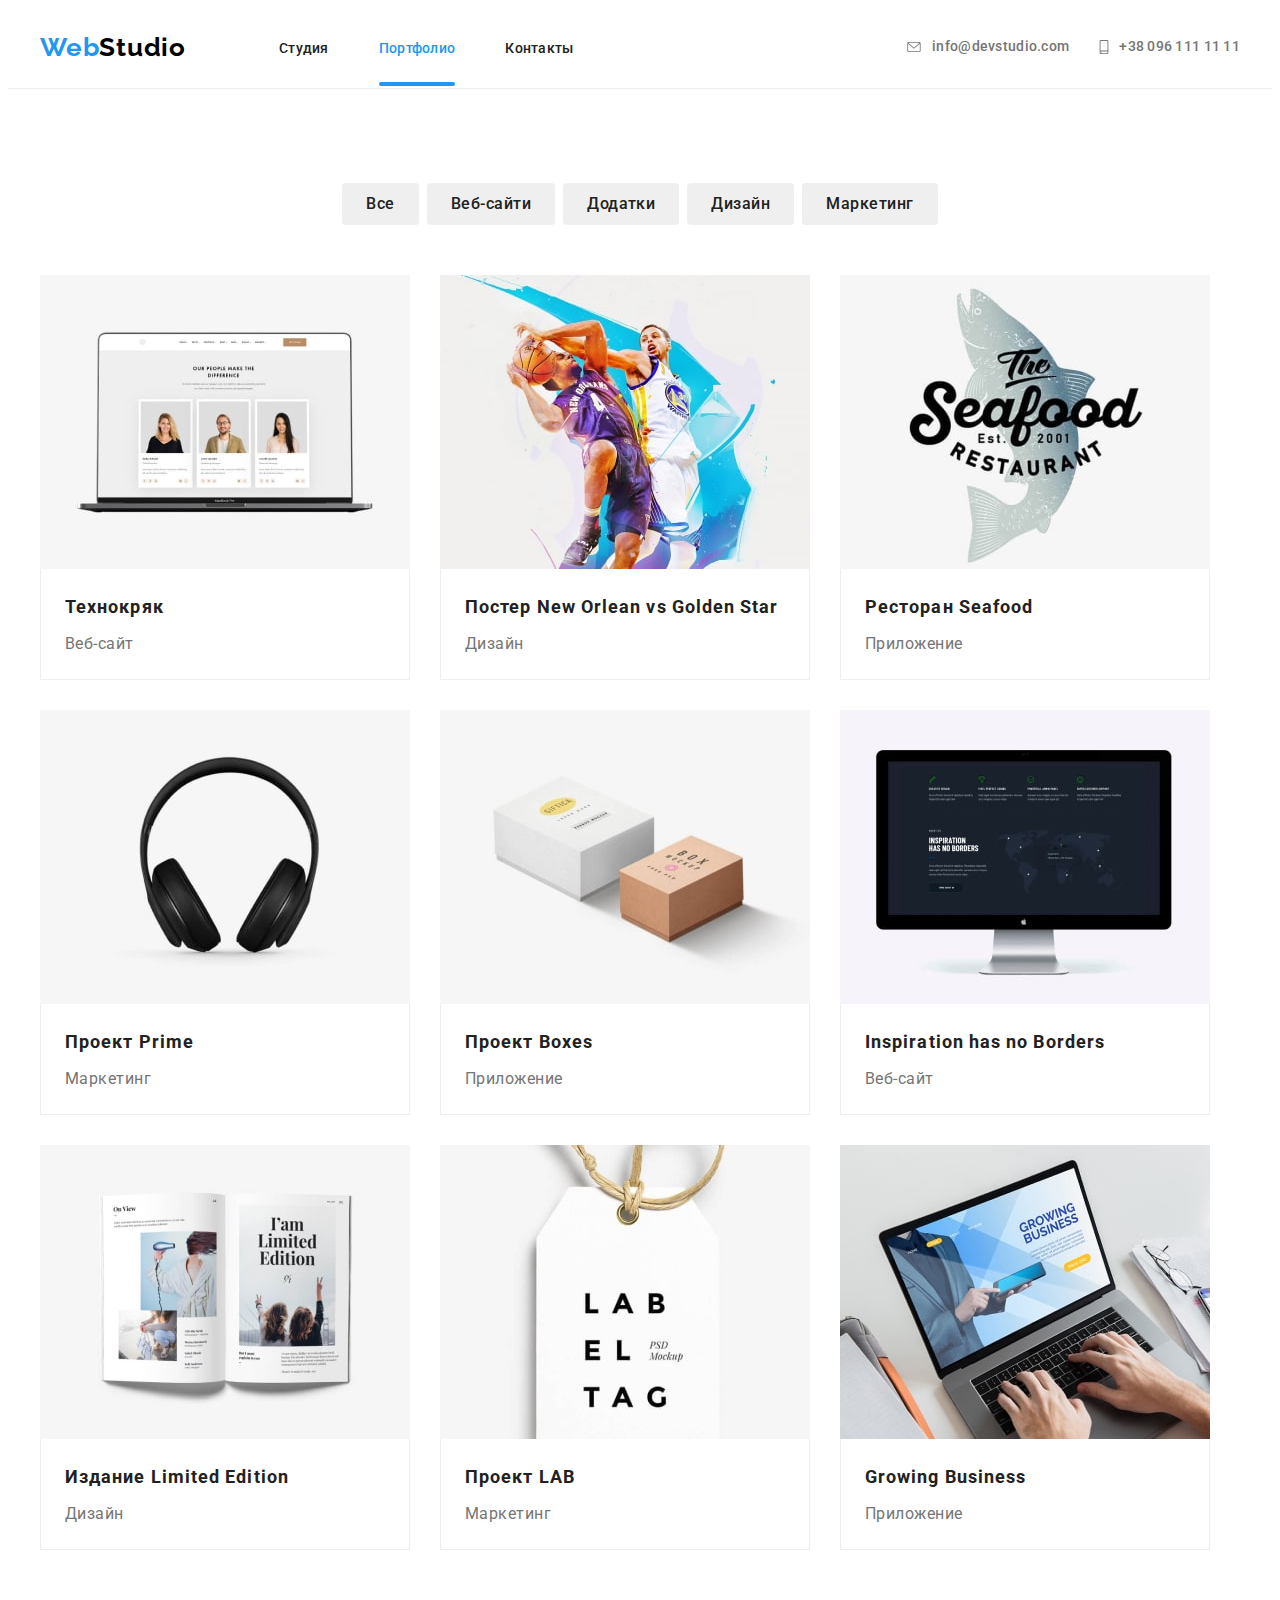
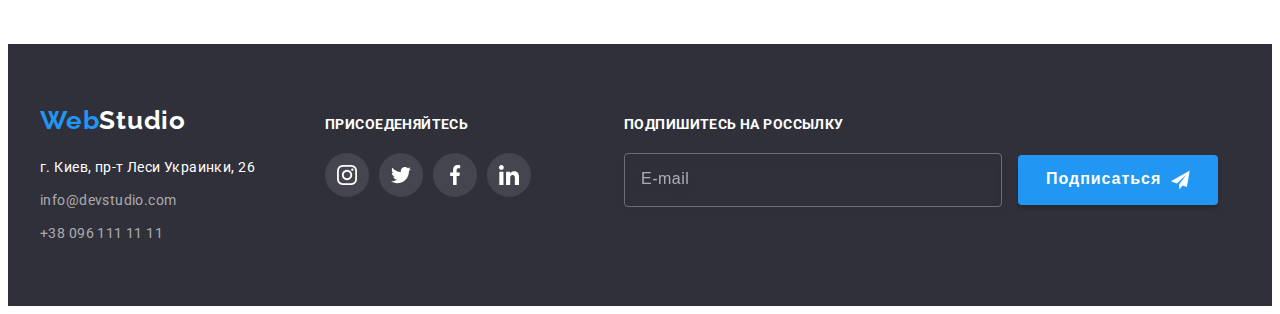
==== portfolio.html @ b7f6ea1a "commit without img" ====
<!DOCTYPE html>
<html lang="ru">
	<head>
		<meta charset="UTF-8" />
		<meta http-equiv="X-UA-Compatible" content="IE=edge" />
		<meta name="viewport" content="width=device-width, initial-scale=1.0" />
		<title>webstudio</title>
		<link rel="preconnect" href="https://fonts.googleapis.com" />
		<link rel="preconnect" href="https://fonts.gstatic.com" crossorigin />
		<link
			href="https://fonts.googleapis.com/css2?family=Montserrat:wght@400;700&family=Raleway&family=Roboto:wght@400;500;700;900&display=swap"
			rel="stylesheet"
		/>
		<link rel="stylesheet" href="https://cdnjs.cloudflare.com/ajax/libs/modern-normalize/1.1.0/modern-normalize.min.css" integrity="sha512-wpPYUAdjBVSE4KJnH1VR1HeZfpl1ub8YT/NKx4PuQ5NmX2tKuGu6U/JRp5y+Y8XG2tV+wKQpNHVUX03MfMFn9Q==" crossorigin="anonymous" referrerpolicy="no-referrer" />
		<!-- <link rel="stylesheet" href="./css/styles.css" /> -->
		<link rel="stylesheet" href="./css/main.min.css"/>
	</head>
	<body class="page">
		<!--шапка с лого-->
		<header class="header">
			<div class="container">
				<a href="index.html" class="logo header__logo">Web<span class="header__logo--black">Studio</span></a>
				<nav class="navigation">
				<ul class="navigation__list list">
					<li class="navigation__item"><a href="./index.html" class="navigation__link  deco">Студия</a></li>
					<li class="navigation__item"><a href="./portfolio.html" class="navigation__link current deco">Портфолио</a></li>
					<li class="navigation__item"><a href="" class="navigation__link deco">Контакты</a></li>
				</ul>
				</nav>
				<ul class="connection header__connection list">
					<li class="connection__item"><a href="mailto:info@devstudio.com" class="connection__mail deco"><svg class="connection__envelope" width="14" height="10"><use href="./images/symbol-defs.svg#icon-envelope"></use></svg> info@devstudio.com </a></li>
					<li class="connection__item"><a href="tel:+380961111111" class="connection__tel deco"><svg class="connection__smartphone" width="10" height="14"><use href="./images/symbol-defs.svg#icon-smartphone"></use></svg>+38 096 111 11 11</a></li>
				</ul>
			<button class="menu-open" type="button"><svg class="menu-btn" width="40" height="40"><use href="./images/symbol-defs.svg#icon-menu-btn"></use></svg></button>
		</div>
		<div class="mobile-menu is-hidden">
			<div class="container">
				<div>
				<button class="menu-close" type="button"><svg class="close-btn" width="40" height="40"><use href="./images/symbol-defs.svg#icon-menu-close"></use></svg></button>
				<nav class="mobile-nav-menu">
				<ul class="mobile-menu__list list">
					<li class="mobile-nav__item"><a href="./index.html" class="mobile-nav__link deco">Студия</a></li>
					<li class="mobile-nav__item"><a href="./portfolio.html" class="mobile-nav__link mob-current  deco">Портфолио</a></li>
					<li class="mobile-nav__item"><a href="" class="mobile-nav__link deco">Контакты</a></li>
				</ul>
				</nav>
				</div>
				
				<div>
					<div class="mobile-connection">
						<ul class="connection mobile-menu__connection list">
							<li class="mobile-menu__item"><a href="tel:+380961111111" class="mobile-menu__tel deco">+38 096 111 11 11</a></li>
							<li class="mobile-menu__item"><a href="mailto:info@devstudio.com" class="mobile-menu__mail deco">info@devstudio.com</a></li>
						</ul>
					</div>
						<ul class="media-list list">
							<li class="media-item"><a href="" class="media-link deco">Instagram</a></li>
							<li class="media-item"><a href="" class="media-link deco">Twitter</a></li>
							<li class="media-item"><a href="" class="media-link deco">Facebook</a></li>
							<li class="media-item"><a href="" class="media-link deco">LinkedIn</a></li>
						</ul>
				</div>
				</div>
		</div>
		</header>
		<main>
			<section class="section">
				<div class="container">
					<h1 class="visually-hidden">Портфолио</h1>
				<h2 class="visually-hidden projects">Наши работы</h2>
					<ul class="filter list">
						<li class="filter__item"><button type="button" class="button">Все</button></li>
						<li class="filter__item"><button type="button" class="button">Веб-сайти</button></li>
						<li class="filter__item"><button type="button" class="button">Додатки</button></li>
						<li class="filter__item"><button type="button" class="button">Дизайн</button></li>
						<li class="filter__item"><button type="button" class="button">Маркетинг</button></li>
					</ul>
				<ul class="projects__examples examples list">
					<li class="examples__item"><a href="" class="examples__link deco">
						<div class="projects__portfolio portfolio">
							<img src="./images/tehnocryak-min.jpg" alt="фото проекта технокряк" width="370" />
							<p class="portfolio__top-text">Ресурс пропонує комплексні пропозиції з різним рівнем функціоналу та сервісів. Все це дозволить відвідувачу отримати вичерпні відомості про компанію чи приватну особу.</p>
						</div>
						<div class="portfolio__card-name">
						<h3 class="portfolio__example-name">Технокряк</h3>
						<p class="portfolio__filtre-name">Веб-сайт</p>
						</div>
					</a>
					
					</li>
					<li class="examples__item"><a href="" class="examples__link deco">
						<div class="projects__portfolio portfolio">
							<img src="./images/basket-min.jpg" alt="фото проекта технокряк" width="370" />
							<p class="portfolio__top-text">Ресурс пропонує комплексні пропозиції з різним рівнем функціоналу та сервісів. Все це дозволить відвідувачу отримати вичерпні відомості про компанію чи приватну особу.</p>
						</div>
						<div class="portfolio__card-name">
						<h3 class="portfolio__example-name">Постер New Orlean vs Golden Star</h3>
						<p class="portfolio__filtre-name">Дизайн</p>
						</div>
						
					</a>
						
					</li>
					<li class="examples__item"><a href="" class="examples__link deco">
						<div class="projects__portfolio portfolio">
							<img src="./images/seafood-rest-min.jpg" alt="фото проекта технокряк" width="370" />
							<p class="portfolio__top-text">Ресурс пропонує комплексні пропозиції з різним рівнем функціоналу та сервісів. Все це дозволить відвідувачу отримати вичерпні відомості про компанію чи приватну особу.</p>
						</div>
						<div class="portfolio__card-name">
						<h3 class="portfolio__example-name">Ресторан Seafood</h3>
						<p class="portfolio__filtre-name">Приложение</p>
						</div>
					</a>
						
					</li>
					<li class="examples__item"><a href="" class="examples__link deco">
						<div class="projects__portfolio portfolio">
							<img src="./images/project-prime-min.jpg" alt="фото проекта технокряк" width="370" />
							<p class="portfolio__top-text">Ресурс пропонує комплексні пропозиції з різним рівнем функціоналу та сервісів. Все це дозволить відвідувачу отримати вичерпні відомості про компанію чи приватну особу.</p>
						</div>
						<div class="portfolio__card-name">
						<h3 class="portfolio__example-name">Проект Prime</h3>
						<p class="portfolio__filtre-name">Маркетинг</p>
						</div>
					</a>
					
					</li>
					<li class="examples__item"><a href="" class="examples__link deco">
						<div class="projects__portfolio portfolio">
							<img src="./images/project-boxes-min.jpg" alt="фото проекта технокряк" width="370" />
							<p class="portfolio__top-text">Ресурс пропонує комплексні пропозиції з різним рівнем функціоналу та сервісів. Все це дозволить відвідувачу отримати вичерпні відомості про компанію чи приватну особу.</p>
						</div>
						<div class="portfolio__card-name">
						<h3 class="portfolio__example-name">Проект Boxes</h3>
						<p class="portfolio__filtre-name">Приложение</p>
						</div>
					</a>
					
					</li>
					<li class="examples__item"><a href="" class="examples__link deco">
						<div class="projects__portfolio portfolio">
							<img src="./images/websiete-insp-no-borders-min.jpg" alt="фото проекта технокряк" width="370" />
							<p class="portfolio__top-text">Ресурс пропонує комплексні пропозиції з різним рівнем функціоналу та сервісів. Все це дозволить відвідувачу отримати вичерпні відомості про компанію чи приватну особу.</p>
						</div>
						<div class="portfolio__card-name">
						<h3 class="portfolio__example-name">Inspiration has no Borders</h3>
						<p class="portfolio__filtre-name">Веб-сайт</p>
						</div>
					</a>
						
					</li>
					<li class="examples__item"><a href="" class="examples__link deco">
						<div class="projects__portfolio portfolio">
							<img src="./images/ltd-min.jpg" alt="фото проекта технокряк" width="370" />
							<p class="portfolio__top-text">Ресурс пропонує комплексні пропозиції з різним рівнем функціоналу та сервісів. Все це дозволить відвідувачу отримати вичерпні відомості про компанію чи приватну особу.</p>
						</div>
						<div class="portfolio__card-name">
						<h3 class="portfolio__example-name">Издание Limited Edition</h3>
						<p class="portfolio__filtre-name">Дизайн</p>
						</div>
					</a>
						
					</li>
					<li class="examples__item"><a href="" class="examples__link deco">
						<div class="projects__portfolio portfolio">
							<img src="./images/project-lab-min.jpg" alt="фото проекта технокряк" width="370" />
							<p class="portfolio__top-text">Ресурс пропонує комплексні пропозиції з різним рівнем функціоналу та сервісів. Все це дозволить відвідувачу отримати вичерпні відомості про компанію чи приватну особу.</p>
						</div>
						<div class="portfolio__card-name">
						<h3 class="portfolio__example-name">Проект LAB</h3>
						<p class="portfolio__filtre-name">Маркетинг</p>
						</div>
					</a>
						
					</li>
					<li class="examples__item"><a href="" class="examples__link deco">
						<div class="projects__portfolio portfolio">
							<img src="./images/grow-biss-app-min.jpg" alt="фото проекта технокряк" width="370" />
							<p class="portfolio__top-text">Ресурс пропонує комплексні пропозиції з різним рівнем функціоналу та сервісів. Все це дозволить відвідувачу отримати вичерпні відомості про компанію чи приватну особу.</p>
						</div>
						<div class="portfolio__card-name">
						<h3 class="portfolio__example-name">Growing Business</h3>
						<p class="portfolio__filtre-name">Приложение</p>
						</div>
					</a>
						
					</li>
				</ul>
				</div>
			</section>
		</main>
		<footer class="footer">
			<div class="container footer-container">
				<div class="footer__contacts-wrap">
					<a href="index.html" class="logo footer__logo">Web<span class="footer__logo--wighte">Studio</span></a>	
					<address>
						<ul class="contacts list">
							<li class="contacts__item">
								<a
									class="contacts__map deco"
									href="https://goo.gl/maps/CbH2cNaNopXVoWjF8"
									target="_blank"
									rel="noopener noreferrer nofollow"
								>
									г. Киев, пр-т Леси Украинки, 26
								</a>
							</li>
							<li class="contacts__item">
								<a 	href="mailto:info@devstudio.com" class="contacts__mail deco">info@devstudio.com</a>
							</li>
							<li class="contacts__item">
								<a  href="tel:+380961111111" class="contacts__tel deco">+38 096 111 11 11</a>
							</li>
						</ul>
					</address>
				</div>
				<div class="footer__social-wrap ">
					<h3 class="invitation">ПРИСОЕДЕНЯЙТЕСЬ</h3>
					<ul class="social footer__social list">
						<li class="social__item"><a href="" class="social__link">
							<svg class="social__icon" width="20" height="20">
								<use href="./images/symbol-defs.svg#icon-instagram"></use>
							</svg>
						</a></li>
						<li class="social__item"><a href="" class="social__link">
							<svg class="social__icon" width="20" height="20">
								<use href="./images/symbol-defs.svg#icon-twitter"></use>
							</svg>
						</a></li> 
						<li class="social__item"><a href="" class="social__link">
							<svg class="social__icon" width="20" height="20">
								<use href="./images/symbol-defs.svg#icon-facebook"></use>
							</svg>
						</a></li>
						<li class="social__item"><a href="" class="social__link">
							<svg class="social__icon" width="20" height="20">
								<use href="./images/symbol-defs.svg#icon-linkedin"></use>
							</svg>
						</a></li>
					</ul>
				</div>
				<div class="subscribe fotter__subscribe-us">
					<h3 class="subscribe__title">ПОДПИШИТЕСЬ НА РОССЫЛКУ</h3>
					<form class="subscribe__form">
						
							<input type="email" class="subscribe__input" 
							name="user-mail" required placeholder="E-mail">
							<button class="subscribe__btn" type="submit">Подписаться
							<svg class="send-icon" width="24" height="24"><use href="./images/symbol-defs.svg#icon-icon-send"></use></svg></button>
						
					</form>
				</div>
			</div>
		</footer>
		<script src="./js/menu.js"></script>
	</body>
</html>
---- css/main.min.css ----
:root{--primary-text-color: #757575;--title-text-color: #212121;--accent-text-color: #2196f3;--black-color:#000000;--wighte-color: #ffffff;--background-btn-color:#F5F4FA;--contacts-color:rgba(255, 255, 255, 0.6);--hero-and-footer-background-color:#2F303A;--card-border-color:#EEEEEE;--header-border-color: #ECECEC;--social-icon-color: #AFB1B8;--clints-borderandcompany-color:#AFB1B8;--background-princples-color:#F5F4FA;--icon-footer-background-color:rgba(255, 255, 255, 0.1);--animation-rule: 250ms cubic-bezier(0.4, 0, 0.2, 1)}body{font-family:Roboto,sans-serif;color:var(--primary-text-color);background-color:var(--wighte-color)}.visually-hidden{position:absolute;white-space:nowrap;width:1px;height:1px;overflow:hidden;border:0;padding:0;clip:rect(0 0 0 0);-webkit-clip-path:inset(50%);clip-path:inset(50%);margin:-1px}p,h1,h2,h3,h4,h5,h6{margin:0}ul{margin:0;padding-left:0}img{display:block;max-width:100%;height:auto;width:100%}.list{list-style:none}.deco{text-decoration:none}.is-hidden{opacity:0;visibility:0;pointer-events:none}.no-scroll{overflow:hidden}.section{padding-top:60px;padding-bottom:60px}@media screen and (min-width: 1200px){.section{padding-top:94px;padding-bottom:94px}}.section-title{font-weight:700;font-size:20;line-height:1.17;text-align:center;letter-spacing:.03em;color:var(--title-text-color);margin-bottom:30px}@media screen and (min-width: 480px){.section-title{font-size:28px;line-height:1.17;margin-bottom:30px}}@media screen and (min-width: 1200px){.section-title{font-size:36px;line-height:1.16;margin-bottom:50px}}.button{cursor:pointer;font-family:inherit;font-weight:500;font-size:16px;line-height:1.62;text-align:center;letter-spacing:.03em;color:var(--title-text-color);padding:6px 22px;border-radius:4px;border-color:rgba(0,0,0,0);-webkit-transition:color var(--animation-rule),background-color var(--animation-rule),-webkit-box-shadow var(--animation-rule);transition:color var(--animation-rule),background-color var(--animation-rule),-webkit-box-shadow var(--animation-rule);transition:color var(--animation-rule),background-color var(--animation-rule),box-shadow var(--animation-rule);transition:color var(--animation-rule),background-color var(--animation-rule),box-shadow var(--animation-rule),-webkit-box-shadow var(--animation-rule)}.button:hover,.button:focus{color:var(--wighte-color);background-color:var(--accent-text-color);-webkit-box-shadow:0px 3px 1px rgba(0,0,0,.1),0px 1px 2px rgba(0,0,0,.08),0px 2px 2px rgba(0,0,0,.12);box-shadow:0px 3px 1px rgba(0,0,0,.1),0px 1px 2px rgba(0,0,0,.08),0px 2px 2px rgba(0,0,0,.12)}.container{width:100%;margin-right:auto;margin-left:auto;padding-left:15px;padding-right:15px}@media screen and (min-width: 480px){.container{max-width:480px}}@media screen and (min-width: 768px){.container{max-width:768px}}@media screen and (min-width: 1200px){.container{max-width:1200px}}.backdrop{position:fixed;width:100%;height:100%;top:0;background-color:rgba(0,0,0,.2);-webkit-transition:opacity var(--animation-rule),visibility var(--animation-rule);transition:opacity var(--animation-rule),visibility var(--animation-rule)}.modal{padding:40px;position:absolute;min-width:290px;width:90vw;height:550px;top:50%;left:50%;-webkit-transform:translate(-50%, -50%) scale(1);transform:translate(-50%, -50%) scale(1);background-color:var(--wighte-color);-webkit-box-shadow:0px 1px 3px rgba(0,0,0,.12),0px 1px 1px rgba(0,0,0,.14),0px 2px 1px rgba(0,0,0,.2);box-shadow:0px 1px 3px rgba(0,0,0,.12),0px 1px 1px rgba(0,0,0,.14),0px 2px 1px rgba(0,0,0,.2);border-radius:4px;-webkit-transition:-webkit-transform var(--animation-rule);transition:-webkit-transform var(--animation-rule);transition:transform var(--animation-rule);transition:transform var(--animation-rule), -webkit-transform var(--animation-rule)}.backdrop.is-hidden .modal{-webkit-transform:translate(-50%, -50%) scale(0);transform:translate(-50%, -50%) scale(0)}@media screen and (min-width: 480px){.modal{width:450px;height:609px}}@media screen and (min-width: 1200px){.modal{width:528px;height:581px}}.modal-close{position:absolute;display:-webkit-box;display:-ms-flexbox;display:flex;width:30px;height:30px;background-color:rgba(0,0,0,0);border:1px solid rgba(0,0,0,.1);border-radius:50%;top:8px;right:8px;-webkit-transition:fill var(--animation-rule);transition:fill var(--animation-rule)}.modal-close:hover,.modal-close:focus{fill:var(--accent-text-color)}.modal-close-icon{-ms-flex-item-align:center;align-self:center;-webkit-box-align:center;-ms-flex-align:center;align-items:center}.modal-title{font-weight:700;font-size:18px;line-height:1.15;text-align:center;letter-spacing:.03em;color:var(--title-text-color);margin-bottom:12px}@media screen and (min-width: 480px){.modal-title{font-size:20px;line-height:1.5}}@media screen and (min-width: 1200px){.modal-title{font-size:20px;line-height:1.15}}.header{padding-top:10px;padding-bottom:10px;border-bottom:1px solid var(--header-border-color)}@media screen and (min-width: 768px){.header{padding-top:21px;padding-bottom:21px}}@media screen and (min-width: 1200px){.header{padding-top:24px;padding-bottom:25px}}.header .container{display:-webkit-box;display:-ms-flexbox;display:flex;-webkit-box-pack:justify;-ms-flex-pack:justify;justify-content:space-between;-webkit-box-align:center;-ms-flex-align:center;align-items:center}@media screen and (min-width: 768px){.header .container{-webkit-box-pack:start;-ms-flex-pack:start;justify-content:flex-start}}@media screen and (min-width: 768px){.header .header__logo{margin-right:88px}}@media screen and (min-width: 1200px){.header .header__logo{margin-right:93px}}.header .header__logo--black{color:var(--black-color)}.header__connection{margin-left:auto;display:none}@media screen and (min-width: 768px){.header__connection{display:-webkit-box;display:-ms-flexbox;display:flex;gap:10px;-webkit-box-orient:vertical;-webkit-box-direction:normal;-ms-flex-direction:column;flex-direction:column;-webkit-box-align:normal;-ms-flex-align:normal;align-items:normal}}@media screen and (min-width: 1200px){.header__connection{display:-webkit-box;display:-ms-flexbox;display:flex;gap:30px;-webkit-box-orient:horizontal;-webkit-box-direction:normal;-ms-flex-direction:row;flex-direction:row}}.navigation__list{display:none;gap:50px}@media screen and (min-width: 768px){.navigation__list{display:-webkit-box;display:-ms-flexbox;display:flex}}.navigation__link{color:var(--title-text-color);font-weight:500;font-size:14px;line-height:1.14;letter-spacing:.02em;-webkit-transition:color var(--animation-rule);transition:color var(--animation-rule)}.navigation__link:hover,.navigation__link:focus{color:var(--accent-text-color);outline:none}.navigation__item .navigation__link.current{color:var(--accent-text-color)}.mob-current{color:var(--accent-text-color)}.current{position:relative}.current::after{position:absolute;content:"";width:100%;height:4px;border-radius:2px;background-color:var(--accent-text-color);left:0;bottom:-30px}.connection__mail,.connection__tel{color:var(--primary-text-color);font-weight:500;font-size:12px;line-height:1.16;letter-spacing:.02em;display:-webkit-box;display:-ms-flexbox;display:flex;-webkit-box-align:center;-ms-flex-align:center;align-items:center;-webkit-transition:color var(--animation-rule);transition:color var(--animation-rule)}@media screen and (min-width: 1200px){.connection__mail,.connection__tel{font-size:14px;line-height:1.14}}.connection__mail:focus,.connection__mail:hover,.connection__tel:focus,.connection__tel:hover{color:var(--accent-text-color)}.connection__mail:focus .connection__smartphone,.connection__mail:focus .connection__envelope,.connection__mail:hover .connection__smartphone,.connection__mail:hover .connection__envelope,.connection__tel:focus .connection__smartphone,.connection__tel:focus .connection__envelope,.connection__tel:hover .connection__smartphone,.connection__tel:hover .connection__envelope{fill:var(--accent-text-color)}.connection__envelope{margin-right:8px;fill:currentColor;-webkit-transition:fill var(--animation-rule);transition:fill var(--animation-rule)}@media screen and (min-width: 1200px){.connection__envelope{margin-right:10px;width:16px}}.connection__smartphone{margin-right:8px;fill:currentColor;-webkit-transition:fill var(--animation-rule);transition:fill var(--animation-rule)}@media screen and (min-width: 1200px){.connection__smartphone{margin-right:10px}}.logo{font-family:"Raleway";font-style:normal;color:var(--accent-text-color);font-style:normal;font-weight:700;font-size:24px;line-height:1.16;letter-spacing:.03em;text-decoration:none}@media screen and (min-width: 1200px){.logo{font-size:26px;line-height:1.19}}.mobile-menu{position:fixed;z-index:2;top:0;padding:48px 83px 48px 40px;width:100vw;height:100vh;background-color:var(--wighte-color);overflow:auto}.mobile-menu .container{height:100%;display:-webkit-box;display:-ms-flexbox;display:flex;-webkit-box-orient:vertical;-webkit-box-direction:normal;-ms-flex-direction:column;flex-direction:column;-webkit-box-align:baseline;-ms-flex-align:baseline;align-items:baseline;-webkit-box-pack:justify;-ms-flex-pack:justify;justify-content:space-between}.menu-open{width:40px;height:40px;background-color:rgba(0,0,0,0);border:none;display:inline-block;padding:0}@media screen and (min-width: 768px){.menu-open{display:none}}.menu-close{position:absolute;top:10px;right:15px;width:40px;height:40px;background-color:rgba(0,0,0,0);border:none;display:block;margin-bottom:6px;margin-left:auto;padding:0;-webkit-transition:fill var(--animation-rule);transition:fill var(--animation-rule)}.menu-close:hover,.menu-close:focus{fill:var(--accent-text-color)}.mobile-nav__item:not(:last-child){margin-bottom:32px}.mobile-menu__item:not(:last-child){margin-bottom:32px}.media-list{margin-top:64px;display:-webkit-box;display:-ms-flexbox;display:flex}.mobile-nav__link{color:var(--title-text-color);font-style:normal;font-weight:500;font-size:28px;line-height:1.17;letter-spacing:.02em}@media screen and (min-width: 480px){.mobile-nav__link{font-size:40px}}.mobile-menu__tel{font-weight:500;font-size:24px;line-height:1.17;letter-spacing:.02em;color:var(--accent-text-color)}@media screen and (min-width: 480px){.mobile-menu__tel{font-size:34px}}.mobile-menu__mail{font-weight:500;font-size:16px;line-height:1.16;letter-spacing:.02em;color:var(--primary-text-color)}@media screen and (min-width: 480px){.mobile-menu__mail{font-size:24px}}.media-link{font-weight:500;font-size:10px;line-height:1.22;letter-spacing:.02em;color:var(--accent-text-color)}@media screen and (min-width: 480px){.media-link{font-size:18px}}.media-item:not(:first-child){padding-left:10px}.media-item:not(:last-child){padding-right:10px;border-right:1px solid rgba(33,33,33,.2)}.hero .container{padding:0}@media screen and (min-width: 480px){.hero .container{max-width:360px}}@media screen and (min-width: 768px){.hero .container{max-width:360px}}@media screen and (min-width: 1200px){.hero .container{max-width:696px}}.hero{max-width:1600px;margin:0 auto;background-color:var(--hero-and-footer-background-color);padding:118px 40px;background-image:-webkit-gradient(linear, left top, left bottom, from(rgba(47, 48, 58, 0.4)), to(rgba(47, 48, 58, 0.4))),url(../../images/bg-image-mob-1x.jpg);background-image:linear-gradient(rgba(47, 48, 58, 0.4), rgba(47, 48, 58, 0.4)),url(../../images/bg-image-mob-1x.jpg);background-repeat:no-repeat;background-position:center;background-size:cover}@media(min-device-pixel-ratio: 2),(-webkit-min-device-pixel-ratio: 2),(min-resolution: 192dpi),(min-resolution: 2dppx){.hero{background-image:-webkit-gradient(linear, left top, left bottom, from(rgba(47, 48, 58, 0.4)), to(rgba(47, 48, 58, 0.4))),url(../../images/bg-image-mob-2x.jpg);background-image:linear-gradient(rgba(47, 48, 58, 0.4), rgba(47, 48, 58, 0.4)),url(../../images/bg-image-mob-2x.jpg)}}@media screen and (min-width: 480px){.hero{padding:118px 60px}}@media screen and (min-width: 768px){.hero{padding:118px 204px;background-image:-webkit-gradient(linear, left top, left bottom, from(rgba(47, 48, 58, 0.4)), to(rgba(47, 48, 58, 0.4))),url(../../images/bg-image-tab-1x.jpg);background-image:linear-gradient(rgba(47, 48, 58, 0.4), rgba(47, 48, 58, 0.4)),url(../../images/bg-image-tab-1x.jpg)}}@media screen and (min-width: 768px)and (min-device-pixel-ratio: 2),screen and (min-width: 768px)and (-webkit-min-device-pixel-ratio: 2),screen and (min-width: 768px)and (min-resolution: 192dpi),screen and (min-width: 768px)and (min-resolution: 2dppx){.hero{background-image:-webkit-gradient(linear, left top, left bottom, from(rgba(47, 48, 58, 0.4)), to(rgba(47, 48, 58, 0.4))),url(../../images/bg-image-tab-2x.jpg);background-image:linear-gradient(rgba(47, 48, 58, 0.4), rgba(47, 48, 58, 0.4)),url(../../images/bg-image-tab-2x.jpg)}}@media screen and (min-width: 1200px){.hero{padding:118px 200px;background-image:-webkit-gradient(linear, left top, left bottom, from(rgba(47, 48, 58, 0.4)), to(rgba(47, 48, 58, 0.4))),url(../../images/bg-image.jpg);background-image:linear-gradient(rgba(47, 48, 58, 0.4), rgba(47, 48, 58, 0.4)),url(../../images/bg-image.jpg)}}@media screen and (min-width: 1200px)and (min-device-pixel-ratio: 2),screen and (min-width: 1200px)and (-webkit-min-device-pixel-ratio: 2),screen and (min-width: 1200px)and (min-resolution: 192dpi),screen and (min-width: 1200px)and (min-resolution: 2dppx){.hero{background-image:-webkit-gradient(linear, left top, left bottom, from(rgba(47, 48, 58, 0.4)), to(rgba(47, 48, 58, 0.4))),url(../../images/bg-image-2x.jpg);background-image:linear-gradient(rgba(47, 48, 58, 0.4), rgba(47, 48, 58, 0.4)),url(../../images/bg-image-2x.jpg)}}.hero-title{font-weight:900;font-size:18px;line-height:1.62;text-align:center;letter-spacing:.06em;text-transform:uppercase;color:var(--wighte-color);margin-bottom:30px;margin-left:auto;margin-right:auto}@media screen and (min-width: 480px){.hero-title{font-size:26px}}@media screen and (min-width: 768px){.hero-title{font-size:26px}}@media screen and (min-width: 1200px){.hero-title{font-size:44px;line-height:1.36}}.hero-button{cursor:pointer;font-family:inherit;font-weight:700;font-size:16px;line-height:1.88;display:-webkit-box;display:-ms-flexbox;display:flex;-webkit-box-align:center;-ms-flex-align:center;align-items:center;text-align:center;letter-spacing:.06em;color:var(--wighte-color);background-color:var(--accent-text-color);min-width:160px;width:200px;height:50px;padding:10px 24px;margin-left:auto;margin-right:auto;border-radius:4px;border-color:rgba(0,0,0,0)}@media screen and (min-width: 1200px){.hero-button{width:210px;padding:10px 32px}}.section.our-principles{padding-bottom:0px}.principles-title{font-weight:700;font-size:14px;line-height:1.14;letter-spacing:.03em;text-transform:uppercase;display:-webkit-box;display:-ms-flexbox;display:flex;-webkit-box-pack:center;-ms-flex-pack:center;justify-content:center;color:var(--title-text-color);margin-bottom:10px}@media screen and (min-width: 768px){.principles-title{display:block}}.principles{display:-webkit-box;display:-ms-flexbox;display:flex;gap:30px;-webkit-box-pack:center;-ms-flex-pack:center;justify-content:center;-ms-flex-wrap:wrap;flex-wrap:wrap}@media screen and (min-width: 1200px){.principles{-ms-flex-wrap:nowrap;flex-wrap:nowrap}}.principles-item{width:100%}@media screen and (min-width: 480px){.principles-item{width:100%}}@media screen and (min-width: 768px){.principles-item{width:calc((100% - 60px)/2)}}@media screen and (min-width: 1200px){.principles-item{width:calc(100% - 30px)}}.principles-card{height:120px;margin-bottom:30px;display:-webkit-box;display:-ms-flexbox;display:flex;-webkit-box-align:center;-ms-flex-align:center;align-items:center;-webkit-box-pack:center;-ms-flex-pack:center;justify-content:center;border-radius:4px;background-color:var(--background-princples-color)}.after-title{font-size:14px;line-height:1.17;letter-spacing:.03em}.what-we-do{display:none}@media screen and (min-width: 1200px){.what-we-do{display:block}}.gallery-list{display:-webkit-box;display:-ms-flexbox;display:flex;gap:30px}.gallery-item{position:relative}.gallery-item-text{display:-webkit-box;display:-ms-flexbox;display:flex;position:absolute;bottom:0;width:100%;height:23.8%;font-weight:700;font-size:14px;line-height:1.14;text-align:center;-webkit-box-align:center;-ms-flex-align:center;align-items:center;-webkit-box-pack:center;-ms-flex-pack:center;justify-content:center;letter-spacing:.03em;text-transform:uppercase;color:var(--wighte-color);background-color:rgba(47,48,58,.8)}.team{background-color:var(--background-btn-color)}.team-list{display:-webkit-box;display:-ms-flexbox;display:flex;-ms-flex-wrap:wrap;flex-wrap:wrap;gap:30px}.team-name{font-weight:500;font-size:16px;line-height:1.18;color:var(--title-text-color);margin-bottom:10px;padding-top:30px}.team-list-item{background-color:var(--wighte-color);text-align:center;-webkit-box-shadow:0px 1px 3px rgba(0,0,0,.12),0px 1px 1px rgba(0,0,0,.14),0px 2px 1px rgba(0,0,0,.2);box-shadow:0px 1px 3px rgba(0,0,0,.12),0px 1px 1px rgba(0,0,0,.14),0px 2px 1px rgba(0,0,0,.2);border-radius:0px 0px 4px 4px}@media screen and (min-width: 480px){.team-list-item{width:100%}}@media screen and (min-width: 768px){.team-list-item{width:calc((100% - 30px)/2)}}@media screen and (min-width: 1200px){.team-list-item{width:calc((100% - 90px)/4)}}.position{font-weight:400;font-size:16px;line-height:1.18;margin-bottom:16px}.team-socials{display:-webkit-box;display:-ms-flexbox;display:flex;-webkit-box-pack:center;-ms-flex-pack:center;justify-content:center;gap:10px;padding-bottom:24px}@media screen and (min-width: 1200px){.team-socials{padding-bottom:30px}}.team-socials-link{width:44px;height:44px;border-radius:50%;display:-webkit-box;display:-ms-flexbox;display:flex;-webkit-box-align:center;-ms-flex-align:center;align-items:center;-webkit-box-pack:center;-ms-flex-pack:center;justify-content:center;fill:var(--social-icon-color);-webkit-transition:background-color var(--animation-rule),fill var(--animation-rule);transition:background-color var(--animation-rule),fill var(--animation-rule)}.team-socials-link:hover,.team-socials-link:focus{background-color:var(--accent-text-color);fill:var(--wighte-color)}.clints{display:-webkit-box;display:-ms-flexbox;display:flex;-ms-flex-wrap:wrap;flex-wrap:wrap;-webkit-box-pack:center;-ms-flex-pack:center;justify-content:center;gap:30px}@media screen and (min-width: 1200px){.clints{-ms-flex-wrap:nowrap;flex-wrap:nowrap}}@media screen and (min-width: 480px){.clints-item{width:calc((100% - 60px)/2)}}@media screen and (min-width: 768px){.clints-item{width:calc((100% - 90px)/3)}}@media screen and (min-width: 1200px){.clints-item{width:calc(100% - 30px)}}.clints-link{width:100%;height:92px;display:-webkit-box;display:-ms-flexbox;display:flex;-webkit-box-align:center;-ms-flex-align:center;align-items:center;-webkit-box-pack:center;-ms-flex-pack:center;justify-content:center;border-radius:4px;border:1px solid var(--clints-borderandcompany-color);-webkit-transition:border-color var(--animation-rule);transition:border-color var(--animation-rule)}.clints-link:focus,.clints-link:hover{border-color:var(--accent-text-color)}.clints-link:focus .clints-icon,.clints-link:hover .clints-icon{fill:var(--accent-text-color)}.clints-icon{fill:var(--clints-borderandcompany-color);-webkit-transition:fill var(--animation-rule);transition:fill var(--animation-rule)}.filter{display:-webkit-box;display:-ms-flexbox;display:flex;-ms-flex-wrap:wrap;flex-wrap:wrap;margin-bottom:40px;gap:8px}@media screen and (min-width: 480px){.filter{margin-bottom:40px}}@media screen and (min-width: 768px){.filter{margin-bottom:30px;-ms-flex-wrap:nowrap;flex-wrap:nowrap;-webkit-box-pack:center;-ms-flex-pack:center;justify-content:center}}@media screen and (min-width: 1200px){.filter{margin-bottom:50px;-ms-flex-wrap:nowrap;flex-wrap:nowrap;-webkit-box-pack:center;-ms-flex-pack:center;justify-content:center}}.projects__examples{display:-webkit-box;display:-ms-flexbox;display:flex;-ms-flex-wrap:wrap;flex-wrap:wrap;gap:30px}.examples__item{width:100%}@media screen and (min-width: 480px){.examples__item{width:100%}}@media screen and (min-width: 768px){.examples__item{width:calc((100% - 60px)/2)}}@media screen and (min-width: 1200px){.examples__item{width:calc((100% - 90px)/3)}}.examples__link{-webkit-transition:-webkit-box-shadow var(--animation-rule);transition:-webkit-box-shadow var(--animation-rule);transition:box-shadow var(--animation-rule);transition:box-shadow var(--animation-rule), -webkit-box-shadow var(--animation-rule)}.examples__link:hover,.examples__link:focus{display:block;-webkit-box-shadow:0px 3px 1px rgba(0,0,0,.1),0px 1px 2px rgba(0,0,0,.08),0px 2px 2px rgba(0,0,0,.12);box-shadow:0px 3px 1px rgba(0,0,0,.1),0px 1px 2px rgba(0,0,0,.08),0px 2px 2px rgba(0,0,0,.12)}.examples__link:hover .portfolio__top-text,.examples__link:focus .portfolio__top-text{-webkit-transform:translateY(0);transform:translateY(0)}.projects__portfolio{position:relative;overflow:hidden}.portfolio__top-text{position:absolute;top:0;left:0;height:100%;padding:63px 24px;font-weight:400;font-size:18px;line-height:1.56;letter-spacing:.03em;color:var(--wighte-color);background-color:rgba(33,150,243,.9);-webkit-transform:translateY(101%);transform:translateY(101%);-webkit-transition:-webkit-transform var(--animation-rule);transition:-webkit-transform var(--animation-rule);transition:transform var(--animation-rule);transition:transform var(--animation-rule), -webkit-transform var(--animation-rule)}.portfolio__example-name{font-weight:700;font-size:18px;line-height:2;letter-spacing:.06em;color:var(--title-text-color);margin-bottom:4px}.portfolio__filtre-name{font-size:16px;line-height:1.88;letter-spacing:.03em;color:var(--primary-text-color)}.portfolio__card-name{padding:20px 24px;background-color:#fff;border-left:1px solid var(--card-border-color);border-right:1px solid var(--card-border-color);border-bottom:1px solid var(--card-border-color)}.footer{background-color:var(--hero-and-footer-background-color);padding-top:61px;padding-bottom:60px}.footer__logo{margin-right:0px;margin-bottom:20px;display:block}.footer__logo--wighte{color:var(--wighte-color)}.container .footer-continer{display:-webkit-box;display:-ms-flexbox;display:flex}.footer-container{display:-webkit-box;display:-ms-flexbox;display:flex}.footer-container{display:-webkit-box;display:-ms-flexbox;display:flex;-webkit-box-orient:vertical;-webkit-box-direction:normal;-ms-flex-direction:column;flex-direction:column;-webkit-box-align:center;-ms-flex-align:center;align-items:center;text-align:center;gap:60px}@media screen and (min-width: 768px){.footer-container{-webkit-box-orient:horizontal;-webkit-box-direction:normal;-ms-flex-direction:row;flex-direction:row;-ms-flex-wrap:wrap;flex-wrap:wrap;-webkit-box-align:baseline;-ms-flex-align:baseline;align-items:baseline;-webkit-box-pack:space-evenly;-ms-flex-pack:space-evenly;justify-content:space-evenly}}@media screen and (min-width: 1200px){.footer-container{-webkit-box-pack:start;-ms-flex-pack:start;justify-content:flex-start;-ms-flex-wrap:nowrap;flex-wrap:nowrap;text-align:start;gap:0px}}@media screen and (min-width: 1200px){.footer__contacts-wrap{margin-right:70px}}.footer__social-wrap{width:206px;height:80px}@media screen and (min-width: 1200px){.footer__social-wrap{margin-right:93px}}.contacts__item{font-style:normal;font-weight:400;font-size:14px;line-height:1.71;letter-spacing:.03em}.contacts__item:not(:first-child){margin-top:9px}.contacts__mail,.contacts__tel{color:var(--contacts-color);-webkit-transition:color var(--animation-rule);transition:color var(--animation-rule)}.contacts__mail:hover,.contacts__mail:focus,.contacts__tel:hover,.contacts__tel:focus{color:var(--accent-text-color)}.contacts__map{color:var(--wighte-color);-webkit-transition:color var(--animation-rule);transition:color var(--animation-rule)}.contacts__map:hover,.contacts__map:focus{color:var(--accent-text-color)}.footer__social{display:-webkit-box;display:-ms-flexbox;display:flex;gap:10px}.social__link{width:44px;height:44px;border-radius:50%;display:-webkit-box;display:-ms-flexbox;display:flex;-webkit-box-align:center;-ms-flex-align:center;align-items:center;-webkit-box-pack:center;-ms-flex-pack:center;justify-content:center;fill:var(--wighte-color);background-color:var(--icon-footer-background-color);-webkit-transition:background-color var(--animation-rule);transition:background-color var(--animation-rule)}.social__link:hover,.social__link:focus{background-color:var(--accent-text-color);outline:none}.invitation{font-size:14px;line-height:1.14;letter-spacing:.03em;text-transform:uppercase;color:var(--wighte-color);margin-bottom:20px}.footer__subscrube-us{display:-webkit-box;display:-ms-flexbox;display:flex}.subscribe__title{margin-bottom:20px;font-size:14px;line-height:1.14;letter-spacing:.03em;text-transform:uppercase;color:var(--wighte-color)}.subscribe__input{background-color:rgba(0,0,0,0);min-width:290px;height:50px;border:1px solid rgba(255,255,255,.3);-webkit-filter:drop-shadow(0px 4px 4px rgba(0, 0, 0, 0.15));filter:drop-shadow(0px 4px 4px rgba(0, 0, 0, 0.15));border-radius:4px;padding-left:16px;color:var(--contacts-color);margin:0px 0px 20px 0px}@media screen and (min-width: 480px){.subscribe__input{width:450px}}@media screen and (min-width: 1200px){.subscribe__input{width:358px;margin:0px 12px 0px 0px}}.subscribe__input::-webkit-input-placeholder{font-style:normal;font-weight:400;font-size:16px;line-height:1.25;display:-webkit-box;display:flex;-webkit-box-align:center;align-items:center;letter-spacing:.03em;color:var(--contacts-color)}.subscribe__input::-moz-placeholder{font-style:normal;font-weight:400;font-size:16px;line-height:1.25;display:flex;align-items:center;letter-spacing:.03em;color:var(--contacts-color)}.subscribe__input:-ms-input-placeholder{font-style:normal;font-weight:400;font-size:16px;line-height:1.25;display:-ms-flexbox;display:flex;-ms-flex-align:center;align-items:center;letter-spacing:.03em;color:var(--contacts-color)}.subscribe__input::-ms-input-placeholder{font-style:normal;font-weight:400;font-size:16px;line-height:1.25;display:-ms-flexbox;display:flex;-ms-flex-align:center;align-items:center;letter-spacing:.03em;color:var(--contacts-color)}.subscribe__input::placeholder{font-style:normal;font-weight:400;font-size:16px;line-height:1.25;display:-webkit-box;display:-ms-flexbox;display:flex;-webkit-box-align:center;-ms-flex-align:center;align-items:center;letter-spacing:.03em;color:var(--contacts-color)}.subscribe__btn{cursor:pointer;width:200px;height:50px;font-style:normal;font-weight:700;font-size:16px;line-height:1.88;letter-spacing:.06em;padding:10px 28px;border:none;color:var(--wighte-color);background-color:var(--accent-text-color);-webkit-box-shadow:0px 4px 4px rgba(0,0,0,.15);box-shadow:0px 4px 4px rgba(0,0,0,.15);border-radius:4px;display:-webkit-inline-box;display:-ms-inline-flexbox;display:inline-flex;gap:10px;-webkit-box-align:center;-ms-flex-align:center;align-items:center;-ms-flex-item-align:center;align-self:center;-webkit-box-pack:center;-ms-flex-pack:center;justify-content:center}@media screen and (min-width: 768px){.subscribe__btn{display:-webkit-box;display:-ms-flexbox;display:flex;margin:0 auto}}@media screen and (min-width: 1200px){.subscribe__btn{display:-webkit-inline-box;display:-ms-inline-flexbox;display:inline-flex}}.submit-button{cursor:pointer;font-family:inherit;font-weight:700;font-size:14px;line-height:1.88;display:block;-webkit-box-align:center;-ms-flex-align:center;align-items:center;text-align:center;letter-spacing:.06em;color:var(--wighte-color);background-color:var(--accent-text-color);min-width:160px;width:160px;height:40px;padding:5px 27px;margin-left:auto;margin-right:auto;border-radius:4px;border-color:rgba(0,0,0,0);-webkit-box-shadow:0px 4px 4px rgba(0,0,0,.15);box-shadow:0px 4px 4px rgba(0,0,0,.15)}@media screen and (min-width: 480px){.submit-button{font-size:16px;width:200px;height:50px;padding:10px 52px}}.modal-field{margin-bottom:10px}.modal-field:nth-child(4n){margin-bottom:20px}.modal-input{width:100%;height:40px;padding-left:42px;border:1px solid rgba(33,33,33,.2);border-radius:4px;outline:rgba(0,0,0,0);-webkit-transition:border-color var(--animation-rule);transition:border-color var(--animation-rule)}.modal-input:focus{border-color:var(--accent-text-color)}.input-label{display:block;margin-bottom:4px;font-style:normal;font-weight:400;font-size:12px;line-height:1.16;letter-spacing:.01em;color:var(--primary-text-color)}.input-wrap{position:relative}.input-icon{position:absolute;left:12px;top:50%;-webkit-transform:translateY(-50%);transform:translateY(-50%);-webkit-transition:fill var(--animation-rule);transition:fill var(--animation-rule)}.modal-input:focus+.input-icon{fill:var(--accent-text-color)}.comment{display:block;width:100%;height:120px;left:576px;top:518px;padding:12px 16px;border:1px solid rgba(33,33,33,.2);border-radius:4px;resize:none;outline:rgba(0,0,0,0)}.comment::-webkit-input-placeholder{font-style:normal;font-weight:400;font-size:12px;line-height:1,16;letter-spacing:.03em;color:rgba(117,117,117,.5)}.comment::-moz-placeholder{font-style:normal;font-weight:400;font-size:12px;line-height:1,16;letter-spacing:.03em;color:rgba(117,117,117,.5)}.comment:-ms-input-placeholder{font-style:normal;font-weight:400;font-size:12px;line-height:1,16;letter-spacing:.03em;color:rgba(117,117,117,.5)}.comment::-ms-input-placeholder{font-style:normal;font-weight:400;font-size:12px;line-height:1,16;letter-spacing:.03em;color:rgba(117,117,117,.5)}.comment::placeholder{font-style:normal;font-weight:400;font-size:12px;line-height:1,16;letter-spacing:.03em;color:rgba(117,117,117,.5)}.policy{display:-webkit-box;display:-ms-flexbox;display:flex;-webkit-box-pack:center;-ms-flex-pack:center;justify-content:center;text-align:center;margin-bottom:20px}@media screen and (min-width: 480px){.policy{-webkit-box-pack:normal;-ms-flex-pack:normal;justify-content:normal;margin-bottom:30px}}.check-text{display:-webkit-box;display:-ms-flexbox;display:flex;-ms-flex-wrap:wrap;flex-wrap:wrap;-webkit-box-pack:center;-ms-flex-pack:center;justify-content:center;-webkit-box-align:center;-ms-flex-align:center;align-items:center;font-style:normal;font-weight:400;font-size:10px;line-height:1.12;letter-spacing:.03em;color:var(--primary-text-color)}@media screen and (min-width: 480px){.check-text{font-size:12px;line-height:1.16}}@media screen and (min-width: 1200px){.check-text{font-size:14px;line-height:1.71}}.check-text span{width:16px;height:15px;margin-right:8px;display:-webkit-box;display:-ms-flexbox;display:flex;-webkit-box-pack:center;-ms-flex-pack:center;justify-content:center;-webkit-box-align:center;-ms-flex-align:center;align-items:center;border:2px solid var(--title-text-color);border-radius:2px}.check-mod:checked+.check-text span{background-color:var(--accent-text-color);border:none}.policy-rule{-webkit-text-decoration-line:underline;text-decoration-line:underline;color:var(--accent-text-color)}.check-icon{fill:rgba(0,0,0,0);-webkit-transition:background-color var(--animation-rule),fill var(--animation-rule),border var(--animation-rule);transition:background-color var(--animation-rule),fill var(--animation-rule),border var(--animation-rule)}.check-mod:checked+.check-text .check-icon{fill:var(--wighte-color)}/*# sourceMappingURL=main.min.css.map */
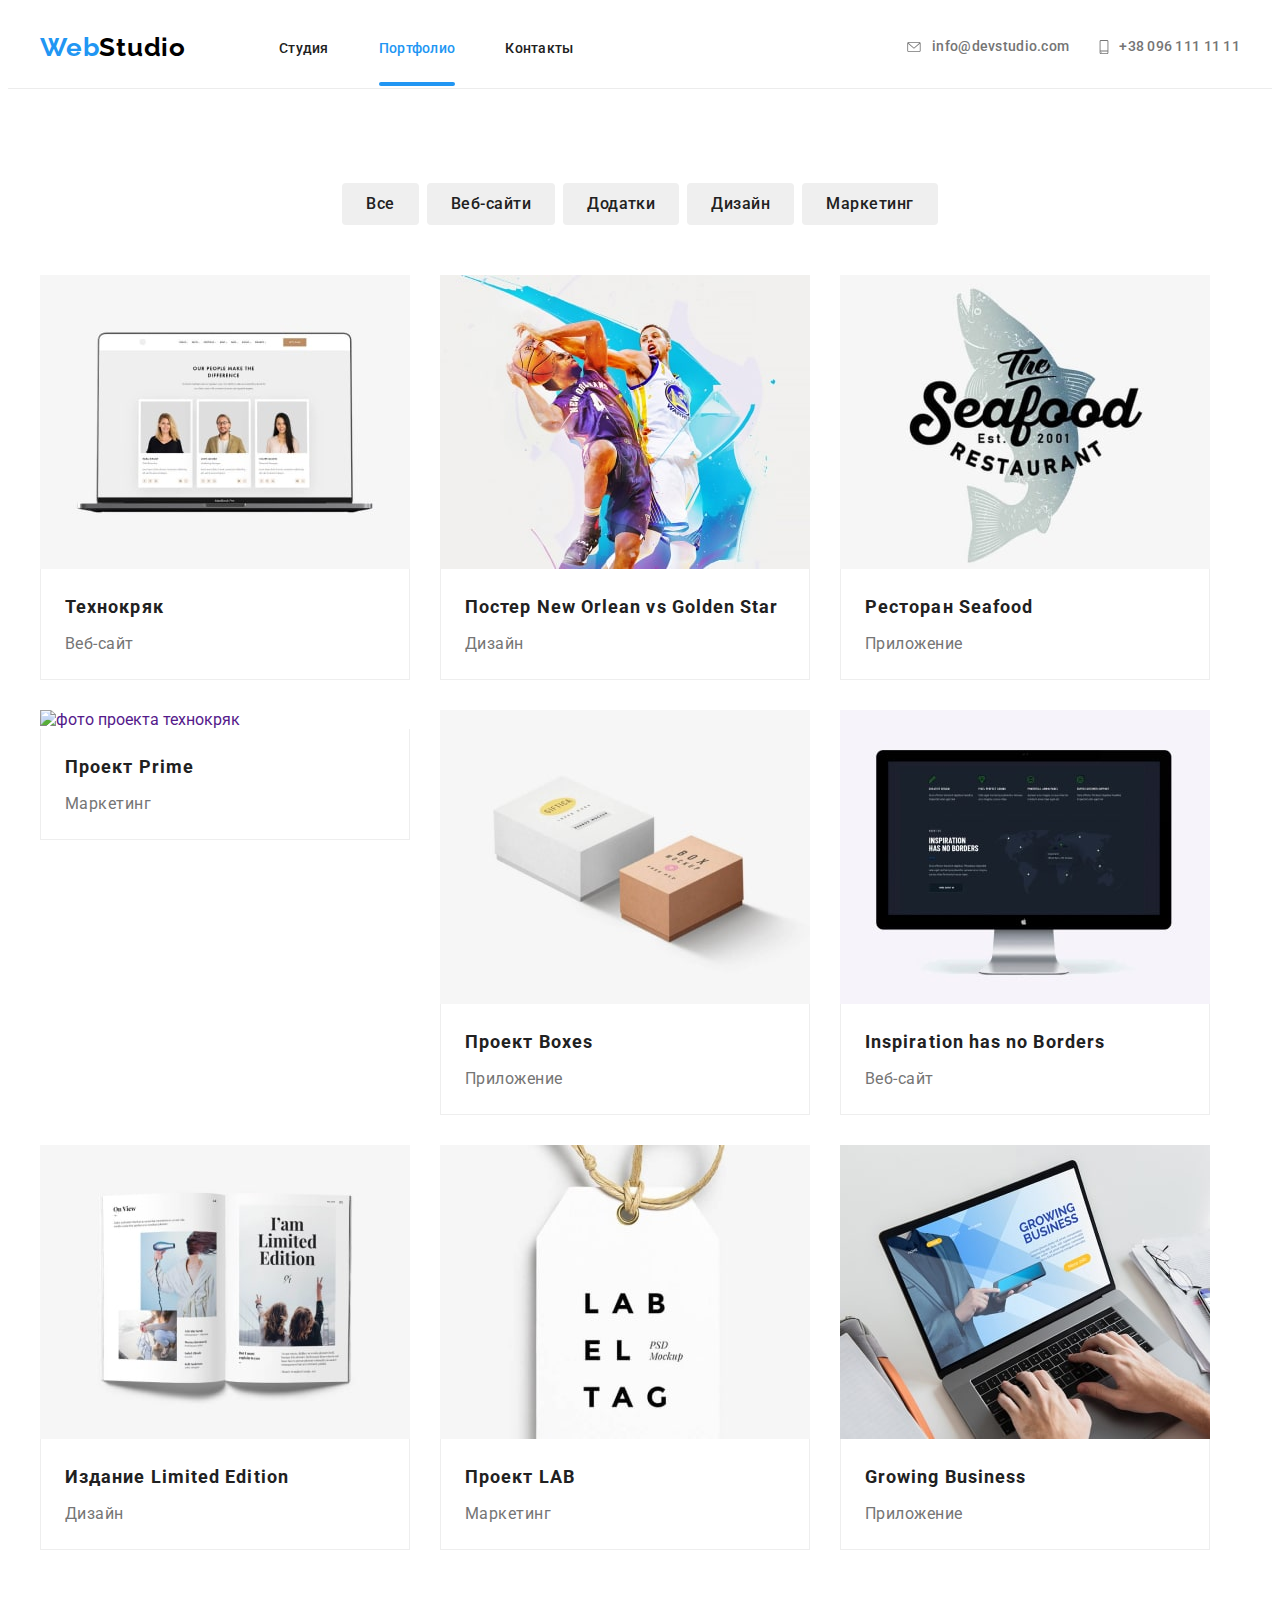
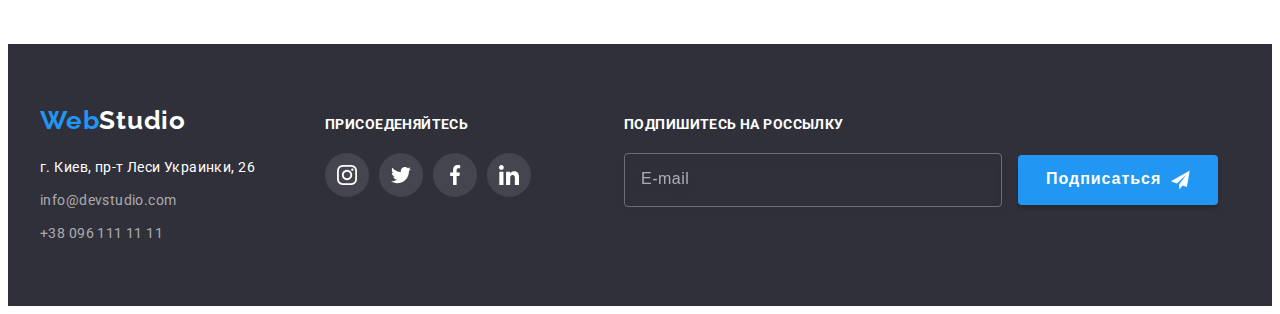
==== commit 41b7ea95: "add images" ====
--- a/portfolio.html
+++ b/portfolio.html
@@ -78,7 +78,22 @@
 				<ul class="projects__examples examples list">
 					<li class="examples__item"><a href="" class="examples__link deco">
 						<div class="projects__portfolio portfolio">
-							<img src="./images/tehnocryak-min.jpg" alt="фото проекта технокряк" width="370" />
+							<picture>
+								<source srcset="
+								./images/tehnocryak-min.jpg 1x,
+								./images/tehnocryak-2x-min.jpg 2x"
+								media="(min-width:1200px)"/>
+								<source srcset="
+								./images/tehnocryak-tablet-min.jpg 1x,
+								./images/tehnocryak-tablet-2x-min.jpg 2x"
+								media="(min-width:768px)"/>
+								<source srcset="
+								./images/tehnocryak-mob-min.jpg 1x,
+								./images/tehnocryak-mob-2x-min.jpg 2x"
+								media="(max-width:767px)"/>
+								<img src="./images/tehnocryak-min.jpg" alt="фото проекта технокряк" />
+						</picture>
+							
 							<p class="portfolio__top-text">Ресурс пропонує комплексні пропозиції з різним рівнем функціоналу та сервісів. Все це дозволить відвідувачу отримати вичерпні відомості про компанію чи приватну особу.</p>
 						</div>
 						<div class="portfolio__card-name">
@@ -90,7 +105,22 @@
 					</li>
 					<li class="examples__item"><a href="" class="examples__link deco">
 						<div class="projects__portfolio portfolio">
-							<img src="./images/basket-min.jpg" alt="фото проекта технокряк" width="370" />
+							<picture>
+								<source srcset="
+								./images/basket-min.jpg 1x,
+								./images/basket-2x-min.jpg 2x"
+								media="(min-width:1200px)"/>
+								<source srcset="
+								./images/basket-tablet-min.jpg 1x,
+								./images/basket-tablet-2x-min.jpg 2x"
+								media="(min-width:768px)"/>
+								<source srcset="
+								./images/basket-mob-min.jpg 1x,
+								./images/basket-mob-2x-min.jpg 2x"
+								media="(max-width:767px)"/>
+							
+						</picture>
+							<img src="./images/basket-min.jpg" alt="фото проекта технокряк"  />
 							<p class="portfolio__top-text">Ресурс пропонує комплексні пропозиції з різним рівнем функціоналу та сервісів. Все це дозволить відвідувачу отримати вичерпні відомості про компанію чи приватну особу.</p>
 						</div>
 						<div class="portfolio__card-name">
@@ -103,7 +133,22 @@
 					</li>
 					<li class="examples__item"><a href="" class="examples__link deco">
 						<div class="projects__portfolio portfolio">
-							<img src="./images/seafood-rest-min.jpg" alt="фото проекта технокряк" width="370" />
+							<picture>
+								<source srcset="
+								./images/seafood-rest-min.jpg 1x,
+								./images/seafood-rest-2x-min.jpg 2x"
+								media="(min-width:1200px)"/>
+								<source srcset="
+								./images/seafood-rest-tablet-min.jpg 1x,
+								./images/seafood-rest-tablet-2x-min.jpg 2x"
+								media="(min-width:768px)"/>
+								<source srcset="
+								./images/seafood-rest-mob-min.jpg 1x,
+								./images/seafood-rest-mob-2x-min.jpg 2x"
+								media="(max-width:767px)"/>
+							<img src="./images/seafood-rest-min.jpg" alt="фото проекта технокряк"  />
+						</picture>
+							
 							<p class="portfolio__top-text">Ресурс пропонує комплексні пропозиції з різним рівнем функціоналу та сервісів. Все це дозволить відвідувачу отримати вичерпні відомості про компанію чи приватну особу.</p>
 						</div>
 						<div class="portfolio__card-name">
@@ -115,7 +160,22 @@
 					</li>
 					<li class="examples__item"><a href="" class="examples__link deco">
 						<div class="projects__portfolio portfolio">
-							<img src="./images/project-prime-min.jpg" alt="фото проекта технокряк" width="370" />
+							<picture>
+								<source srcset="
+								./images/project-prime.jpg 1x,
+								./images/project-prime-2x-min.jpg 2x"
+								media="(min-width:1200px)"/>
+								<source srcset="
+								./images/project-prime-tablet-min.jpg 1x,
+								./images/project-prime-tablet-2x-min.jpg 2x"
+								media="(min-width:768px)"/>
+								<source srcset="
+								./images/project-prime-mob-min.jpg 1x,
+								./images/project-prime-mob-2x-min.jpg 2x"
+								media="(max-width:767px)"/>
+								<img src="./images/project-prime-min.jpg" alt="фото проекта технокряк" width="370" />
+							</picture>
+							
 							<p class="portfolio__top-text">Ресурс пропонує комплексні пропозиції з різним рівнем функціоналу та сервісів. Все це дозволить відвідувачу отримати вичерпні відомості про компанію чи приватну особу.</p>
 						</div>
 						<div class="portfolio__card-name">
@@ -127,7 +187,22 @@
 					</li>
 					<li class="examples__item"><a href="" class="examples__link deco">
 						<div class="projects__portfolio portfolio">
-							<img src="./images/project-boxes-min.jpg" alt="фото проекта технокряк" width="370" />
+							<picture>
+								<source srcset="
+								./images/project-boxes-min.jpg 1x,
+								./images/project-boxes-2x-min.jpg 2x"
+								media="(min-width:1200px)"/>
+								<source srcset="
+								./images/project-boxes-tablet-min.jpg 1x,
+								./images/project-boxes-tablet-2x-min.jpg 2x"
+								media="(min-width:768px)"/>
+								<source srcset="
+								./images/project-boxes-mob-min.jpg 1x,
+								./images/project-boxes-mob-2x-min.jpg 2x"
+								media="(max-width:767px)"/>
+								<img src="./images/project-boxes-min.jpg" alt="фото проекта технокряк" />
+							</picture>
+							
 							<p class="portfolio__top-text">Ресурс пропонує комплексні пропозиції з різним рівнем функціоналу та сервісів. Все це дозволить відвідувачу отримати вичерпні відомості про компанію чи приватну особу.</p>
 						</div>
 						<div class="portfolio__card-name">
@@ -139,7 +214,22 @@
 					</li>
 					<li class="examples__item"><a href="" class="examples__link deco">
 						<div class="projects__portfolio portfolio">
-							<img src="./images/websiete-insp-no-borders-min.jpg" alt="фото проекта технокряк" width="370" />
+							<picture>
+								<source srcset="
+								./images/websiete-insp-no-borders-min.jpg 1x,
+								./images/websiete-insp-no-borders-2x-min.jpg 2x"
+								media="(min-width:1200px)"/>
+								<source srcset="
+								./images/websiete-insp-no-borders-tablet-min.jpg 1x,
+								./images/websiete-insp-no-borders-tablet-2x-min.jpg 2x"
+								media="(min-width:768px)"/>
+								<source srcset="
+								./images/websiete-insp-no-borders-mob-min.jpg 1x,
+								./images/websiete-insp-no-borders-mob-2x-min.jpg 2x"
+								media="(max-width:767px)"/>
+								<img src="./images/websiete-insp-no-borders-min.jpg" alt="фото проекта технокряк" width="370" />
+							</picture>
+							
 							<p class="portfolio__top-text">Ресурс пропонує комплексні пропозиції з різним рівнем функціоналу та сервісів. Все це дозволить відвідувачу отримати вичерпні відомості про компанію чи приватну особу.</p>
 						</div>
 						<div class="portfolio__card-name">
@@ -151,7 +241,22 @@
 					</li>
 					<li class="examples__item"><a href="" class="examples__link deco">
 						<div class="projects__portfolio portfolio">
-							<img src="./images/ltd-min.jpg" alt="фото проекта технокряк" width="370" />
+							<picture>
+								<source srcset="
+								./images/ltd-min.jpg 1x,
+								./images/ltd-2x-min.jpg 2x"
+								media="(min-width:1200px)"/>
+								<source srcset="
+								./images/ltd-tablet-min.jpg 1x,
+								./images/ltd-tablet-2x-min.jpg 2x"
+								media="(min-width:768px)"/>
+								<source srcset="
+								./images/ltd-mob-min.jpg 1x,
+								./images/ltd-mob-2x-min.jpg 2x"
+								media="(max-width:767px)"/>
+								<img src="./images/ltd-min.jpg" alt="фото проекта технокряк" />
+							</picture>
+							
 							<p class="portfolio__top-text">Ресурс пропонує комплексні пропозиції з різним рівнем функціоналу та сервісів. Все це дозволить відвідувачу отримати вичерпні відомості про компанію чи приватну особу.</p>
 						</div>
 						<div class="portfolio__card-name">
@@ -163,7 +268,22 @@
 					</li>
 					<li class="examples__item"><a href="" class="examples__link deco">
 						<div class="projects__portfolio portfolio">
-							<img src="./images/project-lab-min.jpg" alt="фото проекта технокряк" width="370" />
+							<picture>
+								<source srcset="
+								./images/project-lab-min.jpg 1x,
+								./images/project-lab-2x-min.jpg 2x"
+								media="(min-width:1200px)"/>
+								<source srcset="
+								./images/project-lab-tablet-min.jpg 1x,
+								./images/project-lab-tablet-2x-min.jpg 2x"
+								media="(min-width:768px)"/>
+								<source srcset="
+								./images/project-lab-mob-min.jpg 1x,
+								./images/project-lab-mob-2x-min.jpg 2x"
+								media="(max-width:767px)"/>
+								<img src="./images/project-lab-min.jpg" alt="фото проекта технокряк" />
+							</picture>
+							
 							<p class="portfolio__top-text">Ресурс пропонує комплексні пропозиції з різним рівнем функціоналу та сервісів. Все це дозволить відвідувачу отримати вичерпні відомості про компанію чи приватну особу.</p>
 						</div>
 						<div class="portfolio__card-name">
@@ -175,7 +295,22 @@
 					</li>
 					<li class="examples__item"><a href="" class="examples__link deco">
 						<div class="projects__portfolio portfolio">
-							<img src="./images/grow-biss-app-min.jpg" alt="фото проекта технокряк" width="370" />
+							<picture>
+								<source srcset="
+								./images/grow-biss-app-min.jpg 1x,
+								./images/grow-biss-app-2x-min.jpg 2x"
+								media="(min-width:1200px)"/>
+								<source srcset="
+								./images/grow-biss-app-tablet-min.jpg 1x,
+								./images/grow-biss-app-tablet-2x-min.jpg 2x"
+								media="(min-width:768px)"/>
+								<source srcset="
+								./images/grow-biss-app-mob-min.jpg 1x,
+								./images/grow-biss-app-mob-2x-min.jpg 2x"
+								media="(max-width:767px)"/>
+								<img src="./images/grow-biss-app-min.jpg" alt="фото проекта технокряк"  />
+							</picture>
+							
 							<p class="portfolio__top-text">Ресурс пропонує комплексні пропозиції з різним рівнем функціоналу та сервісів. Все це дозволить відвідувачу отримати вичерпні відомості про компанію чи приватну особу.</p>
 						</div>
 						<div class="portfolio__card-name">
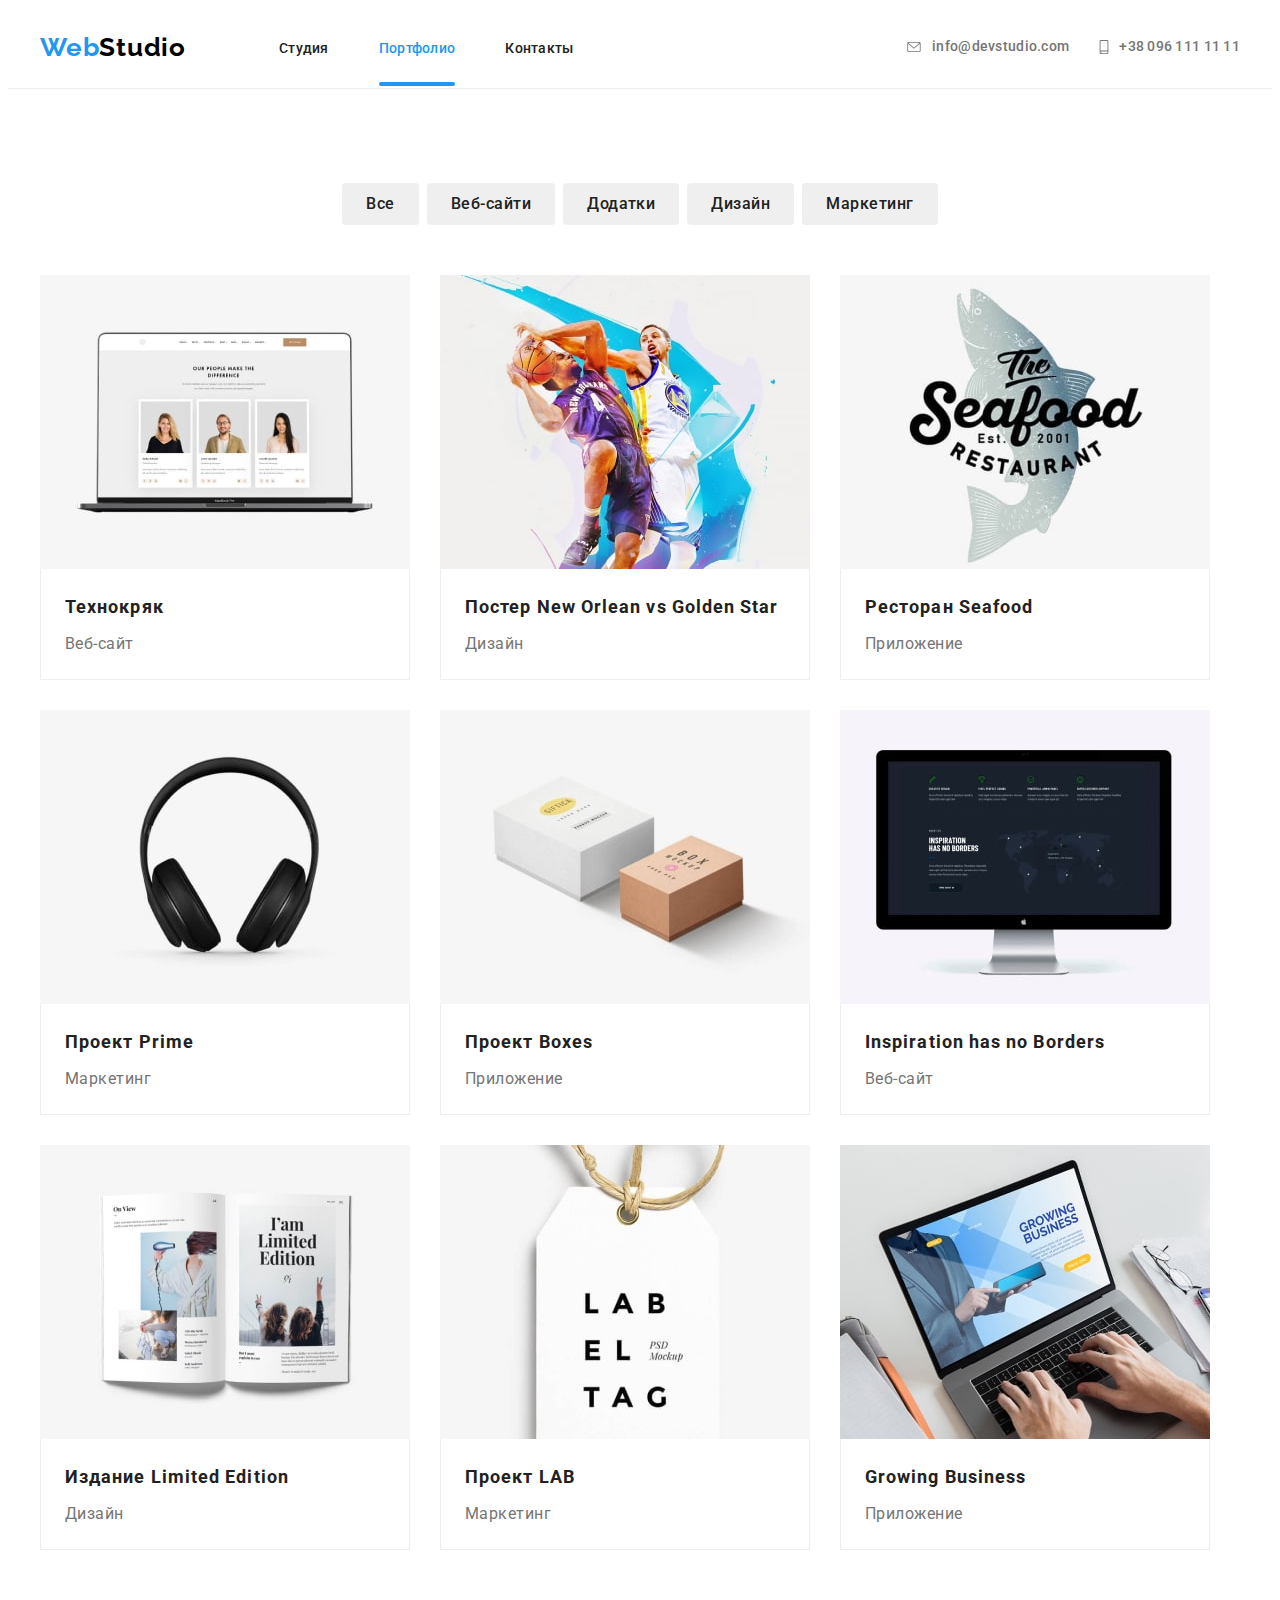
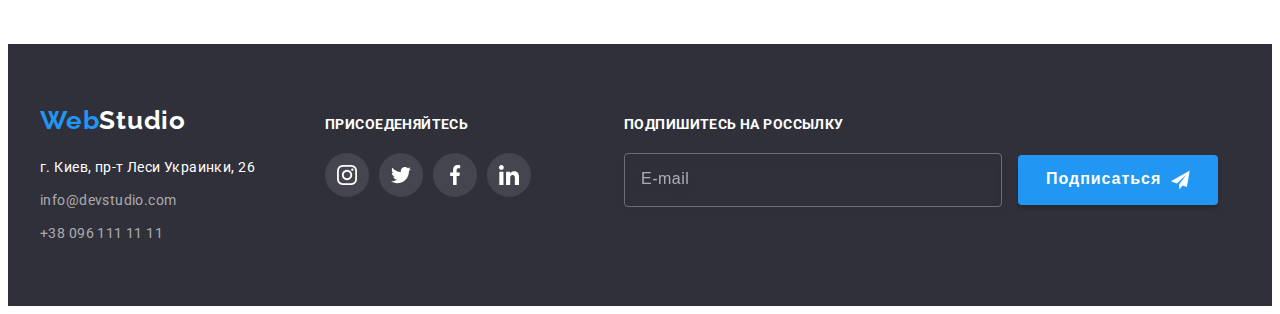
==== commit beddbe61: "edit img name" ====
--- a/portfolio.html
+++ b/portfolio.html
@@ -162,7 +162,7 @@
 						<div class="projects__portfolio portfolio">
 							<picture>
 								<source srcset="
-								./images/project-prime.jpg 1x,
+								./images/project-prime-min.jpg 1x,
 								./images/project-prime-2x-min.jpg 2x"
 								media="(min-width:1200px)"/>
 								<source srcset="
@@ -173,7 +173,7 @@
 								./images/project-prime-mob-min.jpg 1x,
 								./images/project-prime-mob-2x-min.jpg 2x"
 								media="(max-width:767px)"/>
-								<img src="./images/project-prime-min.jpg" alt="фото проекта технокряк" width="370" />
+								<img src="./images/project-prime-min.jpg" alt="фото проекта технокряк"  />
 							</picture>
 							
 							<p class="portfolio__top-text">Ресурс пропонує комплексні пропозиції з різним рівнем функціоналу та сервісів. Все це дозволить відвідувачу отримати вичерпні відомості про компанію чи приватну особу.</p>
@@ -227,7 +227,7 @@
 								./images/websiete-insp-no-borders-mob-min.jpg 1x,
 								./images/websiete-insp-no-borders-mob-2x-min.jpg 2x"
 								media="(max-width:767px)"/>
-								<img src="./images/websiete-insp-no-borders-min.jpg" alt="фото проекта технокряк" width="370" />
+								<img src="./images/websiete-insp-no-borders-min.jpg" alt="фото проекта технокряк" />
 							</picture>
 							
 							<p class="portfolio__top-text">Ресурс пропонує комплексні пропозиції з різним рівнем функціоналу та сервісів. Все це дозволить відвідувачу отримати вичерпні відомості про компанію чи приватну особу.</p>
@@ -308,7 +308,7 @@
 								./images/grow-biss-app-mob-min.jpg 1x,
 								./images/grow-biss-app-mob-2x-min.jpg 2x"
 								media="(max-width:767px)"/>
-								<img src="./images/grow-biss-app-min.jpg" alt="фото проекта технокряк"  />
+								<img src="./images/grow-biss-app-min.jpg" alt="фото проекта технокряк"/>
 							</picture>
 							
 							<p class="portfolio__top-text">Ресурс пропонує комплексні пропозиції з різним рівнем функціоналу та сервісів. Все це дозволить відвідувачу отримати вичерпні відомості про компанію чи приватну особу.</p>
--- a/css/main.min.css
+++ b/css/main.min.css
@@ -1 +1 @@
-:root{--primary-text-color: #757575;--title-text-color: #212121;--accent-text-color: #2196f3;--black-color:#000000;--wighte-color: #ffffff;--background-btn-color:#F5F4FA;--contacts-color:rgba(255, 255, 255, 0.6);--hero-and-footer-background-color:#2F303A;--card-border-color:#EEEEEE;--header-border-color: #ECECEC;--social-icon-color: #AFB1B8;--clints-borderandcompany-color:#AFB1B8;--background-princples-color:#F5F4FA;--icon-footer-background-color:rgba(255, 255, 255, 0.1);--animation-rule: 250ms cubic-bezier(0.4, 0, 0.2, 1)}body{font-family:Roboto,sans-serif;color:var(--primary-text-color);background-color:var(--wighte-color)}.visually-hidden{position:absolute;white-space:nowrap;width:1px;height:1px;overflow:hidden;border:0;padding:0;clip:rect(0 0 0 0);-webkit-clip-path:inset(50%);clip-path:inset(50%);margin:-1px}p,h1,h2,h3,h4,h5,h6{margin:0}ul{margin:0;padding-left:0}img{display:block;max-width:100%;height:auto;width:100%}.list{list-style:none}.deco{text-decoration:none}.is-hidden{opacity:0;visibility:0;pointer-events:none}.no-scroll{overflow:hidden}.section{padding-top:60px;padding-bottom:60px}@media screen and (min-width: 1200px){.section{padding-top:94px;padding-bottom:94px}}.section-title{font-weight:700;font-size:20;line-height:1.17;text-align:center;letter-spacing:.03em;color:var(--title-text-color);margin-bottom:30px}@media screen and (min-width: 480px){.section-title{font-size:28px;line-height:1.17;margin-bottom:30px}}@media screen and (min-width: 1200px){.section-title{font-size:36px;line-height:1.16;margin-bottom:50px}}.button{cursor:pointer;font-family:inherit;font-weight:500;font-size:16px;line-height:1.62;text-align:center;letter-spacing:.03em;color:var(--title-text-color);padding:6px 22px;border-radius:4px;border-color:rgba(0,0,0,0);-webkit-transition:color var(--animation-rule),background-color var(--animation-rule),-webkit-box-shadow var(--animation-rule);transition:color var(--animation-rule),background-color var(--animation-rule),-webkit-box-shadow var(--animation-rule);transition:color var(--animation-rule),background-color var(--animation-rule),box-shadow var(--animation-rule);transition:color var(--animation-rule),background-color var(--animation-rule),box-shadow var(--animation-rule),-webkit-box-shadow var(--animation-rule)}.button:hover,.button:focus{color:var(--wighte-color);background-color:var(--accent-text-color);-webkit-box-shadow:0px 3px 1px rgba(0,0,0,.1),0px 1px 2px rgba(0,0,0,.08),0px 2px 2px rgba(0,0,0,.12);box-shadow:0px 3px 1px rgba(0,0,0,.1),0px 1px 2px rgba(0,0,0,.08),0px 2px 2px rgba(0,0,0,.12)}.container{width:100%;margin-right:auto;margin-left:auto;padding-left:15px;padding-right:15px}@media screen and (min-width: 480px){.container{max-width:480px}}@media screen and (min-width: 768px){.container{max-width:768px}}@media screen and (min-width: 1200px){.container{max-width:1200px}}.backdrop{position:fixed;width:100%;height:100%;top:0;background-color:rgba(0,0,0,.2);-webkit-transition:opacity var(--animation-rule),visibility var(--animation-rule);transition:opacity var(--animation-rule),visibility var(--animation-rule)}.modal{padding:40px;position:absolute;min-width:290px;width:90vw;height:550px;top:50%;left:50%;-webkit-transform:translate(-50%, -50%) scale(1);transform:translate(-50%, -50%) scale(1);background-color:var(--wighte-color);-webkit-box-shadow:0px 1px 3px rgba(0,0,0,.12),0px 1px 1px rgba(0,0,0,.14),0px 2px 1px rgba(0,0,0,.2);box-shadow:0px 1px 3px rgba(0,0,0,.12),0px 1px 1px rgba(0,0,0,.14),0px 2px 1px rgba(0,0,0,.2);border-radius:4px;-webkit-transition:-webkit-transform var(--animation-rule);transition:-webkit-transform var(--animation-rule);transition:transform var(--animation-rule);transition:transform var(--animation-rule), -webkit-transform var(--animation-rule)}.backdrop.is-hidden .modal{-webkit-transform:translate(-50%, -50%) scale(0);transform:translate(-50%, -50%) scale(0)}@media screen and (min-width: 480px){.modal{width:450px;height:609px}}@media screen and (min-width: 1200px){.modal{width:528px;height:581px}}.modal-close{position:absolute;display:-webkit-box;display:-ms-flexbox;display:flex;width:30px;height:30px;background-color:rgba(0,0,0,0);border:1px solid rgba(0,0,0,.1);border-radius:50%;top:8px;right:8px;-webkit-transition:fill var(--animation-rule);transition:fill var(--animation-rule)}.modal-close:hover,.modal-close:focus{fill:var(--accent-text-color)}.modal-close-icon{-ms-flex-item-align:center;align-self:center;-webkit-box-align:center;-ms-flex-align:center;align-items:center}.modal-title{font-weight:700;font-size:18px;line-height:1.15;text-align:center;letter-spacing:.03em;color:var(--title-text-color);margin-bottom:12px}@media screen and (min-width: 480px){.modal-title{font-size:20px;line-height:1.5}}@media screen and (min-width: 1200px){.modal-title{font-size:20px;line-height:1.15}}.header{padding-top:10px;padding-bottom:10px;border-bottom:1px solid var(--header-border-color)}@media screen and (min-width: 768px){.header{padding-top:21px;padding-bottom:21px}}@media screen and (min-width: 1200px){.header{padding-top:24px;padding-bottom:25px}}.header .container{display:-webkit-box;display:-ms-flexbox;display:flex;-webkit-box-pack:justify;-ms-flex-pack:justify;justify-content:space-between;-webkit-box-align:center;-ms-flex-align:center;align-items:center}@media screen and (min-width: 768px){.header .container{-webkit-box-pack:start;-ms-flex-pack:start;justify-content:flex-start}}@media screen and (min-width: 768px){.header .header__logo{margin-right:88px}}@media screen and (min-width: 1200px){.header .header__logo{margin-right:93px}}.header .header__logo--black{color:var(--black-color)}.header__connection{margin-left:auto;display:none}@media screen and (min-width: 768px){.header__connection{display:-webkit-box;display:-ms-flexbox;display:flex;gap:10px;-webkit-box-orient:vertical;-webkit-box-direction:normal;-ms-flex-direction:column;flex-direction:column;-webkit-box-align:normal;-ms-flex-align:normal;align-items:normal}}@media screen and (min-width: 1200px){.header__connection{display:-webkit-box;display:-ms-flexbox;display:flex;gap:30px;-webkit-box-orient:horizontal;-webkit-box-direction:normal;-ms-flex-direction:row;flex-direction:row}}.navigation__list{display:none;gap:50px}@media screen and (min-width: 768px){.navigation__list{display:-webkit-box;display:-ms-flexbox;display:flex}}.navigation__link{color:var(--title-text-color);font-weight:500;font-size:14px;line-height:1.14;letter-spacing:.02em;-webkit-transition:color var(--animation-rule);transition:color var(--animation-rule)}.navigation__link:hover,.navigation__link:focus{color:var(--accent-text-color);outline:none}.navigation__item .navigation__link.current{color:var(--accent-text-color)}.mob-current{color:var(--accent-text-color)}.current{position:relative}.current::after{position:absolute;content:"";width:100%;height:4px;border-radius:2px;background-color:var(--accent-text-color);left:0;bottom:-30px}.connection__mail,.connection__tel{color:var(--primary-text-color);font-weight:500;font-size:12px;line-height:1.16;letter-spacing:.02em;display:-webkit-box;display:-ms-flexbox;display:flex;-webkit-box-align:center;-ms-flex-align:center;align-items:center;-webkit-transition:color var(--animation-rule);transition:color var(--animation-rule)}@media screen and (min-width: 1200px){.connection__mail,.connection__tel{font-size:14px;line-height:1.14}}.connection__mail:focus,.connection__mail:hover,.connection__tel:focus,.connection__tel:hover{color:var(--accent-text-color)}.connection__mail:focus .connection__smartphone,.connection__mail:focus .connection__envelope,.connection__mail:hover .connection__smartphone,.connection__mail:hover .connection__envelope,.connection__tel:focus .connection__smartphone,.connection__tel:focus .connection__envelope,.connection__tel:hover .connection__smartphone,.connection__tel:hover .connection__envelope{fill:var(--accent-text-color)}.connection__envelope{margin-right:8px;fill:currentColor;-webkit-transition:fill var(--animation-rule);transition:fill var(--animation-rule)}@media screen and (min-width: 1200px){.connection__envelope{margin-right:10px;width:16px}}.connection__smartphone{margin-right:8px;fill:currentColor;-webkit-transition:fill var(--animation-rule);transition:fill var(--animation-rule)}@media screen and (min-width: 1200px){.connection__smartphone{margin-right:10px}}.logo{font-family:"Raleway";font-style:normal;color:var(--accent-text-color);font-style:normal;font-weight:700;font-size:24px;line-height:1.16;letter-spacing:.03em;text-decoration:none}@media screen and (min-width: 1200px){.logo{font-size:26px;line-height:1.19}}.mobile-menu{position:fixed;z-index:2;top:0;padding:48px 83px 48px 40px;width:100vw;height:100vh;background-color:var(--wighte-color);overflow:auto}.mobile-menu .container{height:100%;display:-webkit-box;display:-ms-flexbox;display:flex;-webkit-box-orient:vertical;-webkit-box-direction:normal;-ms-flex-direction:column;flex-direction:column;-webkit-box-align:baseline;-ms-flex-align:baseline;align-items:baseline;-webkit-box-pack:justify;-ms-flex-pack:justify;justify-content:space-between}.menu-open{width:40px;height:40px;background-color:rgba(0,0,0,0);border:none;display:inline-block;padding:0}@media screen and (min-width: 768px){.menu-open{display:none}}.menu-close{position:absolute;top:10px;right:15px;width:40px;height:40px;background-color:rgba(0,0,0,0);border:none;display:block;margin-bottom:6px;margin-left:auto;padding:0;-webkit-transition:fill var(--animation-rule);transition:fill var(--animation-rule)}.menu-close:hover,.menu-close:focus{fill:var(--accent-text-color)}.mobile-nav__item:not(:last-child){margin-bottom:32px}.mobile-menu__item:not(:last-child){margin-bottom:32px}.media-list{margin-top:64px;display:-webkit-box;display:-ms-flexbox;display:flex}.mobile-nav__link{color:var(--title-text-color);font-style:normal;font-weight:500;font-size:28px;line-height:1.17;letter-spacing:.02em}@media screen and (min-width: 480px){.mobile-nav__link{font-size:40px}}.mobile-menu__tel{font-weight:500;font-size:24px;line-height:1.17;letter-spacing:.02em;color:var(--accent-text-color)}@media screen and (min-width: 480px){.mobile-menu__tel{font-size:34px}}.mobile-menu__mail{font-weight:500;font-size:16px;line-height:1.16;letter-spacing:.02em;color:var(--primary-text-color)}@media screen and (min-width: 480px){.mobile-menu__mail{font-size:24px}}.media-link{font-weight:500;font-size:10px;line-height:1.22;letter-spacing:.02em;color:var(--accent-text-color)}@media screen and (min-width: 480px){.media-link{font-size:18px}}.media-item:not(:first-child){padding-left:10px}.media-item:not(:last-child){padding-right:10px;border-right:1px solid rgba(33,33,33,.2)}.hero .container{padding:0}@media screen and (min-width: 480px){.hero .container{max-width:360px}}@media screen and (min-width: 768px){.hero .container{max-width:360px}}@media screen and (min-width: 1200px){.hero .container{max-width:696px}}.hero{max-width:1600px;margin:0 auto;background-color:var(--hero-and-footer-background-color);padding:118px 40px;background-image:-webkit-gradient(linear, left top, left bottom, from(rgba(47, 48, 58, 0.4)), to(rgba(47, 48, 58, 0.4))),url(../../images/bg-image-mob-1x.jpg);background-image:linear-gradient(rgba(47, 48, 58, 0.4), rgba(47, 48, 58, 0.4)),url(../../images/bg-image-mob-1x.jpg);background-repeat:no-repeat;background-position:center;background-size:cover}@media(min-device-pixel-ratio: 2),(-webkit-min-device-pixel-ratio: 2),(min-resolution: 192dpi),(min-resolution: 2dppx){.hero{background-image:-webkit-gradient(linear, left top, left bottom, from(rgba(47, 48, 58, 0.4)), to(rgba(47, 48, 58, 0.4))),url(../../images/bg-image-mob-2x.jpg);background-image:linear-gradient(rgba(47, 48, 58, 0.4), rgba(47, 48, 58, 0.4)),url(../../images/bg-image-mob-2x.jpg)}}@media screen and (min-width: 480px){.hero{padding:118px 60px}}@media screen and (min-width: 768px){.hero{padding:118px 204px;background-image:-webkit-gradient(linear, left top, left bottom, from(rgba(47, 48, 58, 0.4)), to(rgba(47, 48, 58, 0.4))),url(../../images/bg-image-tab-1x.jpg);background-image:linear-gradient(rgba(47, 48, 58, 0.4), rgba(47, 48, 58, 0.4)),url(../../images/bg-image-tab-1x.jpg)}}@media screen and (min-width: 768px)and (min-device-pixel-ratio: 2),screen and (min-width: 768px)and (-webkit-min-device-pixel-ratio: 2),screen and (min-width: 768px)and (min-resolution: 192dpi),screen and (min-width: 768px)and (min-resolution: 2dppx){.hero{background-image:-webkit-gradient(linear, left top, left bottom, from(rgba(47, 48, 58, 0.4)), to(rgba(47, 48, 58, 0.4))),url(../../images/bg-image-tab-2x.jpg);background-image:linear-gradient(rgba(47, 48, 58, 0.4), rgba(47, 48, 58, 0.4)),url(../../images/bg-image-tab-2x.jpg)}}@media screen and (min-width: 1200px){.hero{padding:118px 200px;background-image:-webkit-gradient(linear, left top, left bottom, from(rgba(47, 48, 58, 0.4)), to(rgba(47, 48, 58, 0.4))),url(../../images/bg-image.jpg);background-image:linear-gradient(rgba(47, 48, 58, 0.4), rgba(47, 48, 58, 0.4)),url(../../images/bg-image.jpg)}}@media screen and (min-width: 1200px)and (min-device-pixel-ratio: 2),screen and (min-width: 1200px)and (-webkit-min-device-pixel-ratio: 2),screen and (min-width: 1200px)and (min-resolution: 192dpi),screen and (min-width: 1200px)and (min-resolution: 2dppx){.hero{background-image:-webkit-gradient(linear, left top, left bottom, from(rgba(47, 48, 58, 0.4)), to(rgba(47, 48, 58, 0.4))),url(../../images/bg-image-2x.jpg);background-image:linear-gradient(rgba(47, 48, 58, 0.4), rgba(47, 48, 58, 0.4)),url(../../images/bg-image-2x.jpg)}}.hero-title{font-weight:900;font-size:18px;line-height:1.62;text-align:center;letter-spacing:.06em;text-transform:uppercase;color:var(--wighte-color);margin-bottom:30px;margin-left:auto;margin-right:auto}@media screen and (min-width: 480px){.hero-title{font-size:26px}}@media screen and (min-width: 768px){.hero-title{font-size:26px}}@media screen and (min-width: 1200px){.hero-title{font-size:44px;line-height:1.36}}.hero-button{cursor:pointer;font-family:inherit;font-weight:700;font-size:16px;line-height:1.88;display:-webkit-box;display:-ms-flexbox;display:flex;-webkit-box-align:center;-ms-flex-align:center;align-items:center;text-align:center;letter-spacing:.06em;color:var(--wighte-color);background-color:var(--accent-text-color);min-width:160px;width:200px;height:50px;padding:10px 24px;margin-left:auto;margin-right:auto;border-radius:4px;border-color:rgba(0,0,0,0)}@media screen and (min-width: 1200px){.hero-button{width:210px;padding:10px 32px}}.section.our-principles{padding-bottom:0px}.principles-title{font-weight:700;font-size:14px;line-height:1.14;letter-spacing:.03em;text-transform:uppercase;display:-webkit-box;display:-ms-flexbox;display:flex;-webkit-box-pack:center;-ms-flex-pack:center;justify-content:center;color:var(--title-text-color);margin-bottom:10px}@media screen and (min-width: 768px){.principles-title{display:block}}.principles{display:-webkit-box;display:-ms-flexbox;display:flex;gap:30px;-webkit-box-pack:center;-ms-flex-pack:center;justify-content:center;-ms-flex-wrap:wrap;flex-wrap:wrap}@media screen and (min-width: 1200px){.principles{-ms-flex-wrap:nowrap;flex-wrap:nowrap}}.principles-item{width:100%}@media screen and (min-width: 480px){.principles-item{width:100%}}@media screen and (min-width: 768px){.principles-item{width:calc((100% - 60px)/2)}}@media screen and (min-width: 1200px){.principles-item{width:calc(100% - 30px)}}.principles-card{height:120px;margin-bottom:30px;display:-webkit-box;display:-ms-flexbox;display:flex;-webkit-box-align:center;-ms-flex-align:center;align-items:center;-webkit-box-pack:center;-ms-flex-pack:center;justify-content:center;border-radius:4px;background-color:var(--background-princples-color)}.after-title{font-size:14px;line-height:1.17;letter-spacing:.03em}.what-we-do{display:none}@media screen and (min-width: 1200px){.what-we-do{display:block}}.gallery-list{display:-webkit-box;display:-ms-flexbox;display:flex;gap:30px}.gallery-item{position:relative}.gallery-item-text{display:-webkit-box;display:-ms-flexbox;display:flex;position:absolute;bottom:0;width:100%;height:23.8%;font-weight:700;font-size:14px;line-height:1.14;text-align:center;-webkit-box-align:center;-ms-flex-align:center;align-items:center;-webkit-box-pack:center;-ms-flex-pack:center;justify-content:center;letter-spacing:.03em;text-transform:uppercase;color:var(--wighte-color);background-color:rgba(47,48,58,.8)}.team{background-color:var(--background-btn-color)}.team-list{display:-webkit-box;display:-ms-flexbox;display:flex;-ms-flex-wrap:wrap;flex-wrap:wrap;gap:30px}.team-name{font-weight:500;font-size:16px;line-height:1.18;color:var(--title-text-color);margin-bottom:10px;padding-top:30px}.team-list-item{background-color:var(--wighte-color);text-align:center;-webkit-box-shadow:0px 1px 3px rgba(0,0,0,.12),0px 1px 1px rgba(0,0,0,.14),0px 2px 1px rgba(0,0,0,.2);box-shadow:0px 1px 3px rgba(0,0,0,.12),0px 1px 1px rgba(0,0,0,.14),0px 2px 1px rgba(0,0,0,.2);border-radius:0px 0px 4px 4px}@media screen and (min-width: 480px){.team-list-item{width:100%}}@media screen and (min-width: 768px){.team-list-item{width:calc((100% - 30px)/2)}}@media screen and (min-width: 1200px){.team-list-item{width:calc((100% - 90px)/4)}}.position{font-weight:400;font-size:16px;line-height:1.18;margin-bottom:16px}.team-socials{display:-webkit-box;display:-ms-flexbox;display:flex;-webkit-box-pack:center;-ms-flex-pack:center;justify-content:center;gap:10px;padding-bottom:24px}@media screen and (min-width: 1200px){.team-socials{padding-bottom:30px}}.team-socials-link{width:44px;height:44px;border-radius:50%;display:-webkit-box;display:-ms-flexbox;display:flex;-webkit-box-align:center;-ms-flex-align:center;align-items:center;-webkit-box-pack:center;-ms-flex-pack:center;justify-content:center;fill:var(--social-icon-color);-webkit-transition:background-color var(--animation-rule),fill var(--animation-rule);transition:background-color var(--animation-rule),fill var(--animation-rule)}.team-socials-link:hover,.team-socials-link:focus{background-color:var(--accent-text-color);fill:var(--wighte-color)}.clints{display:-webkit-box;display:-ms-flexbox;display:flex;-ms-flex-wrap:wrap;flex-wrap:wrap;-webkit-box-pack:center;-ms-flex-pack:center;justify-content:center;gap:30px}@media screen and (min-width: 1200px){.clints{-ms-flex-wrap:nowrap;flex-wrap:nowrap}}@media screen and (min-width: 480px){.clints-item{width:calc((100% - 60px)/2)}}@media screen and (min-width: 768px){.clints-item{width:calc((100% - 90px)/3)}}@media screen and (min-width: 1200px){.clints-item{width:calc(100% - 30px)}}.clints-link{width:100%;height:92px;display:-webkit-box;display:-ms-flexbox;display:flex;-webkit-box-align:center;-ms-flex-align:center;align-items:center;-webkit-box-pack:center;-ms-flex-pack:center;justify-content:center;border-radius:4px;border:1px solid var(--clints-borderandcompany-color);-webkit-transition:border-color var(--animation-rule);transition:border-color var(--animation-rule)}.clints-link:focus,.clints-link:hover{border-color:var(--accent-text-color)}.clints-link:focus .clints-icon,.clints-link:hover .clints-icon{fill:var(--accent-text-color)}.clints-icon{fill:var(--clints-borderandcompany-color);-webkit-transition:fill var(--animation-rule);transition:fill var(--animation-rule)}.filter{display:-webkit-box;display:-ms-flexbox;display:flex;-ms-flex-wrap:wrap;flex-wrap:wrap;margin-bottom:40px;gap:8px}@media screen and (min-width: 480px){.filter{margin-bottom:40px}}@media screen and (min-width: 768px){.filter{margin-bottom:30px;-ms-flex-wrap:nowrap;flex-wrap:nowrap;-webkit-box-pack:center;-ms-flex-pack:center;justify-content:center}}@media screen and (min-width: 1200px){.filter{margin-bottom:50px;-ms-flex-wrap:nowrap;flex-wrap:nowrap;-webkit-box-pack:center;-ms-flex-pack:center;justify-content:center}}.projects__examples{display:-webkit-box;display:-ms-flexbox;display:flex;-ms-flex-wrap:wrap;flex-wrap:wrap;gap:30px}.examples__item{width:100%}@media screen and (min-width: 480px){.examples__item{width:100%}}@media screen and (min-width: 768px){.examples__item{width:calc((100% - 60px)/2)}}@media screen and (min-width: 1200px){.examples__item{width:calc((100% - 90px)/3)}}.examples__link{-webkit-transition:-webkit-box-shadow var(--animation-rule);transition:-webkit-box-shadow var(--animation-rule);transition:box-shadow var(--animation-rule);transition:box-shadow var(--animation-rule), -webkit-box-shadow var(--animation-rule)}.examples__link:hover,.examples__link:focus{display:block;-webkit-box-shadow:0px 3px 1px rgba(0,0,0,.1),0px 1px 2px rgba(0,0,0,.08),0px 2px 2px rgba(0,0,0,.12);box-shadow:0px 3px 1px rgba(0,0,0,.1),0px 1px 2px rgba(0,0,0,.08),0px 2px 2px rgba(0,0,0,.12)}.examples__link:hover .portfolio__top-text,.examples__link:focus .portfolio__top-text{-webkit-transform:translateY(0);transform:translateY(0)}.projects__portfolio{position:relative;overflow:hidden}.portfolio__top-text{position:absolute;top:0;left:0;height:100%;padding:63px 24px;font-weight:400;font-size:18px;line-height:1.56;letter-spacing:.03em;color:var(--wighte-color);background-color:rgba(33,150,243,.9);-webkit-transform:translateY(101%);transform:translateY(101%);-webkit-transition:-webkit-transform var(--animation-rule);transition:-webkit-transform var(--animation-rule);transition:transform var(--animation-rule);transition:transform var(--animation-rule), -webkit-transform var(--animation-rule)}.portfolio__example-name{font-weight:700;font-size:18px;line-height:2;letter-spacing:.06em;color:var(--title-text-color);margin-bottom:4px}.portfolio__filtre-name{font-size:16px;line-height:1.88;letter-spacing:.03em;color:var(--primary-text-color)}.portfolio__card-name{padding:20px 24px;background-color:#fff;border-left:1px solid var(--card-border-color);border-right:1px solid var(--card-border-color);border-bottom:1px solid var(--card-border-color)}.footer{background-color:var(--hero-and-footer-background-color);padding-top:61px;padding-bottom:60px}.footer__logo{margin-right:0px;margin-bottom:20px;display:block}.footer__logo--wighte{color:var(--wighte-color)}.container .footer-continer{display:-webkit-box;display:-ms-flexbox;display:flex}.footer-container{display:-webkit-box;display:-ms-flexbox;display:flex}.footer-container{display:-webkit-box;display:-ms-flexbox;display:flex;-webkit-box-orient:vertical;-webkit-box-direction:normal;-ms-flex-direction:column;flex-direction:column;-webkit-box-align:center;-ms-flex-align:center;align-items:center;text-align:center;gap:60px}@media screen and (min-width: 768px){.footer-container{-webkit-box-orient:horizontal;-webkit-box-direction:normal;-ms-flex-direction:row;flex-direction:row;-ms-flex-wrap:wrap;flex-wrap:wrap;-webkit-box-align:baseline;-ms-flex-align:baseline;align-items:baseline;-webkit-box-pack:space-evenly;-ms-flex-pack:space-evenly;justify-content:space-evenly}}@media screen and (min-width: 1200px){.footer-container{-webkit-box-pack:start;-ms-flex-pack:start;justify-content:flex-start;-ms-flex-wrap:nowrap;flex-wrap:nowrap;text-align:start;gap:0px}}@media screen and (min-width: 1200px){.footer__contacts-wrap{margin-right:70px}}.footer__social-wrap{width:206px;height:80px}@media screen and (min-width: 1200px){.footer__social-wrap{margin-right:93px}}.contacts__item{font-style:normal;font-weight:400;font-size:14px;line-height:1.71;letter-spacing:.03em}.contacts__item:not(:first-child){margin-top:9px}.contacts__mail,.contacts__tel{color:var(--contacts-color);-webkit-transition:color var(--animation-rule);transition:color var(--animation-rule)}.contacts__mail:hover,.contacts__mail:focus,.contacts__tel:hover,.contacts__tel:focus{color:var(--accent-text-color)}.contacts__map{color:var(--wighte-color);-webkit-transition:color var(--animation-rule);transition:color var(--animation-rule)}.contacts__map:hover,.contacts__map:focus{color:var(--accent-text-color)}.footer__social{display:-webkit-box;display:-ms-flexbox;display:flex;gap:10px}.social__link{width:44px;height:44px;border-radius:50%;display:-webkit-box;display:-ms-flexbox;display:flex;-webkit-box-align:center;-ms-flex-align:center;align-items:center;-webkit-box-pack:center;-ms-flex-pack:center;justify-content:center;fill:var(--wighte-color);background-color:var(--icon-footer-background-color);-webkit-transition:background-color var(--animation-rule);transition:background-color var(--animation-rule)}.social__link:hover,.social__link:focus{background-color:var(--accent-text-color);outline:none}.invitation{font-size:14px;line-height:1.14;letter-spacing:.03em;text-transform:uppercase;color:var(--wighte-color);margin-bottom:20px}.footer__subscrube-us{display:-webkit-box;display:-ms-flexbox;display:flex}.subscribe__title{margin-bottom:20px;font-size:14px;line-height:1.14;letter-spacing:.03em;text-transform:uppercase;color:var(--wighte-color)}.subscribe__input{background-color:rgba(0,0,0,0);min-width:290px;height:50px;border:1px solid rgba(255,255,255,.3);-webkit-filter:drop-shadow(0px 4px 4px rgba(0, 0, 0, 0.15));filter:drop-shadow(0px 4px 4px rgba(0, 0, 0, 0.15));border-radius:4px;padding-left:16px;color:var(--contacts-color);margin:0px 0px 20px 0px}@media screen and (min-width: 480px){.subscribe__input{width:450px}}@media screen and (min-width: 1200px){.subscribe__input{width:358px;margin:0px 12px 0px 0px}}.subscribe__input::-webkit-input-placeholder{font-style:normal;font-weight:400;font-size:16px;line-height:1.25;display:-webkit-box;display:flex;-webkit-box-align:center;align-items:center;letter-spacing:.03em;color:var(--contacts-color)}.subscribe__input::-moz-placeholder{font-style:normal;font-weight:400;font-size:16px;line-height:1.25;display:flex;align-items:center;letter-spacing:.03em;color:var(--contacts-color)}.subscribe__input:-ms-input-placeholder{font-style:normal;font-weight:400;font-size:16px;line-height:1.25;display:-ms-flexbox;display:flex;-ms-flex-align:center;align-items:center;letter-spacing:.03em;color:var(--contacts-color)}.subscribe__input::-ms-input-placeholder{font-style:normal;font-weight:400;font-size:16px;line-height:1.25;display:-ms-flexbox;display:flex;-ms-flex-align:center;align-items:center;letter-spacing:.03em;color:var(--contacts-color)}.subscribe__input::placeholder{font-style:normal;font-weight:400;font-size:16px;line-height:1.25;display:-webkit-box;display:-ms-flexbox;display:flex;-webkit-box-align:center;-ms-flex-align:center;align-items:center;letter-spacing:.03em;color:var(--contacts-color)}.subscribe__btn{cursor:pointer;width:200px;height:50px;font-style:normal;font-weight:700;font-size:16px;line-height:1.88;letter-spacing:.06em;padding:10px 28px;border:none;color:var(--wighte-color);background-color:var(--accent-text-color);-webkit-box-shadow:0px 4px 4px rgba(0,0,0,.15);box-shadow:0px 4px 4px rgba(0,0,0,.15);border-radius:4px;display:-webkit-inline-box;display:-ms-inline-flexbox;display:inline-flex;gap:10px;-webkit-box-align:center;-ms-flex-align:center;align-items:center;-ms-flex-item-align:center;align-self:center;-webkit-box-pack:center;-ms-flex-pack:center;justify-content:center}@media screen and (min-width: 768px){.subscribe__btn{display:-webkit-box;display:-ms-flexbox;display:flex;margin:0 auto}}@media screen and (min-width: 1200px){.subscribe__btn{display:-webkit-inline-box;display:-ms-inline-flexbox;display:inline-flex}}.submit-button{cursor:pointer;font-family:inherit;font-weight:700;font-size:14px;line-height:1.88;display:block;-webkit-box-align:center;-ms-flex-align:center;align-items:center;text-align:center;letter-spacing:.06em;color:var(--wighte-color);background-color:var(--accent-text-color);min-width:160px;width:160px;height:40px;padding:5px 27px;margin-left:auto;margin-right:auto;border-radius:4px;border-color:rgba(0,0,0,0);-webkit-box-shadow:0px 4px 4px rgba(0,0,0,.15);box-shadow:0px 4px 4px rgba(0,0,0,.15)}@media screen and (min-width: 480px){.submit-button{font-size:16px;width:200px;height:50px;padding:10px 52px}}.modal-field{margin-bottom:10px}.modal-field:nth-child(4n){margin-bottom:20px}.modal-input{width:100%;height:40px;padding-left:42px;border:1px solid rgba(33,33,33,.2);border-radius:4px;outline:rgba(0,0,0,0);-webkit-transition:border-color var(--animation-rule);transition:border-color var(--animation-rule)}.modal-input:focus{border-color:var(--accent-text-color)}.input-label{display:block;margin-bottom:4px;font-style:normal;font-weight:400;font-size:12px;line-height:1.16;letter-spacing:.01em;color:var(--primary-text-color)}.input-wrap{position:relative}.input-icon{position:absolute;left:12px;top:50%;-webkit-transform:translateY(-50%);transform:translateY(-50%);-webkit-transition:fill var(--animation-rule);transition:fill var(--animation-rule)}.modal-input:focus+.input-icon{fill:var(--accent-text-color)}.comment{display:block;width:100%;height:120px;left:576px;top:518px;padding:12px 16px;border:1px solid rgba(33,33,33,.2);border-radius:4px;resize:none;outline:rgba(0,0,0,0)}.comment::-webkit-input-placeholder{font-style:normal;font-weight:400;font-size:12px;line-height:1,16;letter-spacing:.03em;color:rgba(117,117,117,.5)}.comment::-moz-placeholder{font-style:normal;font-weight:400;font-size:12px;line-height:1,16;letter-spacing:.03em;color:rgba(117,117,117,.5)}.comment:-ms-input-placeholder{font-style:normal;font-weight:400;font-size:12px;line-height:1,16;letter-spacing:.03em;color:rgba(117,117,117,.5)}.comment::-ms-input-placeholder{font-style:normal;font-weight:400;font-size:12px;line-height:1,16;letter-spacing:.03em;color:rgba(117,117,117,.5)}.comment::placeholder{font-style:normal;font-weight:400;font-size:12px;line-height:1,16;letter-spacing:.03em;color:rgba(117,117,117,.5)}.policy{display:-webkit-box;display:-ms-flexbox;display:flex;-webkit-box-pack:center;-ms-flex-pack:center;justify-content:center;text-align:center;margin-bottom:20px}@media screen and (min-width: 480px){.policy{-webkit-box-pack:normal;-ms-flex-pack:normal;justify-content:normal;margin-bottom:30px}}.check-text{display:-webkit-box;display:-ms-flexbox;display:flex;-ms-flex-wrap:wrap;flex-wrap:wrap;-webkit-box-pack:center;-ms-flex-pack:center;justify-content:center;-webkit-box-align:center;-ms-flex-align:center;align-items:center;font-style:normal;font-weight:400;font-size:10px;line-height:1.12;letter-spacing:.03em;color:var(--primary-text-color)}@media screen and (min-width: 480px){.check-text{font-size:12px;line-height:1.16}}@media screen and (min-width: 1200px){.check-text{font-size:14px;line-height:1.71}}.check-text span{width:16px;height:15px;margin-right:8px;display:-webkit-box;display:-ms-flexbox;display:flex;-webkit-box-pack:center;-ms-flex-pack:center;justify-content:center;-webkit-box-align:center;-ms-flex-align:center;align-items:center;border:2px solid var(--title-text-color);border-radius:2px}.check-mod:checked+.check-text span{background-color:var(--accent-text-color);border:none}.policy-rule{-webkit-text-decoration-line:underline;text-decoration-line:underline;color:var(--accent-text-color)}.check-icon{fill:rgba(0,0,0,0);-webkit-transition:background-color var(--animation-rule),fill var(--animation-rule),border var(--animation-rule);transition:background-color var(--animation-rule),fill var(--animation-rule),border var(--animation-rule)}.check-mod:checked+.check-text .check-icon{fill:var(--wighte-color)}/*# sourceMappingURL=main.min.css.map */+:root{--primary-text-color: #757575;--title-text-color: #212121;--accent-text-color: #2196f3;--black-color:#000000;--wighte-color: #ffffff;--background-btn-color:#F5F4FA;--contacts-color:rgba(255, 255, 255, 0.6);--hero-and-footer-background-color:#2F303A;--card-border-color:#EEEEEE;--header-border-color: #ECECEC;--social-icon-color: #AFB1B8;--clints-borderandcompany-color:#AFB1B8;--background-princples-color:#F5F4FA;--icon-footer-background-color:rgba(255, 255, 255, 0.1);--animation-rule: 250ms cubic-bezier(0.4, 0, 0.2, 1)}body{font-family:Roboto,sans-serif;color:var(--primary-text-color);background-color:var(--wighte-color)}.visually-hidden{position:absolute;white-space:nowrap;width:1px;height:1px;overflow:hidden;border:0;padding:0;clip:rect(0 0 0 0);-webkit-clip-path:inset(50%);clip-path:inset(50%);margin:-1px}img{display:block;max-width:100%;height:auto}.list{list-style:none}.deco{text-decoration:none}.is-hidden{opacity:0;visibility:0;pointer-events:none}.no-scroll{overflow:hidden}p,h1,h2,h3,h4,h5,h6{margin:0}ul{margin:0;padding-left:0}.section{padding-top:60px;padding-bottom:60px}@media screen and (min-width: 1200px){.section{padding-top:94px;padding-bottom:94px}}.section-title{font-weight:700;font-size:20;line-height:1.17;text-align:center;letter-spacing:.03em;color:var(--title-text-color);margin-bottom:30px}@media screen and (min-width: 480px){.section-title{font-size:28px;line-height:1.17;margin-bottom:30px}}@media screen and (min-width: 1200px){.section-title{font-size:36px;line-height:1.16;margin-bottom:50px}}.button{cursor:pointer;font-family:inherit;font-weight:500;font-size:16px;line-height:1.62;text-align:center;letter-spacing:.03em;color:var(--title-text-color);padding:6px 22px;border-radius:4px;border-color:rgba(0,0,0,0);-webkit-transition:color var(--animation-rule),background-color var(--animation-rule),-webkit-box-shadow var(--animation-rule);transition:color var(--animation-rule),background-color var(--animation-rule),-webkit-box-shadow var(--animation-rule);transition:color var(--animation-rule),background-color var(--animation-rule),box-shadow var(--animation-rule);transition:color var(--animation-rule),background-color var(--animation-rule),box-shadow var(--animation-rule),-webkit-box-shadow var(--animation-rule)}.button:hover,.button:focus{color:var(--wighte-color);background-color:var(--accent-text-color);-webkit-box-shadow:0px 3px 1px rgba(0,0,0,.1),0px 1px 2px rgba(0,0,0,.08),0px 2px 2px rgba(0,0,0,.12);box-shadow:0px 3px 1px rgba(0,0,0,.1),0px 1px 2px rgba(0,0,0,.08),0px 2px 2px rgba(0,0,0,.12)}.container{width:100%;margin-right:auto;margin-left:auto;padding-left:15px;padding-right:15px}@media screen and (min-width: 480px){.container{max-width:480px}}@media screen and (min-width: 768px){.container{max-width:768px}}@media screen and (min-width: 1200px){.container{max-width:1200px}}.backdrop{position:fixed;width:100%;height:100%;top:0;background-color:rgba(0,0,0,.2);-webkit-transition:opacity var(--animation-rule),visibility var(--animation-rule);transition:opacity var(--animation-rule),visibility var(--animation-rule)}.modal{padding:40px;position:absolute;min-width:290px;width:90vw;height:550px;top:50%;left:50%;-webkit-transform:translate(-50%, -50%) scale(1);transform:translate(-50%, -50%) scale(1);background-color:var(--wighte-color);-webkit-box-shadow:0px 1px 3px rgba(0,0,0,.12),0px 1px 1px rgba(0,0,0,.14),0px 2px 1px rgba(0,0,0,.2);box-shadow:0px 1px 3px rgba(0,0,0,.12),0px 1px 1px rgba(0,0,0,.14),0px 2px 1px rgba(0,0,0,.2);border-radius:4px;-webkit-transition:-webkit-transform var(--animation-rule);transition:-webkit-transform var(--animation-rule);transition:transform var(--animation-rule);transition:transform var(--animation-rule), -webkit-transform var(--animation-rule)}.backdrop.is-hidden .modal{-webkit-transform:translate(-50%, -50%) scale(0);transform:translate(-50%, -50%) scale(0)}@media screen and (min-width: 480px){.modal{width:450px;height:609px}}@media screen and (min-width: 1200px){.modal{width:528px;height:581px}}.modal-close{position:absolute;display:-webkit-box;display:-ms-flexbox;display:flex;width:30px;height:30px;background-color:rgba(0,0,0,0);border:1px solid rgba(0,0,0,.1);border-radius:50%;top:8px;right:8px;-webkit-transition:fill var(--animation-rule);transition:fill var(--animation-rule)}.modal-close:hover,.modal-close:focus{fill:var(--accent-text-color)}.modal-close-icon{-ms-flex-item-align:center;align-self:center;-webkit-box-align:center;-ms-flex-align:center;align-items:center}.modal-title{font-weight:700;font-size:18px;line-height:1.15;text-align:center;letter-spacing:.03em;color:var(--title-text-color);margin-bottom:12px}@media screen and (min-width: 480px){.modal-title{font-size:20px;line-height:1.5}}@media screen and (min-width: 1200px){.modal-title{font-size:20px;line-height:1.15}}.header{padding-top:10px;padding-bottom:10px;border-bottom:1px solid var(--header-border-color)}@media screen and (min-width: 768px){.header{padding-top:21px;padding-bottom:21px}}@media screen and (min-width: 1200px){.header{padding-top:24px;padding-bottom:25px}}.header .container{display:-webkit-box;display:-ms-flexbox;display:flex;-webkit-box-pack:justify;-ms-flex-pack:justify;justify-content:space-between;-webkit-box-align:center;-ms-flex-align:center;align-items:center}@media screen and (min-width: 768px){.header .container{-webkit-box-pack:start;-ms-flex-pack:start;justify-content:flex-start}}@media screen and (min-width: 768px){.header .header__logo{margin-right:88px}}@media screen and (min-width: 1200px){.header .header__logo{margin-right:93px}}.header .header__logo--black{color:var(--black-color)}.header__connection{margin-left:auto;display:none}@media screen and (min-width: 768px){.header__connection{display:-webkit-box;display:-ms-flexbox;display:flex;gap:10px;-webkit-box-orient:vertical;-webkit-box-direction:normal;-ms-flex-direction:column;flex-direction:column;-webkit-box-align:normal;-ms-flex-align:normal;align-items:normal}}@media screen and (min-width: 1200px){.header__connection{display:-webkit-box;display:-ms-flexbox;display:flex;gap:30px;-webkit-box-orient:horizontal;-webkit-box-direction:normal;-ms-flex-direction:row;flex-direction:row}}.navigation__list{display:none;gap:50px}@media screen and (min-width: 768px){.navigation__list{display:-webkit-box;display:-ms-flexbox;display:flex}}.navigation__link{color:var(--title-text-color);font-weight:500;font-size:14px;line-height:1.14;letter-spacing:.02em;-webkit-transition:color var(--animation-rule);transition:color var(--animation-rule)}.navigation__link:hover,.navigation__link:focus{color:var(--accent-text-color);outline:none}.navigation__item .navigation__link.current{color:var(--accent-text-color)}.mob-current{color:var(--accent-text-color)}.current{position:relative}.current::after{position:absolute;content:"";width:100%;height:4px;border-radius:2px;background-color:var(--accent-text-color);left:0;bottom:-30px}.connection__mail,.connection__tel{color:var(--primary-text-color);font-weight:500;font-size:12px;line-height:1.16;letter-spacing:.02em;display:-webkit-box;display:-ms-flexbox;display:flex;-webkit-box-align:center;-ms-flex-align:center;align-items:center;-webkit-transition:color var(--animation-rule);transition:color var(--animation-rule)}@media screen and (min-width: 1200px){.connection__mail,.connection__tel{font-size:14px;line-height:1.14}}.connection__mail:focus,.connection__mail:hover,.connection__tel:focus,.connection__tel:hover{color:var(--accent-text-color)}.connection__mail:focus .connection__smartphone,.connection__mail:focus .connection__envelope,.connection__mail:hover .connection__smartphone,.connection__mail:hover .connection__envelope,.connection__tel:focus .connection__smartphone,.connection__tel:focus .connection__envelope,.connection__tel:hover .connection__smartphone,.connection__tel:hover .connection__envelope{fill:var(--accent-text-color)}.connection__envelope{margin-right:8px;fill:currentColor;-webkit-transition:fill var(--animation-rule);transition:fill var(--animation-rule)}@media screen and (min-width: 1200px){.connection__envelope{margin-right:10px;width:16px}}.connection__smartphone{margin-right:8px;fill:currentColor;-webkit-transition:fill var(--animation-rule);transition:fill var(--animation-rule)}@media screen and (min-width: 1200px){.connection__smartphone{margin-right:10px}}.logo{font-family:"Raleway";font-style:normal;color:var(--accent-text-color);font-style:normal;font-weight:700;font-size:24px;line-height:1.16;letter-spacing:.03em;text-decoration:none}@media screen and (min-width: 1200px){.logo{font-size:26px;line-height:1.19}}.mobile-menu{position:fixed;z-index:2;top:0;padding:48px 83px 48px 40px;width:100vw;height:100vh;background-color:var(--wighte-color);overflow:auto}.mobile-menu .container{height:100%;display:-webkit-box;display:-ms-flexbox;display:flex;-webkit-box-orient:vertical;-webkit-box-direction:normal;-ms-flex-direction:column;flex-direction:column;-webkit-box-align:baseline;-ms-flex-align:baseline;align-items:baseline;-webkit-box-pack:justify;-ms-flex-pack:justify;justify-content:space-between}.menu-open{width:40px;height:40px;background-color:rgba(0,0,0,0);border:none;display:inline-block;padding:0}@media screen and (min-width: 768px){.menu-open{display:none}}.menu-close{position:absolute;top:10px;right:15px;width:40px;height:40px;background-color:rgba(0,0,0,0);border:none;display:block;margin-bottom:6px;margin-left:auto;padding:0;-webkit-transition:fill var(--animation-rule);transition:fill var(--animation-rule)}.menu-close:hover,.menu-close:focus{fill:var(--accent-text-color)}.mobile-nav__item:not(:last-child){margin-bottom:32px}.mobile-menu__item:not(:last-child){margin-bottom:32px}.media-list{margin-top:64px;display:-webkit-box;display:-ms-flexbox;display:flex}.mobile-nav__link{color:var(--title-text-color);font-style:normal;font-weight:500;font-size:28px;line-height:1.17;letter-spacing:.02em}@media screen and (min-width: 480px){.mobile-nav__link{font-size:40px}}.mobile-menu__tel{font-weight:500;font-size:24px;line-height:1.17;letter-spacing:.02em;color:var(--accent-text-color)}@media screen and (min-width: 480px){.mobile-menu__tel{font-size:34px}}.mobile-menu__mail{font-weight:500;font-size:16px;line-height:1.16;letter-spacing:.02em;color:var(--primary-text-color)}@media screen and (min-width: 480px){.mobile-menu__mail{font-size:24px}}.media-link{font-weight:500;font-size:10px;line-height:1.22;letter-spacing:.02em;color:var(--accent-text-color)}@media screen and (min-width: 480px){.media-link{font-size:18px}}.media-item:not(:first-child){padding-left:10px}.media-item:not(:last-child){padding-right:10px;border-right:1px solid rgba(33,33,33,.2)}.hero .container{padding:0}@media screen and (min-width: 480px){.hero .container{max-width:360px}}@media screen and (min-width: 768px){.hero .container{max-width:360px}}@media screen and (min-width: 1200px){.hero .container{max-width:696px}}.hero{width:100%;max-width:1600px;margin:0 auto;background-color:var(--hero-and-footer-background-color);padding:118px 40px;background-image:linear-gradient rgba(47,48,58,.4),rgba(47,48,58,.4),url(../images/bg-image-mob-1x.jpg);background-repeat:no-repeat;background-position:center;background-size:cover}@media(min-device-pixel-ratio: 2),(-webkit-min-device-pixel-ratio: 2),(min-resolution: 192dpi),(min-resolution: 2dppx){.hero{background-image:-webkit-gradient(linear, left top, left bottom, from(rgba(47, 48, 58, 0.4)), to(rgba(47, 48, 58, 0.4))),url(../images/bg-image-mob-2x.jpg);background-image:linear-gradient(rgba(47, 48, 58, 0.4), rgba(47, 48, 58, 0.4)),url(../images/bg-image-mob-2x.jpg)}}@media screen and (min-width: 768px){.hero{padding:118px 204px;background-image:-webkit-gradient(linear, left top, left bottom, from(rgba(47, 48, 58, 0.4)), to(rgba(47, 48, 58, 0.4))),url(../images/bg-image-tab-1x.jpg);background-image:linear-gradient(rgba(47, 48, 58, 0.4), rgba(47, 48, 58, 0.4)),url(../images/bg-image-tab-1x.jpg)}}@media screen and (min-width: 768px)and (min-device-pixel-ratio: 2),screen and (min-width: 768px)and (-webkit-min-device-pixel-ratio: 2),screen and (min-width: 768px)and (min-resolution: 192dpi),screen and (min-width: 768px)and (min-resolution: 2dppx){.hero{background-image:-webkit-gradient(linear, left top, left bottom, from(rgba(47, 48, 58, 0.4)), to(rgba(47, 48, 58, 0.4))),url(../images/bg-image-tab-2x.jpg);background-image:linear-gradient(rgba(47, 48, 58, 0.4), rgba(47, 48, 58, 0.4)),url(../images/bg-image-tab-2x.jpg)}}@media screen and (min-width: 1200px){.hero{padding:118px 200px;background-image:-webkit-gradient(linear, left top, left bottom, from(rgba(47, 48, 58, 0.4)), to(rgba(47, 48, 58, 0.4))),url(../images/bg-image.jpg);background-image:linear-gradient(rgba(47, 48, 58, 0.4), rgba(47, 48, 58, 0.4)),url(../images/bg-image.jpg)}}@media screen and (min-width: 1200px)and (min-device-pixel-ratio: 2),screen and (min-width: 1200px)and (-webkit-min-device-pixel-ratio: 2),screen and (min-width: 1200px)and (min-resolution: 192dpi),screen and (min-width: 1200px)and (min-resolution: 2dppx){.hero{background-image:-webkit-gradient(linear, left top, left bottom, from(rgba(47, 48, 58, 0.4)), to(rgba(47, 48, 58, 0.4))),url(../images/bg-image-2x.jpg);background-image:linear-gradient(rgba(47, 48, 58, 0.4), rgba(47, 48, 58, 0.4)),url(../images/bg-image-2x.jpg)}}.hero-title{font-weight:900;font-size:18px;line-height:1.62;text-align:center;letter-spacing:.06em;text-transform:uppercase;color:var(--wighte-color);margin-bottom:30px;margin-left:auto;margin-right:auto}@media screen and (min-width: 480px){.hero-title{font-size:26px}}@media screen and (min-width: 768px){.hero-title{font-size:26px}}@media screen and (min-width: 1200px){.hero-title{font-size:44px;line-height:1.36}}.hero-button{cursor:pointer;font-family:inherit;font-weight:700;font-size:16px;line-height:1.88;display:-webkit-box;display:-ms-flexbox;display:flex;-webkit-box-align:center;-ms-flex-align:center;align-items:center;text-align:center;letter-spacing:.06em;color:var(--wighte-color);background-color:var(--accent-text-color);min-width:160px;width:200px;height:50px;padding:10px 24px;margin-left:auto;margin-right:auto;border-radius:4px;border-color:rgba(0,0,0,0)}@media screen and (min-width: 1200px){.hero-button{width:210px;padding:10px 32px}}.section.our-principles{padding-bottom:0px}.principles-title{font-weight:700;font-size:14px;line-height:1.14;letter-spacing:.03em;text-transform:uppercase;display:-webkit-box;display:-ms-flexbox;display:flex;-webkit-box-pack:center;-ms-flex-pack:center;justify-content:center;color:var(--title-text-color);margin-bottom:10px}@media screen and (min-width: 768px){.principles-title{display:block}}.principles{display:-webkit-box;display:-ms-flexbox;display:flex;gap:30px;-webkit-box-pack:center;-ms-flex-pack:center;justify-content:center;-ms-flex-wrap:wrap;flex-wrap:wrap}@media screen and (min-width: 1200px){.principles{-ms-flex-wrap:nowrap;flex-wrap:nowrap}}.principles-item{width:100%}@media screen and (min-width: 480px){.principles-item{width:100%}}@media screen and (min-width: 768px){.principles-item{width:calc((100% - 60px)/2)}}@media screen and (min-width: 1200px){.principles-item{width:calc(100% - 30px)}}.principles-card{height:120px;margin-bottom:30px;display:-webkit-box;display:-ms-flexbox;display:flex;-webkit-box-align:center;-ms-flex-align:center;align-items:center;-webkit-box-pack:center;-ms-flex-pack:center;justify-content:center;border-radius:4px;background-color:var(--background-princples-color)}.after-title{font-size:14px;line-height:1.17;letter-spacing:.03em}.what-we-do{display:none}@media screen and (min-width: 1200px){.what-we-do{display:block}}.gallery{display:-webkit-box;display:-ms-flexbox;display:flex;gap:30px}.gallery__item{position:relative}.gallery__text{display:-webkit-box;display:-ms-flexbox;display:flex;position:absolute;bottom:0;width:100%;height:23.8%;font-weight:700;font-size:14px;line-height:1.14;text-align:center;-webkit-box-align:center;-ms-flex-align:center;align-items:center;-webkit-box-pack:center;-ms-flex-pack:center;justify-content:center;letter-spacing:.03em;text-transform:uppercase;color:var(--wighte-color);background-color:rgba(47,48,58,.8)}.team{background-color:var(--background-btn-color)}.team-list{display:-webkit-box;display:-ms-flexbox;display:flex;-ms-flex-wrap:wrap;flex-wrap:wrap;gap:30px}.team-name{font-weight:500;font-size:16px;line-height:1.18;color:var(--title-text-color);margin-bottom:10px;padding-top:30px}.team-list-item{background-color:var(--wighte-color);text-align:center;-webkit-box-shadow:0px 1px 3px rgba(0,0,0,.12),0px 1px 1px rgba(0,0,0,.14),0px 2px 1px rgba(0,0,0,.2);box-shadow:0px 1px 3px rgba(0,0,0,.12),0px 1px 1px rgba(0,0,0,.14),0px 2px 1px rgba(0,0,0,.2);border-radius:0px 0px 4px 4px}@media screen and (min-width: 480px){.team-list-item{width:100%}}@media screen and (min-width: 768px){.team-list-item{width:calc((100% - 30px)/2)}}@media screen and (min-width: 1200px){.team-list-item{width:calc((100% - 90px)/4)}}.position{font-weight:400;font-size:16px;line-height:1.18;margin-bottom:16px}.team-socials{display:-webkit-box;display:-ms-flexbox;display:flex;-webkit-box-pack:center;-ms-flex-pack:center;justify-content:center;gap:10px;padding-bottom:24px}@media screen and (min-width: 1200px){.team-socials{padding-bottom:30px}}.team-socials-link{width:44px;height:44px;border-radius:50%;display:-webkit-box;display:-ms-flexbox;display:flex;-webkit-box-align:center;-ms-flex-align:center;align-items:center;-webkit-box-pack:center;-ms-flex-pack:center;justify-content:center;fill:var(--social-icon-color);-webkit-transition:background-color var(--animation-rule),fill var(--animation-rule);transition:background-color var(--animation-rule),fill var(--animation-rule)}.team-socials-link:hover,.team-socials-link:focus{background-color:var(--accent-text-color);fill:var(--wighte-color)}.clints{display:-webkit-box;display:-ms-flexbox;display:flex;-ms-flex-wrap:wrap;flex-wrap:wrap;-webkit-box-pack:center;-ms-flex-pack:center;justify-content:center;gap:30px}@media screen and (min-width: 1200px){.clints{-ms-flex-wrap:nowrap;flex-wrap:nowrap}}@media screen and (min-width: 480px){.clints-item{width:calc((100% - 60px)/2)}}@media screen and (min-width: 768px){.clints-item{width:calc((100% - 90px)/3)}}@media screen and (min-width: 1200px){.clints-item{width:calc(100% - 30px)}}.clints-link{width:100%;height:92px;display:-webkit-box;display:-ms-flexbox;display:flex;-webkit-box-align:center;-ms-flex-align:center;align-items:center;-webkit-box-pack:center;-ms-flex-pack:center;justify-content:center;border-radius:4px;border:1px solid var(--clints-borderandcompany-color);-webkit-transition:border-color var(--animation-rule);transition:border-color var(--animation-rule)}.clints-link:focus,.clints-link:hover{border-color:var(--accent-text-color)}.clints-link:focus .clints-icon,.clints-link:hover .clints-icon{fill:var(--accent-text-color)}.clints-icon{fill:var(--clints-borderandcompany-color);-webkit-transition:fill var(--animation-rule);transition:fill var(--animation-rule)}.filter{display:-webkit-box;display:-ms-flexbox;display:flex;-ms-flex-wrap:wrap;flex-wrap:wrap;margin-bottom:40px;gap:8px}@media screen and (min-width: 480px){.filter{margin-bottom:40px}}@media screen and (min-width: 768px){.filter{margin-bottom:30px;-ms-flex-wrap:nowrap;flex-wrap:nowrap;-webkit-box-pack:center;-ms-flex-pack:center;justify-content:center}}@media screen and (min-width: 1200px){.filter{margin-bottom:50px;-ms-flex-wrap:nowrap;flex-wrap:nowrap;-webkit-box-pack:center;-ms-flex-pack:center;justify-content:center}}.projects__examples{display:-webkit-box;display:-ms-flexbox;display:flex;-ms-flex-wrap:wrap;flex-wrap:wrap;gap:30px}.examples__item{width:100%}@media screen and (min-width: 480px){.examples__item{width:100%}}@media screen and (min-width: 768px){.examples__item{width:calc((100% - 60px)/2)}}@media screen and (min-width: 1200px){.examples__item{width:calc((100% - 90px)/3)}}.examples__link{-webkit-transition:-webkit-box-shadow var(--animation-rule);transition:-webkit-box-shadow var(--animation-rule);transition:box-shadow var(--animation-rule);transition:box-shadow var(--animation-rule), -webkit-box-shadow var(--animation-rule)}.examples__link:hover,.examples__link:focus{display:block;-webkit-box-shadow:0px 3px 1px rgba(0,0,0,.1),0px 1px 2px rgba(0,0,0,.08),0px 2px 2px rgba(0,0,0,.12);box-shadow:0px 3px 1px rgba(0,0,0,.1),0px 1px 2px rgba(0,0,0,.08),0px 2px 2px rgba(0,0,0,.12)}.examples__link:hover .portfolio__top-text,.examples__link:focus .portfolio__top-text{-webkit-transform:translateY(0);transform:translateY(0)}.projects__portfolio{position:relative;overflow:hidden}.portfolio__top-text{position:absolute;top:0;left:0;height:100%;padding:63px 24px;font-weight:400;font-size:18px;line-height:1.56;letter-spacing:.03em;color:var(--wighte-color);background-color:rgba(33,150,243,.9);-webkit-transform:translateY(101%);transform:translateY(101%);-webkit-transition:-webkit-transform var(--animation-rule);transition:-webkit-transform var(--animation-rule);transition:transform var(--animation-rule);transition:transform var(--animation-rule), -webkit-transform var(--animation-rule)}.portfolio__example-name{font-weight:700;font-size:18px;line-height:2;letter-spacing:.06em;color:var(--title-text-color);margin-bottom:4px}.portfolio__filtre-name{font-size:16px;line-height:1.88;letter-spacing:.03em;color:var(--primary-text-color)}.portfolio__card-name{padding:20px 24px;background-color:#fff;border-left:1px solid var(--card-border-color);border-right:1px solid var(--card-border-color);border-bottom:1px solid var(--card-border-color)}.footer{background-color:var(--hero-and-footer-background-color);padding-top:61px;padding-bottom:60px}.footer__logo{margin-right:0px;margin-bottom:20px;display:block}.footer__logo--wighte{color:var(--wighte-color)}.container .footer-continer{display:-webkit-box;display:-ms-flexbox;display:flex}.footer-container{display:-webkit-box;display:-ms-flexbox;display:flex}.footer-container{display:-webkit-box;display:-ms-flexbox;display:flex;-webkit-box-orient:vertical;-webkit-box-direction:normal;-ms-flex-direction:column;flex-direction:column;-webkit-box-align:center;-ms-flex-align:center;align-items:center;text-align:center;gap:60px}@media screen and (min-width: 768px){.footer-container{-webkit-box-orient:horizontal;-webkit-box-direction:normal;-ms-flex-direction:row;flex-direction:row;-ms-flex-wrap:wrap;flex-wrap:wrap;-webkit-box-align:baseline;-ms-flex-align:baseline;align-items:baseline;-webkit-box-pack:space-evenly;-ms-flex-pack:space-evenly;justify-content:space-evenly}}@media screen and (min-width: 1200px){.footer-container{-webkit-box-pack:start;-ms-flex-pack:start;justify-content:flex-start;-ms-flex-wrap:nowrap;flex-wrap:nowrap;text-align:start;gap:0px}}@media screen and (min-width: 1200px){.footer__contacts-wrap{margin-right:70px}}.footer__social-wrap{width:206px;height:80px}@media screen and (min-width: 1200px){.footer__social-wrap{margin-right:93px}}.contacts__item{font-style:normal;font-weight:400;font-size:14px;line-height:1.71;letter-spacing:.03em}.contacts__item:not(:first-child){margin-top:9px}.contacts__mail,.contacts__tel{color:var(--contacts-color);-webkit-transition:color var(--animation-rule);transition:color var(--animation-rule)}.contacts__mail:hover,.contacts__mail:focus,.contacts__tel:hover,.contacts__tel:focus{color:var(--accent-text-color)}.contacts__map{color:var(--wighte-color);-webkit-transition:color var(--animation-rule);transition:color var(--animation-rule)}.contacts__map:hover,.contacts__map:focus{color:var(--accent-text-color)}.footer__social{display:-webkit-box;display:-ms-flexbox;display:flex;gap:10px}.social__link{width:44px;height:44px;border-radius:50%;display:-webkit-box;display:-ms-flexbox;display:flex;-webkit-box-align:center;-ms-flex-align:center;align-items:center;-webkit-box-pack:center;-ms-flex-pack:center;justify-content:center;fill:var(--wighte-color);background-color:var(--icon-footer-background-color);-webkit-transition:background-color var(--animation-rule);transition:background-color var(--animation-rule)}.social__link:hover,.social__link:focus{background-color:var(--accent-text-color);outline:none}.invitation{font-size:14px;line-height:1.14;letter-spacing:.03em;text-transform:uppercase;color:var(--wighte-color);margin-bottom:20px}.footer__subscrube-us{display:-webkit-box;display:-ms-flexbox;display:flex}.subscribe__title{margin-bottom:20px;font-size:14px;line-height:1.14;letter-spacing:.03em;text-transform:uppercase;color:var(--wighte-color)}.subscribe__input{background-color:rgba(0,0,0,0);min-width:290px;height:50px;border:1px solid rgba(255,255,255,.3);-webkit-filter:drop-shadow(0px 4px 4px rgba(0, 0, 0, 0.15));filter:drop-shadow(0px 4px 4px rgba(0, 0, 0, 0.15));border-radius:4px;padding-left:16px;color:var(--contacts-color);margin:0px 0px 20px 0px}@media screen and (min-width: 480px){.subscribe__input{width:450px}}@media screen and (min-width: 1200px){.subscribe__input{width:358px;margin:0px 12px 0px 0px}}.subscribe__input::-webkit-input-placeholder{font-style:normal;font-weight:400;font-size:16px;line-height:1.25;display:-webkit-box;display:flex;-webkit-box-align:center;align-items:center;letter-spacing:.03em;color:var(--contacts-color)}.subscribe__input::-moz-placeholder{font-style:normal;font-weight:400;font-size:16px;line-height:1.25;display:flex;align-items:center;letter-spacing:.03em;color:var(--contacts-color)}.subscribe__input:-ms-input-placeholder{font-style:normal;font-weight:400;font-size:16px;line-height:1.25;display:-ms-flexbox;display:flex;-ms-flex-align:center;align-items:center;letter-spacing:.03em;color:var(--contacts-color)}.subscribe__input::-ms-input-placeholder{font-style:normal;font-weight:400;font-size:16px;line-height:1.25;display:-ms-flexbox;display:flex;-ms-flex-align:center;align-items:center;letter-spacing:.03em;color:var(--contacts-color)}.subscribe__input::placeholder{font-style:normal;font-weight:400;font-size:16px;line-height:1.25;display:-webkit-box;display:-ms-flexbox;display:flex;-webkit-box-align:center;-ms-flex-align:center;align-items:center;letter-spacing:.03em;color:var(--contacts-color)}.subscribe__btn{cursor:pointer;width:200px;height:50px;font-style:normal;font-weight:700;font-size:16px;line-height:1.88;letter-spacing:.06em;padding:10px 28px;border:none;color:var(--wighte-color);background-color:var(--accent-text-color);-webkit-box-shadow:0px 4px 4px rgba(0,0,0,.15);box-shadow:0px 4px 4px rgba(0,0,0,.15);border-radius:4px;display:-webkit-inline-box;display:-ms-inline-flexbox;display:inline-flex;gap:10px;-webkit-box-align:center;-ms-flex-align:center;align-items:center;-ms-flex-item-align:center;align-self:center;-webkit-box-pack:center;-ms-flex-pack:center;justify-content:center}@media screen and (min-width: 768px){.subscribe__btn{display:-webkit-box;display:-ms-flexbox;display:flex;margin:0 auto}}@media screen and (min-width: 1200px){.subscribe__btn{display:-webkit-inline-box;display:-ms-inline-flexbox;display:inline-flex}}.submit-button{cursor:pointer;font-family:inherit;font-weight:700;font-size:14px;line-height:1.88;display:block;-webkit-box-align:center;-ms-flex-align:center;align-items:center;text-align:center;letter-spacing:.06em;color:var(--wighte-color);background-color:var(--accent-text-color);min-width:160px;width:160px;height:40px;padding:5px 27px;margin-left:auto;margin-right:auto;border-radius:4px;border-color:rgba(0,0,0,0);-webkit-box-shadow:0px 4px 4px rgba(0,0,0,.15);box-shadow:0px 4px 4px rgba(0,0,0,.15)}@media screen and (min-width: 480px){.submit-button{font-size:16px;width:200px;height:50px;padding:10px 52px}}.modal-field{margin-bottom:10px}.modal-field:nth-child(4n){margin-bottom:20px}.modal-input{width:100%;height:40px;padding-left:42px;border:1px solid rgba(33,33,33,.2);border-radius:4px;outline:rgba(0,0,0,0);-webkit-transition:border-color var(--animation-rule);transition:border-color var(--animation-rule)}.modal-input:focus{border-color:var(--accent-text-color)}.input-label{display:block;margin-bottom:4px;font-style:normal;font-weight:400;font-size:12px;line-height:1.16;letter-spacing:.01em;color:var(--primary-text-color)}.input-wrap{position:relative}.input-icon{position:absolute;left:12px;top:50%;-webkit-transform:translateY(-50%);transform:translateY(-50%);-webkit-transition:fill var(--animation-rule);transition:fill var(--animation-rule)}.modal-input:focus+.input-icon{fill:var(--accent-text-color)}.comment{display:block;width:100%;height:120px;left:576px;top:518px;padding:12px 16px;border:1px solid rgba(33,33,33,.2);border-radius:4px;resize:none;outline:rgba(0,0,0,0)}.comment::-webkit-input-placeholder{font-style:normal;font-weight:400;font-size:12px;line-height:1,16;letter-spacing:.03em;color:rgba(117,117,117,.5)}.comment::-moz-placeholder{font-style:normal;font-weight:400;font-size:12px;line-height:1,16;letter-spacing:.03em;color:rgba(117,117,117,.5)}.comment:-ms-input-placeholder{font-style:normal;font-weight:400;font-size:12px;line-height:1,16;letter-spacing:.03em;color:rgba(117,117,117,.5)}.comment::-ms-input-placeholder{font-style:normal;font-weight:400;font-size:12px;line-height:1,16;letter-spacing:.03em;color:rgba(117,117,117,.5)}.comment::placeholder{font-style:normal;font-weight:400;font-size:12px;line-height:1,16;letter-spacing:.03em;color:rgba(117,117,117,.5)}.policy{display:-webkit-box;display:-ms-flexbox;display:flex;-webkit-box-pack:center;-ms-flex-pack:center;justify-content:center;text-align:center;margin-bottom:20px}@media screen and (min-width: 480px){.policy{-webkit-box-pack:normal;-ms-flex-pack:normal;justify-content:normal;margin-bottom:30px}}.check-text{display:-webkit-box;display:-ms-flexbox;display:flex;-ms-flex-wrap:wrap;flex-wrap:wrap;-webkit-box-pack:center;-ms-flex-pack:center;justify-content:center;-webkit-box-align:center;-ms-flex-align:center;align-items:center;font-style:normal;font-weight:400;font-size:10px;line-height:1.12;letter-spacing:.03em;color:var(--primary-text-color)}@media screen and (min-width: 480px){.check-text{font-size:12px;line-height:1.16}}@media screen and (min-width: 1200px){.check-text{font-size:14px;line-height:1.71}}.check-text span{width:16px;height:15px;margin-right:8px;display:-webkit-box;display:-ms-flexbox;display:flex;-webkit-box-pack:center;-ms-flex-pack:center;justify-content:center;-webkit-box-align:center;-ms-flex-align:center;align-items:center;border:2px solid var(--title-text-color);border-radius:2px}.check-mod:checked+.check-text span{background-color:var(--accent-text-color);border:none}.policy-rule{-webkit-text-decoration-line:underline;text-decoration-line:underline;color:var(--accent-text-color)}.check-icon{fill:rgba(0,0,0,0);-webkit-transition:background-color var(--animation-rule),fill var(--animation-rule),border var(--animation-rule);transition:background-color var(--animation-rule),fill var(--animation-rule),border var(--animation-rule)}.check-mod:checked+.check-text .check-icon{fill:var(--wighte-color)}/*# sourceMappingURL=main.min.css.map */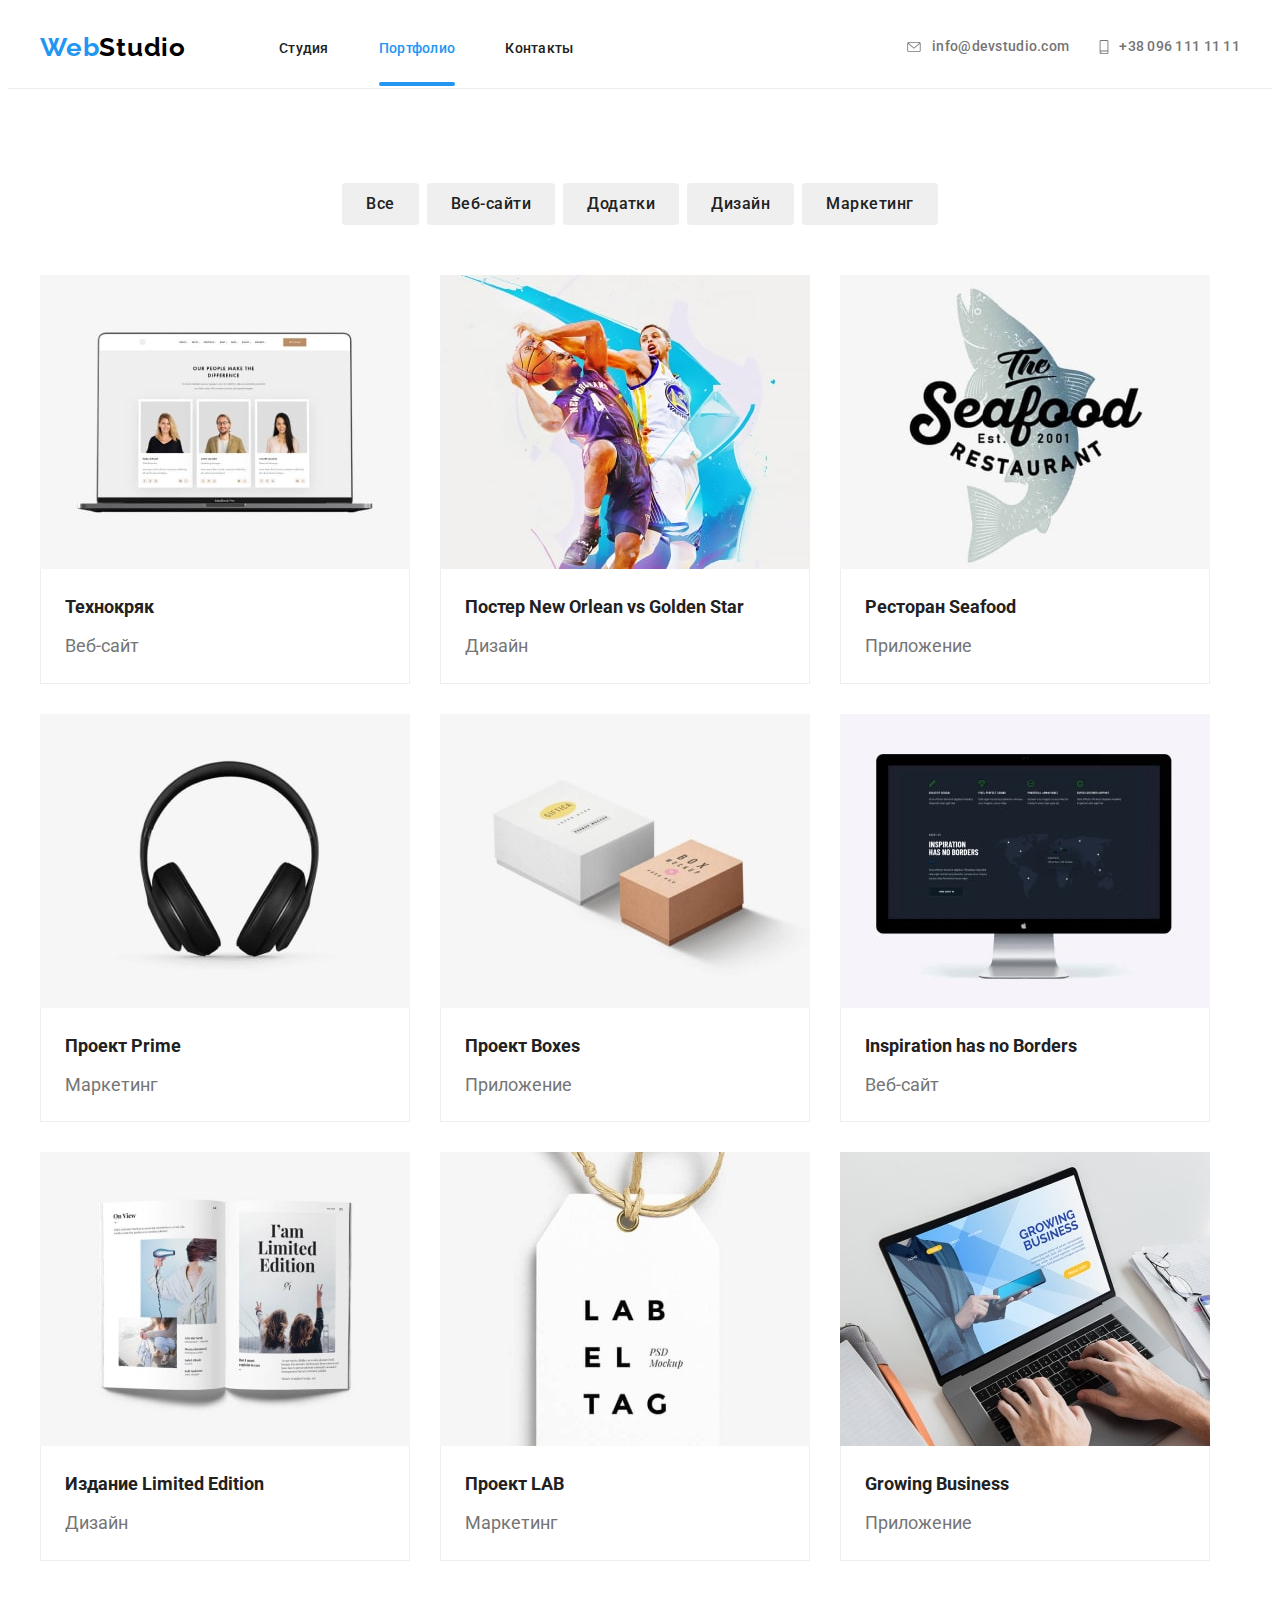
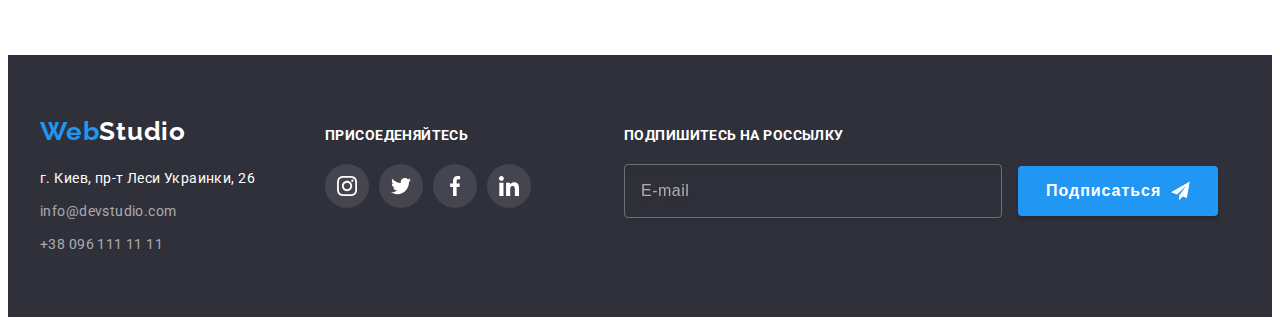
==== commit 4cb25c47: "edits commit" ====
--- a/portfolio.html
+++ b/portfolio.html
@@ -40,7 +40,7 @@
 				<nav class="mobile-nav-menu">
 				<ul class="mobile-menu__list list">
 					<li class="mobile-nav__item"><a href="./index.html" class="mobile-nav__link deco">Студия</a></li>
-					<li class="mobile-nav__item"><a href="./portfolio.html" class="mobile-nav__link mob-current  deco">Портфолио</a></li>
+					<li class="mobile-nav__item"><a href="./portfolio.html" class="mobile-nav__link mob-current deco">Портфолио</a></li>
 					<li class="mobile-nav__item"><a href="" class="mobile-nav__link deco">Контакты</a></li>
 				</ul>
 				</nav>
@@ -93,7 +93,6 @@
 								media="(max-width:767px)"/>
 								<img src="./images/tehnocryak-min.jpg" alt="фото проекта технокряк" />
 						</picture>
-							
 							<p class="portfolio__top-text">Ресурс пропонує комплексні пропозиції з різним рівнем функціоналу та сервісів. Все це дозволить відвідувачу отримати вичерпні відомості про компанію чи приватну особу.</p>
 						</div>
 						<div class="portfolio__card-name">
@@ -118,9 +117,8 @@
 								./images/basket-mob-min.jpg 1x,
 								./images/basket-mob-2x-min.jpg 2x"
 								media="(max-width:767px)"/>
-							
+								<img src="./images/basket-min.jpg" alt="фото проекта технокряк"  />
 						</picture>
-							<img src="./images/basket-min.jpg" alt="фото проекта технокряк"  />
 							<p class="portfolio__top-text">Ресурс пропонує комплексні пропозиції з різним рівнем функціоналу та сервісів. Все це дозволить відвідувачу отримати вичерпні відомості про компанію чи приватну особу.</p>
 						</div>
 						<div class="portfolio__card-name">
--- a/css/main.min.css
+++ b/css/main.min.css
@@ -1 +1 @@
-:root{--primary-text-color: #757575;--title-text-color: #212121;--accent-text-color: #2196f3;--black-color:#000000;--wighte-color: #ffffff;--background-btn-color:#F5F4FA;--contacts-color:rgba(255, 255, 255, 0.6);--hero-and-footer-background-color:#2F303A;--card-border-color:#EEEEEE;--header-border-color: #ECECEC;--social-icon-color: #AFB1B8;--clints-borderandcompany-color:#AFB1B8;--background-princples-color:#F5F4FA;--icon-footer-background-color:rgba(255, 255, 255, 0.1);--animation-rule: 250ms cubic-bezier(0.4, 0, 0.2, 1)}body{font-family:Roboto,sans-serif;color:var(--primary-text-color);background-color:var(--wighte-color)}.visually-hidden{position:absolute;white-space:nowrap;width:1px;height:1px;overflow:hidden;border:0;padding:0;clip:rect(0 0 0 0);-webkit-clip-path:inset(50%);clip-path:inset(50%);margin:-1px}img{display:block;max-width:100%;height:auto}.list{list-style:none}.deco{text-decoration:none}.is-hidden{opacity:0;visibility:0;pointer-events:none}.no-scroll{overflow:hidden}p,h1,h2,h3,h4,h5,h6{margin:0}ul{margin:0;padding-left:0}.section{padding-top:60px;padding-bottom:60px}@media screen and (min-width: 1200px){.section{padding-top:94px;padding-bottom:94px}}.section-title{font-weight:700;font-size:20;line-height:1.17;text-align:center;letter-spacing:.03em;color:var(--title-text-color);margin-bottom:30px}@media screen and (min-width: 480px){.section-title{font-size:28px;line-height:1.17;margin-bottom:30px}}@media screen and (min-width: 1200px){.section-title{font-size:36px;line-height:1.16;margin-bottom:50px}}.button{cursor:pointer;font-family:inherit;font-weight:500;font-size:16px;line-height:1.62;text-align:center;letter-spacing:.03em;color:var(--title-text-color);padding:6px 22px;border-radius:4px;border-color:rgba(0,0,0,0);-webkit-transition:color var(--animation-rule),background-color var(--animation-rule),-webkit-box-shadow var(--animation-rule);transition:color var(--animation-rule),background-color var(--animation-rule),-webkit-box-shadow var(--animation-rule);transition:color var(--animation-rule),background-color var(--animation-rule),box-shadow var(--animation-rule);transition:color var(--animation-rule),background-color var(--animation-rule),box-shadow var(--animation-rule),-webkit-box-shadow var(--animation-rule)}.button:hover,.button:focus{color:var(--wighte-color);background-color:var(--accent-text-color);-webkit-box-shadow:0px 3px 1px rgba(0,0,0,.1),0px 1px 2px rgba(0,0,0,.08),0px 2px 2px rgba(0,0,0,.12);box-shadow:0px 3px 1px rgba(0,0,0,.1),0px 1px 2px rgba(0,0,0,.08),0px 2px 2px rgba(0,0,0,.12)}.container{width:100%;margin-right:auto;margin-left:auto;padding-left:15px;padding-right:15px}@media screen and (min-width: 480px){.container{max-width:480px}}@media screen and (min-width: 768px){.container{max-width:768px}}@media screen and (min-width: 1200px){.container{max-width:1200px}}.backdrop{position:fixed;width:100%;height:100%;top:0;background-color:rgba(0,0,0,.2);-webkit-transition:opacity var(--animation-rule),visibility var(--animation-rule);transition:opacity var(--animation-rule),visibility var(--animation-rule)}.modal{padding:40px;position:absolute;min-width:290px;width:90vw;height:550px;top:50%;left:50%;-webkit-transform:translate(-50%, -50%) scale(1);transform:translate(-50%, -50%) scale(1);background-color:var(--wighte-color);-webkit-box-shadow:0px 1px 3px rgba(0,0,0,.12),0px 1px 1px rgba(0,0,0,.14),0px 2px 1px rgba(0,0,0,.2);box-shadow:0px 1px 3px rgba(0,0,0,.12),0px 1px 1px rgba(0,0,0,.14),0px 2px 1px rgba(0,0,0,.2);border-radius:4px;-webkit-transition:-webkit-transform var(--animation-rule);transition:-webkit-transform var(--animation-rule);transition:transform var(--animation-rule);transition:transform var(--animation-rule), -webkit-transform var(--animation-rule)}.backdrop.is-hidden .modal{-webkit-transform:translate(-50%, -50%) scale(0);transform:translate(-50%, -50%) scale(0)}@media screen and (min-width: 480px){.modal{width:450px;height:609px}}@media screen and (min-width: 1200px){.modal{width:528px;height:581px}}.modal-close{position:absolute;display:-webkit-box;display:-ms-flexbox;display:flex;width:30px;height:30px;background-color:rgba(0,0,0,0);border:1px solid rgba(0,0,0,.1);border-radius:50%;top:8px;right:8px;-webkit-transition:fill var(--animation-rule);transition:fill var(--animation-rule)}.modal-close:hover,.modal-close:focus{fill:var(--accent-text-color)}.modal-close-icon{-ms-flex-item-align:center;align-self:center;-webkit-box-align:center;-ms-flex-align:center;align-items:center}.modal-title{font-weight:700;font-size:18px;line-height:1.15;text-align:center;letter-spacing:.03em;color:var(--title-text-color);margin-bottom:12px}@media screen and (min-width: 480px){.modal-title{font-size:20px;line-height:1.5}}@media screen and (min-width: 1200px){.modal-title{font-size:20px;line-height:1.15}}.header{padding-top:10px;padding-bottom:10px;border-bottom:1px solid var(--header-border-color)}@media screen and (min-width: 768px){.header{padding-top:21px;padding-bottom:21px}}@media screen and (min-width: 1200px){.header{padding-top:24px;padding-bottom:25px}}.header .container{display:-webkit-box;display:-ms-flexbox;display:flex;-webkit-box-pack:justify;-ms-flex-pack:justify;justify-content:space-between;-webkit-box-align:center;-ms-flex-align:center;align-items:center}@media screen and (min-width: 768px){.header .container{-webkit-box-pack:start;-ms-flex-pack:start;justify-content:flex-start}}@media screen and (min-width: 768px){.header .header__logo{margin-right:88px}}@media screen and (min-width: 1200px){.header .header__logo{margin-right:93px}}.header .header__logo--black{color:var(--black-color)}.header__connection{margin-left:auto;display:none}@media screen and (min-width: 768px){.header__connection{display:-webkit-box;display:-ms-flexbox;display:flex;gap:10px;-webkit-box-orient:vertical;-webkit-box-direction:normal;-ms-flex-direction:column;flex-direction:column;-webkit-box-align:normal;-ms-flex-align:normal;align-items:normal}}@media screen and (min-width: 1200px){.header__connection{display:-webkit-box;display:-ms-flexbox;display:flex;gap:30px;-webkit-box-orient:horizontal;-webkit-box-direction:normal;-ms-flex-direction:row;flex-direction:row}}.navigation__list{display:none;gap:50px}@media screen and (min-width: 768px){.navigation__list{display:-webkit-box;display:-ms-flexbox;display:flex}}.navigation__link{color:var(--title-text-color);font-weight:500;font-size:14px;line-height:1.14;letter-spacing:.02em;-webkit-transition:color var(--animation-rule);transition:color var(--animation-rule)}.navigation__link:hover,.navigation__link:focus{color:var(--accent-text-color);outline:none}.navigation__item .navigation__link.current{color:var(--accent-text-color)}.mob-current{color:var(--accent-text-color)}.current{position:relative}.current::after{position:absolute;content:"";width:100%;height:4px;border-radius:2px;background-color:var(--accent-text-color);left:0;bottom:-30px}.connection__mail,.connection__tel{color:var(--primary-text-color);font-weight:500;font-size:12px;line-height:1.16;letter-spacing:.02em;display:-webkit-box;display:-ms-flexbox;display:flex;-webkit-box-align:center;-ms-flex-align:center;align-items:center;-webkit-transition:color var(--animation-rule);transition:color var(--animation-rule)}@media screen and (min-width: 1200px){.connection__mail,.connection__tel{font-size:14px;line-height:1.14}}.connection__mail:focus,.connection__mail:hover,.connection__tel:focus,.connection__tel:hover{color:var(--accent-text-color)}.connection__mail:focus .connection__smartphone,.connection__mail:focus .connection__envelope,.connection__mail:hover .connection__smartphone,.connection__mail:hover .connection__envelope,.connection__tel:focus .connection__smartphone,.connection__tel:focus .connection__envelope,.connection__tel:hover .connection__smartphone,.connection__tel:hover .connection__envelope{fill:var(--accent-text-color)}.connection__envelope{margin-right:8px;fill:currentColor;-webkit-transition:fill var(--animation-rule);transition:fill var(--animation-rule)}@media screen and (min-width: 1200px){.connection__envelope{margin-right:10px;width:16px}}.connection__smartphone{margin-right:8px;fill:currentColor;-webkit-transition:fill var(--animation-rule);transition:fill var(--animation-rule)}@media screen and (min-width: 1200px){.connection__smartphone{margin-right:10px}}.logo{font-family:"Raleway";font-style:normal;color:var(--accent-text-color);font-style:normal;font-weight:700;font-size:24px;line-height:1.16;letter-spacing:.03em;text-decoration:none}@media screen and (min-width: 1200px){.logo{font-size:26px;line-height:1.19}}.mobile-menu{position:fixed;z-index:2;top:0;padding:48px 83px 48px 40px;width:100vw;height:100vh;background-color:var(--wighte-color);overflow:auto}.mobile-menu .container{height:100%;display:-webkit-box;display:-ms-flexbox;display:flex;-webkit-box-orient:vertical;-webkit-box-direction:normal;-ms-flex-direction:column;flex-direction:column;-webkit-box-align:baseline;-ms-flex-align:baseline;align-items:baseline;-webkit-box-pack:justify;-ms-flex-pack:justify;justify-content:space-between}.menu-open{width:40px;height:40px;background-color:rgba(0,0,0,0);border:none;display:inline-block;padding:0}@media screen and (min-width: 768px){.menu-open{display:none}}.menu-close{position:absolute;top:10px;right:15px;width:40px;height:40px;background-color:rgba(0,0,0,0);border:none;display:block;margin-bottom:6px;margin-left:auto;padding:0;-webkit-transition:fill var(--animation-rule);transition:fill var(--animation-rule)}.menu-close:hover,.menu-close:focus{fill:var(--accent-text-color)}.mobile-nav__item:not(:last-child){margin-bottom:32px}.mobile-menu__item:not(:last-child){margin-bottom:32px}.media-list{margin-top:64px;display:-webkit-box;display:-ms-flexbox;display:flex}.mobile-nav__link{color:var(--title-text-color);font-style:normal;font-weight:500;font-size:28px;line-height:1.17;letter-spacing:.02em}@media screen and (min-width: 480px){.mobile-nav__link{font-size:40px}}.mobile-menu__tel{font-weight:500;font-size:24px;line-height:1.17;letter-spacing:.02em;color:var(--accent-text-color)}@media screen and (min-width: 480px){.mobile-menu__tel{font-size:34px}}.mobile-menu__mail{font-weight:500;font-size:16px;line-height:1.16;letter-spacing:.02em;color:var(--primary-text-color)}@media screen and (min-width: 480px){.mobile-menu__mail{font-size:24px}}.media-link{font-weight:500;font-size:10px;line-height:1.22;letter-spacing:.02em;color:var(--accent-text-color)}@media screen and (min-width: 480px){.media-link{font-size:18px}}.media-item:not(:first-child){padding-left:10px}.media-item:not(:last-child){padding-right:10px;border-right:1px solid rgba(33,33,33,.2)}.hero .container{padding:0}@media screen and (min-width: 480px){.hero .container{max-width:360px}}@media screen and (min-width: 768px){.hero .container{max-width:360px}}@media screen and (min-width: 1200px){.hero .container{max-width:696px}}.hero{width:100%;max-width:1600px;margin:0 auto;background-color:var(--hero-and-footer-background-color);padding:118px 40px;background-image:linear-gradient rgba(47,48,58,.4),rgba(47,48,58,.4),url(../images/bg-image-mob-1x.jpg);background-repeat:no-repeat;background-position:center;background-size:cover}@media(min-device-pixel-ratio: 2),(-webkit-min-device-pixel-ratio: 2),(min-resolution: 192dpi),(min-resolution: 2dppx){.hero{background-image:-webkit-gradient(linear, left top, left bottom, from(rgba(47, 48, 58, 0.4)), to(rgba(47, 48, 58, 0.4))),url(../images/bg-image-mob-2x.jpg);background-image:linear-gradient(rgba(47, 48, 58, 0.4), rgba(47, 48, 58, 0.4)),url(../images/bg-image-mob-2x.jpg)}}@media screen and (min-width: 768px){.hero{padding:118px 204px;background-image:-webkit-gradient(linear, left top, left bottom, from(rgba(47, 48, 58, 0.4)), to(rgba(47, 48, 58, 0.4))),url(../images/bg-image-tab-1x.jpg);background-image:linear-gradient(rgba(47, 48, 58, 0.4), rgba(47, 48, 58, 0.4)),url(../images/bg-image-tab-1x.jpg)}}@media screen and (min-width: 768px)and (min-device-pixel-ratio: 2),screen and (min-width: 768px)and (-webkit-min-device-pixel-ratio: 2),screen and (min-width: 768px)and (min-resolution: 192dpi),screen and (min-width: 768px)and (min-resolution: 2dppx){.hero{background-image:-webkit-gradient(linear, left top, left bottom, from(rgba(47, 48, 58, 0.4)), to(rgba(47, 48, 58, 0.4))),url(../images/bg-image-tab-2x.jpg);background-image:linear-gradient(rgba(47, 48, 58, 0.4), rgba(47, 48, 58, 0.4)),url(../images/bg-image-tab-2x.jpg)}}@media screen and (min-width: 1200px){.hero{padding:118px 200px;background-image:-webkit-gradient(linear, left top, left bottom, from(rgba(47, 48, 58, 0.4)), to(rgba(47, 48, 58, 0.4))),url(../images/bg-image.jpg);background-image:linear-gradient(rgba(47, 48, 58, 0.4), rgba(47, 48, 58, 0.4)),url(../images/bg-image.jpg)}}@media screen and (min-width: 1200px)and (min-device-pixel-ratio: 2),screen and (min-width: 1200px)and (-webkit-min-device-pixel-ratio: 2),screen and (min-width: 1200px)and (min-resolution: 192dpi),screen and (min-width: 1200px)and (min-resolution: 2dppx){.hero{background-image:-webkit-gradient(linear, left top, left bottom, from(rgba(47, 48, 58, 0.4)), to(rgba(47, 48, 58, 0.4))),url(../images/bg-image-2x.jpg);background-image:linear-gradient(rgba(47, 48, 58, 0.4), rgba(47, 48, 58, 0.4)),url(../images/bg-image-2x.jpg)}}.hero-title{font-weight:900;font-size:18px;line-height:1.62;text-align:center;letter-spacing:.06em;text-transform:uppercase;color:var(--wighte-color);margin-bottom:30px;margin-left:auto;margin-right:auto}@media screen and (min-width: 480px){.hero-title{font-size:26px}}@media screen and (min-width: 768px){.hero-title{font-size:26px}}@media screen and (min-width: 1200px){.hero-title{font-size:44px;line-height:1.36}}.hero-button{cursor:pointer;font-family:inherit;font-weight:700;font-size:16px;line-height:1.88;display:-webkit-box;display:-ms-flexbox;display:flex;-webkit-box-align:center;-ms-flex-align:center;align-items:center;text-align:center;letter-spacing:.06em;color:var(--wighte-color);background-color:var(--accent-text-color);min-width:160px;width:200px;height:50px;padding:10px 24px;margin-left:auto;margin-right:auto;border-radius:4px;border-color:rgba(0,0,0,0)}@media screen and (min-width: 1200px){.hero-button{width:210px;padding:10px 32px}}.section.our-principles{padding-bottom:0px}.principles-title{font-weight:700;font-size:14px;line-height:1.14;letter-spacing:.03em;text-transform:uppercase;display:-webkit-box;display:-ms-flexbox;display:flex;-webkit-box-pack:center;-ms-flex-pack:center;justify-content:center;color:var(--title-text-color);margin-bottom:10px}@media screen and (min-width: 768px){.principles-title{display:block}}.principles{display:-webkit-box;display:-ms-flexbox;display:flex;gap:30px;-webkit-box-pack:center;-ms-flex-pack:center;justify-content:center;-ms-flex-wrap:wrap;flex-wrap:wrap}@media screen and (min-width: 1200px){.principles{-ms-flex-wrap:nowrap;flex-wrap:nowrap}}.principles-item{width:100%}@media screen and (min-width: 480px){.principles-item{width:100%}}@media screen and (min-width: 768px){.principles-item{width:calc((100% - 60px)/2)}}@media screen and (min-width: 1200px){.principles-item{width:calc(100% - 30px)}}.principles-card{height:120px;margin-bottom:30px;display:-webkit-box;display:-ms-flexbox;display:flex;-webkit-box-align:center;-ms-flex-align:center;align-items:center;-webkit-box-pack:center;-ms-flex-pack:center;justify-content:center;border-radius:4px;background-color:var(--background-princples-color)}.after-title{font-size:14px;line-height:1.17;letter-spacing:.03em}.what-we-do{display:none}@media screen and (min-width: 1200px){.what-we-do{display:block}}.gallery{display:-webkit-box;display:-ms-flexbox;display:flex;gap:30px}.gallery__item{position:relative}.gallery__text{display:-webkit-box;display:-ms-flexbox;display:flex;position:absolute;bottom:0;width:100%;height:23.8%;font-weight:700;font-size:14px;line-height:1.14;text-align:center;-webkit-box-align:center;-ms-flex-align:center;align-items:center;-webkit-box-pack:center;-ms-flex-pack:center;justify-content:center;letter-spacing:.03em;text-transform:uppercase;color:var(--wighte-color);background-color:rgba(47,48,58,.8)}.team{background-color:var(--background-btn-color)}.team-list{display:-webkit-box;display:-ms-flexbox;display:flex;-ms-flex-wrap:wrap;flex-wrap:wrap;gap:30px}.team-name{font-weight:500;font-size:16px;line-height:1.18;color:var(--title-text-color);margin-bottom:10px;padding-top:30px}.team-list-item{background-color:var(--wighte-color);text-align:center;-webkit-box-shadow:0px 1px 3px rgba(0,0,0,.12),0px 1px 1px rgba(0,0,0,.14),0px 2px 1px rgba(0,0,0,.2);box-shadow:0px 1px 3px rgba(0,0,0,.12),0px 1px 1px rgba(0,0,0,.14),0px 2px 1px rgba(0,0,0,.2);border-radius:0px 0px 4px 4px}@media screen and (min-width: 480px){.team-list-item{width:100%}}@media screen and (min-width: 768px){.team-list-item{width:calc((100% - 30px)/2)}}@media screen and (min-width: 1200px){.team-list-item{width:calc((100% - 90px)/4)}}.position{font-weight:400;font-size:16px;line-height:1.18;margin-bottom:16px}.team-socials{display:-webkit-box;display:-ms-flexbox;display:flex;-webkit-box-pack:center;-ms-flex-pack:center;justify-content:center;gap:10px;padding-bottom:24px}@media screen and (min-width: 1200px){.team-socials{padding-bottom:30px}}.team-socials-link{width:44px;height:44px;border-radius:50%;display:-webkit-box;display:-ms-flexbox;display:flex;-webkit-box-align:center;-ms-flex-align:center;align-items:center;-webkit-box-pack:center;-ms-flex-pack:center;justify-content:center;fill:var(--social-icon-color);-webkit-transition:background-color var(--animation-rule),fill var(--animation-rule);transition:background-color var(--animation-rule),fill var(--animation-rule)}.team-socials-link:hover,.team-socials-link:focus{background-color:var(--accent-text-color);fill:var(--wighte-color)}.clints{display:-webkit-box;display:-ms-flexbox;display:flex;-ms-flex-wrap:wrap;flex-wrap:wrap;-webkit-box-pack:center;-ms-flex-pack:center;justify-content:center;gap:30px}@media screen and (min-width: 1200px){.clints{-ms-flex-wrap:nowrap;flex-wrap:nowrap}}@media screen and (min-width: 480px){.clints-item{width:calc((100% - 60px)/2)}}@media screen and (min-width: 768px){.clints-item{width:calc((100% - 90px)/3)}}@media screen and (min-width: 1200px){.clints-item{width:calc(100% - 30px)}}.clints-link{width:100%;height:92px;display:-webkit-box;display:-ms-flexbox;display:flex;-webkit-box-align:center;-ms-flex-align:center;align-items:center;-webkit-box-pack:center;-ms-flex-pack:center;justify-content:center;border-radius:4px;border:1px solid var(--clints-borderandcompany-color);-webkit-transition:border-color var(--animation-rule);transition:border-color var(--animation-rule)}.clints-link:focus,.clints-link:hover{border-color:var(--accent-text-color)}.clints-link:focus .clints-icon,.clints-link:hover .clints-icon{fill:var(--accent-text-color)}.clints-icon{fill:var(--clints-borderandcompany-color);-webkit-transition:fill var(--animation-rule);transition:fill var(--animation-rule)}.filter{display:-webkit-box;display:-ms-flexbox;display:flex;-ms-flex-wrap:wrap;flex-wrap:wrap;margin-bottom:40px;gap:8px}@media screen and (min-width: 480px){.filter{margin-bottom:40px}}@media screen and (min-width: 768px){.filter{margin-bottom:30px;-ms-flex-wrap:nowrap;flex-wrap:nowrap;-webkit-box-pack:center;-ms-flex-pack:center;justify-content:center}}@media screen and (min-width: 1200px){.filter{margin-bottom:50px;-ms-flex-wrap:nowrap;flex-wrap:nowrap;-webkit-box-pack:center;-ms-flex-pack:center;justify-content:center}}.projects__examples{display:-webkit-box;display:-ms-flexbox;display:flex;-ms-flex-wrap:wrap;flex-wrap:wrap;gap:30px}.examples__item{width:100%}@media screen and (min-width: 480px){.examples__item{width:100%}}@media screen and (min-width: 768px){.examples__item{width:calc((100% - 60px)/2)}}@media screen and (min-width: 1200px){.examples__item{width:calc((100% - 90px)/3)}}.examples__link{-webkit-transition:-webkit-box-shadow var(--animation-rule);transition:-webkit-box-shadow var(--animation-rule);transition:box-shadow var(--animation-rule);transition:box-shadow var(--animation-rule), -webkit-box-shadow var(--animation-rule)}.examples__link:hover,.examples__link:focus{display:block;-webkit-box-shadow:0px 3px 1px rgba(0,0,0,.1),0px 1px 2px rgba(0,0,0,.08),0px 2px 2px rgba(0,0,0,.12);box-shadow:0px 3px 1px rgba(0,0,0,.1),0px 1px 2px rgba(0,0,0,.08),0px 2px 2px rgba(0,0,0,.12)}.examples__link:hover .portfolio__top-text,.examples__link:focus .portfolio__top-text{-webkit-transform:translateY(0);transform:translateY(0)}.projects__portfolio{position:relative;overflow:hidden}.portfolio__top-text{position:absolute;top:0;left:0;height:100%;padding:63px 24px;font-weight:400;font-size:18px;line-height:1.56;letter-spacing:.03em;color:var(--wighte-color);background-color:rgba(33,150,243,.9);-webkit-transform:translateY(101%);transform:translateY(101%);-webkit-transition:-webkit-transform var(--animation-rule);transition:-webkit-transform var(--animation-rule);transition:transform var(--animation-rule);transition:transform var(--animation-rule), -webkit-transform var(--animation-rule)}.portfolio__example-name{font-weight:700;font-size:18px;line-height:2;letter-spacing:.06em;color:var(--title-text-color);margin-bottom:4px}.portfolio__filtre-name{font-size:16px;line-height:1.88;letter-spacing:.03em;color:var(--primary-text-color)}.portfolio__card-name{padding:20px 24px;background-color:#fff;border-left:1px solid var(--card-border-color);border-right:1px solid var(--card-border-color);border-bottom:1px solid var(--card-border-color)}.footer{background-color:var(--hero-and-footer-background-color);padding-top:61px;padding-bottom:60px}.footer__logo{margin-right:0px;margin-bottom:20px;display:block}.footer__logo--wighte{color:var(--wighte-color)}.container .footer-continer{display:-webkit-box;display:-ms-flexbox;display:flex}.footer-container{display:-webkit-box;display:-ms-flexbox;display:flex}.footer-container{display:-webkit-box;display:-ms-flexbox;display:flex;-webkit-box-orient:vertical;-webkit-box-direction:normal;-ms-flex-direction:column;flex-direction:column;-webkit-box-align:center;-ms-flex-align:center;align-items:center;text-align:center;gap:60px}@media screen and (min-width: 768px){.footer-container{-webkit-box-orient:horizontal;-webkit-box-direction:normal;-ms-flex-direction:row;flex-direction:row;-ms-flex-wrap:wrap;flex-wrap:wrap;-webkit-box-align:baseline;-ms-flex-align:baseline;align-items:baseline;-webkit-box-pack:space-evenly;-ms-flex-pack:space-evenly;justify-content:space-evenly}}@media screen and (min-width: 1200px){.footer-container{-webkit-box-pack:start;-ms-flex-pack:start;justify-content:flex-start;-ms-flex-wrap:nowrap;flex-wrap:nowrap;text-align:start;gap:0px}}@media screen and (min-width: 1200px){.footer__contacts-wrap{margin-right:70px}}.footer__social-wrap{width:206px;height:80px}@media screen and (min-width: 1200px){.footer__social-wrap{margin-right:93px}}.contacts__item{font-style:normal;font-weight:400;font-size:14px;line-height:1.71;letter-spacing:.03em}.contacts__item:not(:first-child){margin-top:9px}.contacts__mail,.contacts__tel{color:var(--contacts-color);-webkit-transition:color var(--animation-rule);transition:color var(--animation-rule)}.contacts__mail:hover,.contacts__mail:focus,.contacts__tel:hover,.contacts__tel:focus{color:var(--accent-text-color)}.contacts__map{color:var(--wighte-color);-webkit-transition:color var(--animation-rule);transition:color var(--animation-rule)}.contacts__map:hover,.contacts__map:focus{color:var(--accent-text-color)}.footer__social{display:-webkit-box;display:-ms-flexbox;display:flex;gap:10px}.social__link{width:44px;height:44px;border-radius:50%;display:-webkit-box;display:-ms-flexbox;display:flex;-webkit-box-align:center;-ms-flex-align:center;align-items:center;-webkit-box-pack:center;-ms-flex-pack:center;justify-content:center;fill:var(--wighte-color);background-color:var(--icon-footer-background-color);-webkit-transition:background-color var(--animation-rule);transition:background-color var(--animation-rule)}.social__link:hover,.social__link:focus{background-color:var(--accent-text-color);outline:none}.invitation{font-size:14px;line-height:1.14;letter-spacing:.03em;text-transform:uppercase;color:var(--wighte-color);margin-bottom:20px}.footer__subscrube-us{display:-webkit-box;display:-ms-flexbox;display:flex}.subscribe__title{margin-bottom:20px;font-size:14px;line-height:1.14;letter-spacing:.03em;text-transform:uppercase;color:var(--wighte-color)}.subscribe__input{background-color:rgba(0,0,0,0);min-width:290px;height:50px;border:1px solid rgba(255,255,255,.3);-webkit-filter:drop-shadow(0px 4px 4px rgba(0, 0, 0, 0.15));filter:drop-shadow(0px 4px 4px rgba(0, 0, 0, 0.15));border-radius:4px;padding-left:16px;color:var(--contacts-color);margin:0px 0px 20px 0px}@media screen and (min-width: 480px){.subscribe__input{width:450px}}@media screen and (min-width: 1200px){.subscribe__input{width:358px;margin:0px 12px 0px 0px}}.subscribe__input::-webkit-input-placeholder{font-style:normal;font-weight:400;font-size:16px;line-height:1.25;display:-webkit-box;display:flex;-webkit-box-align:center;align-items:center;letter-spacing:.03em;color:var(--contacts-color)}.subscribe__input::-moz-placeholder{font-style:normal;font-weight:400;font-size:16px;line-height:1.25;display:flex;align-items:center;letter-spacing:.03em;color:var(--contacts-color)}.subscribe__input:-ms-input-placeholder{font-style:normal;font-weight:400;font-size:16px;line-height:1.25;display:-ms-flexbox;display:flex;-ms-flex-align:center;align-items:center;letter-spacing:.03em;color:var(--contacts-color)}.subscribe__input::-ms-input-placeholder{font-style:normal;font-weight:400;font-size:16px;line-height:1.25;display:-ms-flexbox;display:flex;-ms-flex-align:center;align-items:center;letter-spacing:.03em;color:var(--contacts-color)}.subscribe__input::placeholder{font-style:normal;font-weight:400;font-size:16px;line-height:1.25;display:-webkit-box;display:-ms-flexbox;display:flex;-webkit-box-align:center;-ms-flex-align:center;align-items:center;letter-spacing:.03em;color:var(--contacts-color)}.subscribe__btn{cursor:pointer;width:200px;height:50px;font-style:normal;font-weight:700;font-size:16px;line-height:1.88;letter-spacing:.06em;padding:10px 28px;border:none;color:var(--wighte-color);background-color:var(--accent-text-color);-webkit-box-shadow:0px 4px 4px rgba(0,0,0,.15);box-shadow:0px 4px 4px rgba(0,0,0,.15);border-radius:4px;display:-webkit-inline-box;display:-ms-inline-flexbox;display:inline-flex;gap:10px;-webkit-box-align:center;-ms-flex-align:center;align-items:center;-ms-flex-item-align:center;align-self:center;-webkit-box-pack:center;-ms-flex-pack:center;justify-content:center}@media screen and (min-width: 768px){.subscribe__btn{display:-webkit-box;display:-ms-flexbox;display:flex;margin:0 auto}}@media screen and (min-width: 1200px){.subscribe__btn{display:-webkit-inline-box;display:-ms-inline-flexbox;display:inline-flex}}.submit-button{cursor:pointer;font-family:inherit;font-weight:700;font-size:14px;line-height:1.88;display:block;-webkit-box-align:center;-ms-flex-align:center;align-items:center;text-align:center;letter-spacing:.06em;color:var(--wighte-color);background-color:var(--accent-text-color);min-width:160px;width:160px;height:40px;padding:5px 27px;margin-left:auto;margin-right:auto;border-radius:4px;border-color:rgba(0,0,0,0);-webkit-box-shadow:0px 4px 4px rgba(0,0,0,.15);box-shadow:0px 4px 4px rgba(0,0,0,.15)}@media screen and (min-width: 480px){.submit-button{font-size:16px;width:200px;height:50px;padding:10px 52px}}.modal-field{margin-bottom:10px}.modal-field:nth-child(4n){margin-bottom:20px}.modal-input{width:100%;height:40px;padding-left:42px;border:1px solid rgba(33,33,33,.2);border-radius:4px;outline:rgba(0,0,0,0);-webkit-transition:border-color var(--animation-rule);transition:border-color var(--animation-rule)}.modal-input:focus{border-color:var(--accent-text-color)}.input-label{display:block;margin-bottom:4px;font-style:normal;font-weight:400;font-size:12px;line-height:1.16;letter-spacing:.01em;color:var(--primary-text-color)}.input-wrap{position:relative}.input-icon{position:absolute;left:12px;top:50%;-webkit-transform:translateY(-50%);transform:translateY(-50%);-webkit-transition:fill var(--animation-rule);transition:fill var(--animation-rule)}.modal-input:focus+.input-icon{fill:var(--accent-text-color)}.comment{display:block;width:100%;height:120px;left:576px;top:518px;padding:12px 16px;border:1px solid rgba(33,33,33,.2);border-radius:4px;resize:none;outline:rgba(0,0,0,0)}.comment::-webkit-input-placeholder{font-style:normal;font-weight:400;font-size:12px;line-height:1,16;letter-spacing:.03em;color:rgba(117,117,117,.5)}.comment::-moz-placeholder{font-style:normal;font-weight:400;font-size:12px;line-height:1,16;letter-spacing:.03em;color:rgba(117,117,117,.5)}.comment:-ms-input-placeholder{font-style:normal;font-weight:400;font-size:12px;line-height:1,16;letter-spacing:.03em;color:rgba(117,117,117,.5)}.comment::-ms-input-placeholder{font-style:normal;font-weight:400;font-size:12px;line-height:1,16;letter-spacing:.03em;color:rgba(117,117,117,.5)}.comment::placeholder{font-style:normal;font-weight:400;font-size:12px;line-height:1,16;letter-spacing:.03em;color:rgba(117,117,117,.5)}.policy{display:-webkit-box;display:-ms-flexbox;display:flex;-webkit-box-pack:center;-ms-flex-pack:center;justify-content:center;text-align:center;margin-bottom:20px}@media screen and (min-width: 480px){.policy{-webkit-box-pack:normal;-ms-flex-pack:normal;justify-content:normal;margin-bottom:30px}}.check-text{display:-webkit-box;display:-ms-flexbox;display:flex;-ms-flex-wrap:wrap;flex-wrap:wrap;-webkit-box-pack:center;-ms-flex-pack:center;justify-content:center;-webkit-box-align:center;-ms-flex-align:center;align-items:center;font-style:normal;font-weight:400;font-size:10px;line-height:1.12;letter-spacing:.03em;color:var(--primary-text-color)}@media screen and (min-width: 480px){.check-text{font-size:12px;line-height:1.16}}@media screen and (min-width: 1200px){.check-text{font-size:14px;line-height:1.71}}.check-text span{width:16px;height:15px;margin-right:8px;display:-webkit-box;display:-ms-flexbox;display:flex;-webkit-box-pack:center;-ms-flex-pack:center;justify-content:center;-webkit-box-align:center;-ms-flex-align:center;align-items:center;border:2px solid var(--title-text-color);border-radius:2px}.check-mod:checked+.check-text span{background-color:var(--accent-text-color);border:none}.policy-rule{-webkit-text-decoration-line:underline;text-decoration-line:underline;color:var(--accent-text-color)}.check-icon{fill:rgba(0,0,0,0);-webkit-transition:background-color var(--animation-rule),fill var(--animation-rule),border var(--animation-rule);transition:background-color var(--animation-rule),fill var(--animation-rule),border var(--animation-rule)}.check-mod:checked+.check-text .check-icon{fill:var(--wighte-color)}/*# sourceMappingURL=main.min.css.map */+:root{--primary-text-color: #757575;--title-text-color: #212121;--accent-text-color: #2196f3;--black-color:#000000;--wighte-color: #ffffff;--background-btn-color:#F5F4FA;--contacts-color:rgba(255, 255, 255, 0.6);--hero-and-footer-background-color:#2F303A;--card-border-color:#EEEEEE;--header-border-color: #ECECEC;--social-icon-color: #AFB1B8;--clints-borderandcompany-color:#AFB1B8;--background-princples-color:#F5F4FA;--icon-footer-background-color:rgba(255, 255, 255, 0.1);--animation-rule: 250ms cubic-bezier(0.4, 0, 0.2, 1)}body{font-family:Roboto,sans-serif;color:var(--primary-text-color);background-color:var(--wighte-color)}.visually-hidden{position:absolute;white-space:nowrap;width:1px;height:1px;overflow:hidden;border:0;padding:0;clip:rect(0 0 0 0);-webkit-clip-path:inset(50%);clip-path:inset(50%);margin:-1px}img{display:block;max-width:100%;height:auto}.list{list-style:none}.deco{text-decoration:none}.is-hidden{opacity:0;visibility:0;pointer-events:none}.no-scroll{overflow:hidden}p,h1,h2,h3,h4,h5,h6{margin:0}ul{margin:0;padding-left:0}.section{padding-top:60px;padding-bottom:60px}@media screen and (min-width: 1200px){.section{padding-top:94px;padding-bottom:94px}}.section-title{font-weight:700;font-size:20;line-height:1.17;text-align:center;letter-spacing:.03em;color:var(--title-text-color);margin-bottom:30px}@media screen and (min-width: 480px){.section-title{font-size:28px;line-height:1.17;margin-bottom:30px}}@media screen and (min-width: 1200px){.section-title{font-size:36px;line-height:1.16;margin-bottom:50px}}.button{cursor:pointer;font-family:inherit;font-weight:500;font-size:16px;line-height:1.62;text-align:center;letter-spacing:.03em;color:var(--title-text-color);padding:6px 22px;border-radius:4px;border-color:rgba(0,0,0,0);-webkit-transition:color var(--animation-rule),background-color var(--animation-rule),-webkit-box-shadow var(--animation-rule);transition:color var(--animation-rule),background-color var(--animation-rule),-webkit-box-shadow var(--animation-rule);transition:color var(--animation-rule),background-color var(--animation-rule),box-shadow var(--animation-rule);transition:color var(--animation-rule),background-color var(--animation-rule),box-shadow var(--animation-rule),-webkit-box-shadow var(--animation-rule)}.button:hover,.button:focus{color:var(--wighte-color);background-color:var(--accent-text-color);-webkit-box-shadow:0px 3px 1px rgba(0,0,0,.1),0px 1px 2px rgba(0,0,0,.08),0px 2px 2px rgba(0,0,0,.12);box-shadow:0px 3px 1px rgba(0,0,0,.1),0px 1px 2px rgba(0,0,0,.08),0px 2px 2px rgba(0,0,0,.12)}.container{width:100%;margin-right:auto;margin-left:auto;padding-left:15px;padding-right:15px}@media screen and (min-width: 480px){.container{max-width:480px}}@media screen and (min-width: 768px){.container{max-width:768px}}@media screen and (min-width: 1200px){.container{max-width:1200px}}.backdrop{position:fixed;width:100%;height:100%;top:0;background-color:rgba(0,0,0,.2);-webkit-transition:opacity var(--animation-rule),visibility var(--animation-rule);transition:opacity var(--animation-rule),visibility var(--animation-rule)}.modal{padding:40px;position:absolute;min-width:290px;width:90vw;height:550px;top:50%;left:50%;-webkit-transform:translate(-50%, -50%) scale(1);transform:translate(-50%, -50%) scale(1);background-color:var(--wighte-color);-webkit-box-shadow:0px 1px 3px rgba(0,0,0,.12),0px 1px 1px rgba(0,0,0,.14),0px 2px 1px rgba(0,0,0,.2);box-shadow:0px 1px 3px rgba(0,0,0,.12),0px 1px 1px rgba(0,0,0,.14),0px 2px 1px rgba(0,0,0,.2);border-radius:4px;-webkit-transition:-webkit-transform var(--animation-rule);transition:-webkit-transform var(--animation-rule);transition:transform var(--animation-rule);transition:transform var(--animation-rule), -webkit-transform var(--animation-rule)}.backdrop.is-hidden .modal{-webkit-transform:translate(-50%, -50%) scale(0);transform:translate(-50%, -50%) scale(0)}@media screen and (min-width: 480px){.modal{width:450px;height:609px}}@media screen and (min-width: 1200px){.modal{width:528px;height:581px}}.modal-close{cursor:pointer;position:absolute;display:-webkit-box;display:-ms-flexbox;display:flex;width:30px;height:30px;background-color:rgba(0,0,0,0);border:1px solid rgba(0,0,0,.1);border-radius:50%;top:8px;right:8px;-webkit-transition:fill var(--animation-rule);transition:fill var(--animation-rule)}.modal-close:hover,.modal-close:focus{fill:var(--accent-text-color)}.modal-close-icon{-ms-flex-item-align:center;align-self:center;-webkit-box-align:center;-ms-flex-align:center;align-items:center}.modal-title{font-weight:700;font-size:18px;line-height:1.15;text-align:center;letter-spacing:.03em;color:var(--title-text-color);margin-bottom:12px}@media screen and (min-width: 480px){.modal-title{font-size:20px;line-height:1.5}}@media screen and (min-width: 1200px){.modal-title{font-size:20px;line-height:1.15}}.header{padding-top:10px;padding-bottom:10px;border-bottom:1px solid var(--header-border-color)}@media screen and (min-width: 768px){.header{padding-top:21px;padding-bottom:21px}}@media screen and (min-width: 1200px){.header{padding-top:24px;padding-bottom:25px}}.header .container{display:-webkit-box;display:-ms-flexbox;display:flex;-webkit-box-pack:justify;-ms-flex-pack:justify;justify-content:space-between;-webkit-box-align:center;-ms-flex-align:center;align-items:center}@media screen and (min-width: 768px){.header .container{-webkit-box-pack:start;-ms-flex-pack:start;justify-content:flex-start}}@media screen and (min-width: 768px){.header .header__logo{margin-right:88px}}@media screen and (min-width: 1200px){.header .header__logo{margin-right:93px}}.header .header__logo--black{color:var(--black-color)}.header__connection{margin-left:auto;display:none}@media screen and (min-width: 768px){.header__connection{display:-webkit-box;display:-ms-flexbox;display:flex;gap:10px;-webkit-box-orient:vertical;-webkit-box-direction:normal;-ms-flex-direction:column;flex-direction:column;-webkit-box-align:normal;-ms-flex-align:normal;align-items:normal}}@media screen and (min-width: 1200px){.header__connection{display:-webkit-box;display:-ms-flexbox;display:flex;gap:30px;-webkit-box-orient:horizontal;-webkit-box-direction:normal;-ms-flex-direction:row;flex-direction:row}}.navigation__list{display:none;gap:50px}@media screen and (min-width: 768px){.navigation__list{display:-webkit-box;display:-ms-flexbox;display:flex}}.navigation__link{color:var(--title-text-color);font-weight:500;font-size:14px;line-height:1.14;letter-spacing:.02em;-webkit-transition:color var(--animation-rule);transition:color var(--animation-rule)}.navigation__link:hover,.navigation__link:focus{color:var(--accent-text-color);outline:none}.navigation__item .navigation__link.current{color:var(--accent-text-color)}.mob-current{color:var(--accent-text-color)}.current{position:relative}.current::after{position:absolute;content:"";width:100%;height:4px;border-radius:2px;background-color:var(--accent-text-color);left:0;bottom:-30px}.connection__mail,.connection__tel{color:var(--primary-text-color);font-weight:500;font-size:12px;line-height:1.16;letter-spacing:.02em;display:-webkit-box;display:-ms-flexbox;display:flex;-webkit-box-align:center;-ms-flex-align:center;align-items:center;-webkit-transition:color var(--animation-rule);transition:color var(--animation-rule)}@media screen and (min-width: 1200px){.connection__mail,.connection__tel{font-size:14px;line-height:1.14}}.connection__mail:focus,.connection__mail:hover,.connection__tel:focus,.connection__tel:hover{color:var(--accent-text-color)}.connection__mail:focus .connection__smartphone,.connection__mail:focus .connection__envelope,.connection__mail:hover .connection__smartphone,.connection__mail:hover .connection__envelope,.connection__tel:focus .connection__smartphone,.connection__tel:focus .connection__envelope,.connection__tel:hover .connection__smartphone,.connection__tel:hover .connection__envelope{fill:var(--accent-text-color)}.connection__envelope{margin-right:8px;fill:currentColor;-webkit-transition:fill var(--animation-rule);transition:fill var(--animation-rule)}@media screen and (min-width: 1200px){.connection__envelope{margin-right:10px;width:16px}}.connection__smartphone{margin-right:8px;fill:currentColor;-webkit-transition:fill var(--animation-rule);transition:fill var(--animation-rule)}@media screen and (min-width: 1200px){.connection__smartphone{margin-right:10px}}.logo{font-family:"Raleway";font-style:normal;color:var(--accent-text-color);font-style:normal;font-weight:700;font-size:24px;line-height:1.16;letter-spacing:.03em;text-decoration:none}@media screen and (min-width: 1200px){.logo{font-size:26px;line-height:1.19}}.mobile-menu{position:fixed;z-index:2;top:0;padding:48px 83px 48px 40px;width:100vw;height:100vh;background-color:var(--wighte-color);overflow:auto}.mobile-menu .container{height:100%;display:-webkit-box;display:-ms-flexbox;display:flex;-webkit-box-orient:vertical;-webkit-box-direction:normal;-ms-flex-direction:column;flex-direction:column;-webkit-box-align:baseline;-ms-flex-align:baseline;align-items:baseline;-webkit-box-pack:justify;-ms-flex-pack:justify;justify-content:space-between}.menu-open{width:40px;height:40px;background-color:rgba(0,0,0,0);border:none;display:inline-block;padding:0;-webkit-transition:fill var(--animation-rule);transition:fill var(--animation-rule)}.menu-open:hover,.menu-open:focus{fill:var(--accent-text-color)}@media screen and (min-width: 768px){.menu-open{display:none}}.menu-close{position:absolute;top:10px;right:15px;width:40px;height:40px;background-color:rgba(0,0,0,0);border:none;display:block;margin-bottom:6px;margin-left:auto;padding:0;-webkit-transition:fill var(--animation-rule);transition:fill var(--animation-rule)}.menu-close:hover,.menu-close:focus{fill:var(--accent-text-color)}.mobile-nav__item:not(:last-child){margin-bottom:32px}.mobile-menu__item:not(:last-child){margin-bottom:32px}.media-list{margin-top:64px;display:-webkit-box;display:-ms-flexbox;display:flex}.mobile-nav__link{color:var(--title-text-color);font-style:normal;font-weight:500;font-size:28px;line-height:1.17;letter-spacing:.02em;-webkit-transition:color var(--animation-rule);transition:color var(--animation-rule)}@media screen and (min-width: 480px){.mobile-nav__link{font-size:40px}}.mobile-nav__link:hover,.mobile-nav__link:focus{color:var(--accent-text-color)}.mobile-nav__item .mobile-nav__link.mob-current{color:var(--accent-text-color)}.mobile-menu__tel{font-weight:500;font-size:24px;line-height:1.17;letter-spacing:.02em;color:var(--accent-text-color)}@media screen and (min-width: 480px){.mobile-menu__tel{font-size:34px}}.mobile-menu__mail{font-weight:500;font-size:16px;line-height:1.16;letter-spacing:.02em;color:var(--primary-text-color);-webkit-transition:color var(--animation-rule);transition:color var(--animation-rule)}@media screen and (min-width: 480px){.mobile-menu__mail{font-size:24px}}.mobile-menu__mail:focus,.mobile-menu__mail:hover{color:var(--accent-text-color)}.media-link{font-weight:500;font-size:10px;line-height:1.22;letter-spacing:.02em;color:var(--accent-text-color)}@media screen and (min-width: 480px){.media-link{font-size:18px}}.media-item:not(:first-child){padding-left:10px}.media-item:not(:last-child){padding-right:10px;border-right:1px solid rgba(33,33,33,.2)}.mob-current{color:var(--accent-text-color)}.hero .container{padding:0}@media screen and (min-width: 480px){.hero .container{max-width:360px}}@media screen and (min-width: 768px){.hero .container{max-width:360px}}@media screen and (min-width: 1200px){.hero .container{max-width:696px}}.hero{width:100%;max-width:1600px;margin:0 auto;background-color:var(--hero-and-footer-background-color);padding-top:118px;padding-bottom:118px;background-image:linear-gradient rgba(47,48,58,.4),rgba(47,48,58,.4),url(../images/bg-image-mob-1x.jpg);background-repeat:no-repeat;background-position:center;background-size:cover}@media(min-device-pixel-ratio: 2),(-webkit-min-device-pixel-ratio: 2),(min-resolution: 192dpi),(min-resolution: 2dppx){.hero{background-image:-webkit-gradient(linear, left top, left bottom, from(rgba(47, 48, 58, 0.4)), to(rgba(47, 48, 58, 0.4))),url(../images/bg-image-mob-2x.jpg);background-image:linear-gradient(rgba(47, 48, 58, 0.4), rgba(47, 48, 58, 0.4)),url(../images/bg-image-mob-2x.jpg)}}@media screen and (min-width: 768px){.hero{background-image:-webkit-gradient(linear, left top, left bottom, from(rgba(47, 48, 58, 0.4)), to(rgba(47, 48, 58, 0.4))),url(../images/bg-image-tab-1x.jpg);background-image:linear-gradient(rgba(47, 48, 58, 0.4), rgba(47, 48, 58, 0.4)),url(../images/bg-image-tab-1x.jpg)}}@media screen and (min-width: 768px)and (min-device-pixel-ratio: 2),screen and (min-width: 768px)and (-webkit-min-device-pixel-ratio: 2),screen and (min-width: 768px)and (min-resolution: 192dpi),screen and (min-width: 768px)and (min-resolution: 2dppx){.hero{background-image:-webkit-gradient(linear, left top, left bottom, from(rgba(47, 48, 58, 0.4)), to(rgba(47, 48, 58, 0.4))),url(../images/bg-image-tab-2x.jpg);background-image:linear-gradient(rgba(47, 48, 58, 0.4), rgba(47, 48, 58, 0.4)),url(../images/bg-image-tab-2x.jpg)}}@media screen and (min-width: 1200px){.hero{padding-top:200px;padding-bottom:200px;background-image:-webkit-gradient(linear, left top, left bottom, from(rgba(47, 48, 58, 0.4)), to(rgba(47, 48, 58, 0.4))),url(../images/bg-image.jpg);background-image:linear-gradient(rgba(47, 48, 58, 0.4), rgba(47, 48, 58, 0.4)),url(../images/bg-image.jpg)}}@media screen and (min-width: 1200px)and (min-device-pixel-ratio: 2),screen and (min-width: 1200px)and (-webkit-min-device-pixel-ratio: 2),screen and (min-width: 1200px)and (min-resolution: 192dpi),screen and (min-width: 1200px)and (min-resolution: 2dppx){.hero{background-image:-webkit-gradient(linear, left top, left bottom, from(rgba(47, 48, 58, 0.4)), to(rgba(47, 48, 58, 0.4))),url(../images/bg-image-2x.jpg);background-image:linear-gradient(rgba(47, 48, 58, 0.4), rgba(47, 48, 58, 0.4)),url(../images/bg-image-2x.jpg)}}.hero-title{font-weight:900;font-size:18px;line-height:1.62;text-align:center;letter-spacing:.06em;text-transform:uppercase;color:var(--wighte-color);margin-bottom:30px;margin-left:auto;margin-right:auto}@media screen and (min-width: 480px){.hero-title{font-size:26px}}@media screen and (min-width: 768px){.hero-title{font-size:26px}}@media screen and (min-width: 1200px){.hero-title{font-size:44px;line-height:1.36}}.hero-button{cursor:pointer;font-family:inherit;font-weight:700;font-size:16px;line-height:1.88;display:-webkit-box;display:-ms-flexbox;display:flex;-webkit-box-align:center;-ms-flex-align:center;align-items:center;text-align:center;letter-spacing:.06em;color:var(--wighte-color);background-color:var(--accent-text-color);min-width:160px;width:200px;height:50px;padding:10px 24px;margin-left:auto;margin-right:auto;border-radius:4px;border-color:rgba(0,0,0,0)}@media screen and (min-width: 1200px){.hero-button{width:210px;padding:10px 32px}}.section.our-principles{padding-bottom:0px}.principles-title{font-weight:700;font-size:14px;line-height:1.14;letter-spacing:.03em;text-transform:uppercase;display:-webkit-box;display:-ms-flexbox;display:flex;-webkit-box-pack:center;-ms-flex-pack:center;justify-content:center;color:var(--title-text-color);margin-bottom:10px}@media screen and (min-width: 768px){.principles-title{display:block}}.principles{display:-webkit-box;display:-ms-flexbox;display:flex;gap:30px;-webkit-box-pack:center;-ms-flex-pack:center;justify-content:center;-ms-flex-wrap:wrap;flex-wrap:wrap}@media screen and (min-width: 1200px){.principles{-ms-flex-wrap:nowrap;flex-wrap:nowrap}}.principles-item{width:100%}@media screen and (min-width: 480px){.principles-item{width:100%}}@media screen and (min-width: 768px){.principles-item{width:calc((100% - 60px)/2)}}@media screen and (min-width: 1200px){.principles-item{width:calc(100% - 30px)}}.principles-card{height:120px;margin-bottom:30px;display:-webkit-box;display:-ms-flexbox;display:flex;-webkit-box-align:center;-ms-flex-align:center;align-items:center;-webkit-box-pack:center;-ms-flex-pack:center;justify-content:center;border-radius:4px;background-color:var(--background-princples-color)}.after-title{font-size:14px;line-height:1.17;letter-spacing:.03em}.what-we-do{display:none}@media screen and (min-width: 1200px){.what-we-do{display:block}}.gallery{display:-webkit-box;display:-ms-flexbox;display:flex;gap:30px}.gallery__item{position:relative}.gallery__text{display:-webkit-box;display:-ms-flexbox;display:flex;position:absolute;bottom:0;width:100%;height:23.8%;font-weight:700;font-size:14px;line-height:1.14;text-align:center;-webkit-box-align:center;-ms-flex-align:center;align-items:center;-webkit-box-pack:center;-ms-flex-pack:center;justify-content:center;letter-spacing:.03em;text-transform:uppercase;color:var(--wighte-color);background-color:rgba(47,48,58,.8)}.team{background-color:var(--background-btn-color)}.team-list{display:-webkit-box;display:-ms-flexbox;display:flex;-ms-flex-wrap:wrap;flex-wrap:wrap;gap:30px}.team-name{font-weight:500;font-size:16px;line-height:1.18;color:var(--title-text-color);margin-bottom:10px;padding-top:30px}.team-list-item{background-color:var(--wighte-color);text-align:center;-webkit-box-shadow:0px 1px 3px rgba(0,0,0,.12),0px 1px 1px rgba(0,0,0,.14),0px 2px 1px rgba(0,0,0,.2);box-shadow:0px 1px 3px rgba(0,0,0,.12),0px 1px 1px rgba(0,0,0,.14),0px 2px 1px rgba(0,0,0,.2);border-radius:0px 0px 4px 4px}@media screen and (min-width: 480px){.team-list-item{width:100%}}@media screen and (min-width: 768px){.team-list-item{width:calc((100% - 30px)/2)}}@media screen and (min-width: 1200px){.team-list-item{width:calc((100% - 90px)/4)}}.position{font-weight:400;font-size:16px;line-height:1.18;margin-bottom:16px}.team-socials{display:-webkit-box;display:-ms-flexbox;display:flex;-webkit-box-pack:center;-ms-flex-pack:center;justify-content:center;gap:10px;padding-bottom:24px}@media screen and (min-width: 1200px){.team-socials{padding-bottom:30px}}.team-socials-link{width:44px;height:44px;border-radius:50%;display:-webkit-box;display:-ms-flexbox;display:flex;-webkit-box-align:center;-ms-flex-align:center;align-items:center;-webkit-box-pack:center;-ms-flex-pack:center;justify-content:center;fill:var(--social-icon-color);-webkit-transition:background-color var(--animation-rule),fill var(--animation-rule);transition:background-color var(--animation-rule),fill var(--animation-rule)}.team-socials-link:hover,.team-socials-link:focus{background-color:var(--accent-text-color);fill:var(--wighte-color)}.clints{display:-webkit-box;display:-ms-flexbox;display:flex;-ms-flex-wrap:wrap;flex-wrap:wrap;-webkit-box-pack:center;-ms-flex-pack:center;justify-content:center;gap:30px}@media screen and (min-width: 1200px){.clints{-ms-flex-wrap:nowrap;flex-wrap:nowrap}}@media screen and (min-width: 480px){.clints-item{width:calc((100% - 60px)/2)}}@media screen and (min-width: 768px){.clints-item{width:calc((100% - 90px)/3)}}@media screen and (min-width: 1200px){.clints-item{width:calc(100% - 30px)}}.clints-link{width:100%;height:92px;display:-webkit-box;display:-ms-flexbox;display:flex;-webkit-box-align:center;-ms-flex-align:center;align-items:center;-webkit-box-pack:center;-ms-flex-pack:center;justify-content:center;border-radius:4px;border:1px solid var(--clints-borderandcompany-color);-webkit-transition:border-color var(--animation-rule);transition:border-color var(--animation-rule)}.clints-link:focus,.clints-link:hover{border-color:var(--accent-text-color)}.clints-link:focus .clints-icon,.clints-link:hover .clints-icon{fill:var(--accent-text-color)}.clints-icon{fill:var(--clints-borderandcompany-color);-webkit-transition:fill var(--animation-rule);transition:fill var(--animation-rule)}.filter{display:-webkit-box;display:-ms-flexbox;display:flex;-ms-flex-wrap:wrap;flex-wrap:wrap;margin-bottom:40px;gap:8px}@media screen and (min-width: 480px){.filter{margin-bottom:40px}}@media screen and (min-width: 768px){.filter{margin-bottom:30px;-ms-flex-wrap:nowrap;flex-wrap:nowrap;-webkit-box-pack:center;-ms-flex-pack:center;justify-content:center}}@media screen and (min-width: 1200px){.filter{margin-bottom:50px;-ms-flex-wrap:nowrap;flex-wrap:nowrap;-webkit-box-pack:center;-ms-flex-pack:center;justify-content:center}}.projects__examples{display:-webkit-box;display:-ms-flexbox;display:flex;-ms-flex-wrap:wrap;flex-wrap:wrap;gap:30px}.examples__item{width:100%}@media screen and (min-width: 480px){.examples__item{width:100%}}@media screen and (min-width: 768px){.examples__item{width:calc((100% - 60px)/2)}}@media screen and (min-width: 1200px){.examples__item{width:calc((100% - 90px)/3)}}.examples__link{-webkit-transition:-webkit-box-shadow var(--animation-rule);transition:-webkit-box-shadow var(--animation-rule);transition:box-shadow var(--animation-rule);transition:box-shadow var(--animation-rule), -webkit-box-shadow var(--animation-rule)}.examples__link:hover,.examples__link:focus{display:block;-webkit-box-shadow:0px 3px 1px rgba(0,0,0,.1),0px 1px 2px rgba(0,0,0,.08),0px 2px 2px rgba(0,0,0,.12);box-shadow:0px 3px 1px rgba(0,0,0,.1),0px 1px 2px rgba(0,0,0,.08),0px 2px 2px rgba(0,0,0,.12)}.examples__link:hover .portfolio__top-text,.examples__link:focus .portfolio__top-text{-webkit-transform:translateY(0);transform:translateY(0)}.projects__portfolio{position:relative;overflow:hidden}.portfolio__top-text{position:absolute;top:0;left:0;height:100%;padding:63px 24px;font-weight:400;font-size:18px;line-height:1.56;letter-spacing:.03em;color:var(--wighte-color);background-color:rgba(33,150,243,.9);-webkit-transform:translateY(101%);transform:translateY(101%);-webkit-transition:-webkit-transform var(--animation-rule);transition:-webkit-transform var(--animation-rule);transition:transform var(--animation-rule);transition:transform var(--animation-rule), -webkit-transform var(--animation-rule)}.portfolio__example-name{font-weight:700;font-size:18px;line-height:2;color:var(--title-text-color);margin-bottom:4px}.portfolio__filtre-name{font-size:18px;line-height:1.88;color:var(--primary-text-color)}.portfolio__card-name{padding:20px 24px;background-color:#fff;border-left:1px solid var(--card-border-color);border-right:1px solid var(--card-border-color);border-bottom:1px solid var(--card-border-color)}.footer{background-color:var(--hero-and-footer-background-color);padding-top:61px;padding-bottom:60px}.footer__logo{margin-right:0px;margin-bottom:20px;display:block}.footer__logo--wighte{color:var(--wighte-color)}.container .footer-continer{display:-webkit-box;display:-ms-flexbox;display:flex}.footer-container{display:-webkit-box;display:-ms-flexbox;display:flex}.footer-container{display:-webkit-box;display:-ms-flexbox;display:flex;-webkit-box-orient:vertical;-webkit-box-direction:normal;-ms-flex-direction:column;flex-direction:column;-webkit-box-align:center;-ms-flex-align:center;align-items:center;text-align:center;gap:60px}@media screen and (min-width: 768px){.footer-container{-webkit-box-orient:horizontal;-webkit-box-direction:normal;-ms-flex-direction:row;flex-direction:row;-ms-flex-wrap:wrap;flex-wrap:wrap;-webkit-box-align:baseline;-ms-flex-align:baseline;align-items:baseline;-webkit-box-pack:space-evenly;-ms-flex-pack:space-evenly;justify-content:space-evenly}}@media screen and (min-width: 1200px){.footer-container{-webkit-box-pack:start;-ms-flex-pack:start;justify-content:flex-start;-ms-flex-wrap:nowrap;flex-wrap:nowrap;text-align:start;gap:0px}}@media screen and (min-width: 1200px){.footer__contacts-wrap{margin-right:70px}}.footer__social-wrap{width:206px;height:80px}@media screen and (min-width: 1200px){.footer__social-wrap{margin-right:93px}}.contacts__item{font-style:normal;font-weight:400;font-size:14px;line-height:1.71;letter-spacing:.03em}.contacts__item:not(:first-child){margin-top:9px}.contacts__mail,.contacts__tel{color:var(--contacts-color);-webkit-transition:color var(--animation-rule);transition:color var(--animation-rule)}.contacts__mail:hover,.contacts__mail:focus,.contacts__tel:hover,.contacts__tel:focus{color:var(--accent-text-color)}.contacts__map{color:var(--wighte-color);-webkit-transition:color var(--animation-rule);transition:color var(--animation-rule)}.contacts__map:hover,.contacts__map:focus{color:var(--accent-text-color)}.footer__social{display:-webkit-box;display:-ms-flexbox;display:flex;gap:10px}.social__link{width:44px;height:44px;border-radius:50%;display:-webkit-box;display:-ms-flexbox;display:flex;-webkit-box-align:center;-ms-flex-align:center;align-items:center;-webkit-box-pack:center;-ms-flex-pack:center;justify-content:center;fill:var(--wighte-color);background-color:var(--icon-footer-background-color);-webkit-transition:background-color var(--animation-rule);transition:background-color var(--animation-rule)}.social__link:hover,.social__link:focus{background-color:var(--accent-text-color);outline:none}.invitation{font-size:14px;line-height:1.14;letter-spacing:.03em;text-transform:uppercase;color:var(--wighte-color);margin-bottom:20px}.footer__subscrube-us{display:-webkit-box;display:-ms-flexbox;display:flex}.subscribe__title{margin-bottom:20px;font-size:14px;line-height:1.14;letter-spacing:.03em;text-transform:uppercase;color:var(--wighte-color)}.subscribe__input{background-color:rgba(0,0,0,0);min-width:290px;height:50px;border:1px solid rgba(255,255,255,.3);-webkit-filter:drop-shadow(0px 4px 4px rgba(0, 0, 0, 0.15));filter:drop-shadow(0px 4px 4px rgba(0, 0, 0, 0.15));border-radius:4px;padding-left:16px;color:var(--contacts-color);margin:0px 0px 20px 0px}@media screen and (min-width: 480px){.subscribe__input{width:450px}}@media screen and (min-width: 1200px){.subscribe__input{width:358px;margin:0px 12px 0px 0px}}.subscribe__input::-webkit-input-placeholder{font-style:normal;font-weight:400;font-size:16px;line-height:1.25;display:-webkit-box;display:flex;-webkit-box-align:center;align-items:center;letter-spacing:.03em;color:var(--contacts-color)}.subscribe__input::-moz-placeholder{font-style:normal;font-weight:400;font-size:16px;line-height:1.25;display:flex;align-items:center;letter-spacing:.03em;color:var(--contacts-color)}.subscribe__input:-ms-input-placeholder{font-style:normal;font-weight:400;font-size:16px;line-height:1.25;display:-ms-flexbox;display:flex;-ms-flex-align:center;align-items:center;letter-spacing:.03em;color:var(--contacts-color)}.subscribe__input::-ms-input-placeholder{font-style:normal;font-weight:400;font-size:16px;line-height:1.25;display:-ms-flexbox;display:flex;-ms-flex-align:center;align-items:center;letter-spacing:.03em;color:var(--contacts-color)}.subscribe__input::placeholder{font-style:normal;font-weight:400;font-size:16px;line-height:1.25;display:-webkit-box;display:-ms-flexbox;display:flex;-webkit-box-align:center;-ms-flex-align:center;align-items:center;letter-spacing:.03em;color:var(--contacts-color)}.subscribe__btn{cursor:pointer;width:200px;height:50px;font-style:normal;font-weight:700;font-size:16px;line-height:1.88;letter-spacing:.06em;padding:10px 28px;border:none;color:var(--wighte-color);background-color:var(--accent-text-color);-webkit-box-shadow:0px 4px 4px rgba(0,0,0,.15);box-shadow:0px 4px 4px rgba(0,0,0,.15);border-radius:4px;display:-webkit-inline-box;display:-ms-inline-flexbox;display:inline-flex;gap:10px;-webkit-box-align:center;-ms-flex-align:center;align-items:center;-ms-flex-item-align:center;align-self:center;-webkit-box-pack:center;-ms-flex-pack:center;justify-content:center}@media screen and (min-width: 768px){.subscribe__btn{display:-webkit-box;display:-ms-flexbox;display:flex;margin:0 auto}}@media screen and (min-width: 1200px){.subscribe__btn{display:-webkit-inline-box;display:-ms-inline-flexbox;display:inline-flex}}.submit-button{cursor:pointer;font-family:inherit;font-weight:700;font-size:14px;line-height:1.88;display:block;-webkit-box-align:center;-ms-flex-align:center;align-items:center;text-align:center;letter-spacing:.06em;color:var(--wighte-color);background-color:var(--accent-text-color);min-width:160px;width:160px;height:40px;padding:5px 27px;margin-left:auto;margin-right:auto;border-radius:4px;border-color:rgba(0,0,0,0);-webkit-box-shadow:0px 4px 4px rgba(0,0,0,.15);box-shadow:0px 4px 4px rgba(0,0,0,.15)}@media screen and (min-width: 480px){.submit-button{font-size:16px;width:200px;height:50px;padding:10px 52px}}.modal-field{margin-bottom:10px}.modal-field:nth-child(4n){margin-bottom:20px}.modal-input{width:100%;height:40px;padding-left:42px;border:1px solid rgba(33,33,33,.2);border-radius:4px;outline:rgba(0,0,0,0);-webkit-transition:border-color var(--animation-rule);transition:border-color var(--animation-rule)}.modal-input:focus{border-color:var(--accent-text-color)}.input-label{display:block;margin-bottom:4px;font-style:normal;font-weight:400;font-size:12px;line-height:1.16;letter-spacing:.01em;color:var(--primary-text-color)}.input-wrap{position:relative}.input-icon{position:absolute;left:12px;top:50%;-webkit-transform:translateY(-50%);transform:translateY(-50%);-webkit-transition:fill var(--animation-rule);transition:fill var(--animation-rule)}.modal-input:focus+.input-icon{fill:var(--accent-text-color)}.comment{display:block;width:100%;height:120px;left:576px;top:518px;padding:12px 16px;border:1px solid rgba(33,33,33,.2);border-radius:4px;resize:none;outline:rgba(0,0,0,0)}.comment::-webkit-input-placeholder{font-style:normal;font-weight:400;font-size:12px;line-height:1,16;letter-spacing:.03em;color:rgba(117,117,117,.5)}.comment::-moz-placeholder{font-style:normal;font-weight:400;font-size:12px;line-height:1,16;letter-spacing:.03em;color:rgba(117,117,117,.5)}.comment:-ms-input-placeholder{font-style:normal;font-weight:400;font-size:12px;line-height:1,16;letter-spacing:.03em;color:rgba(117,117,117,.5)}.comment::-ms-input-placeholder{font-style:normal;font-weight:400;font-size:12px;line-height:1,16;letter-spacing:.03em;color:rgba(117,117,117,.5)}.comment::placeholder{font-style:normal;font-weight:400;font-size:12px;line-height:1,16;letter-spacing:.03em;color:rgba(117,117,117,.5)}.policy{display:-webkit-box;display:-ms-flexbox;display:flex;-webkit-box-pack:center;-ms-flex-pack:center;justify-content:center;text-align:center;margin-bottom:20px}@media screen and (min-width: 480px){.policy{-webkit-box-pack:normal;-ms-flex-pack:normal;justify-content:normal;margin-bottom:30px}}@media screen and (min-width: 1200px){.policy{-webkit-box-pack:center;-ms-flex-pack:center;justify-content:center}}.check-text{display:-webkit-box;display:-ms-flexbox;display:flex;-ms-flex-wrap:wrap;flex-wrap:wrap;-webkit-box-pack:center;-ms-flex-pack:center;justify-content:center;-webkit-box-align:center;-ms-flex-align:center;align-items:center;font-style:normal;font-weight:400;font-size:10px;line-height:1.12;letter-spacing:.03em;color:var(--primary-text-color)}@media screen and (min-width: 480px){.check-text{font-size:12px;line-height:1.16}}@media screen and (min-width: 1200px){.check-text{font-size:14px;line-height:1.71}}.check-text span{width:16px;height:15px;margin-right:8px;display:-webkit-box;display:-ms-flexbox;display:flex;-webkit-box-pack:center;-ms-flex-pack:center;justify-content:center;-webkit-box-align:center;-ms-flex-align:center;align-items:center;border:2px solid var(--title-text-color);border-radius:2px}.check-mod:checked+.check-text span{background-color:var(--accent-text-color);border:none}.policy-rule{-webkit-text-decoration-line:underline;text-decoration-line:underline;color:var(--accent-text-color)}.check-icon{fill:rgba(0,0,0,0);-webkit-transition:background-color var(--animation-rule),fill var(--animation-rule),border var(--animation-rule);transition:background-color var(--animation-rule),fill var(--animation-rule),border var(--animation-rule)}.check-mod:checked+.check-text .check-icon{fill:var(--wighte-color)}/*# sourceMappingURL=main.min.css.map */